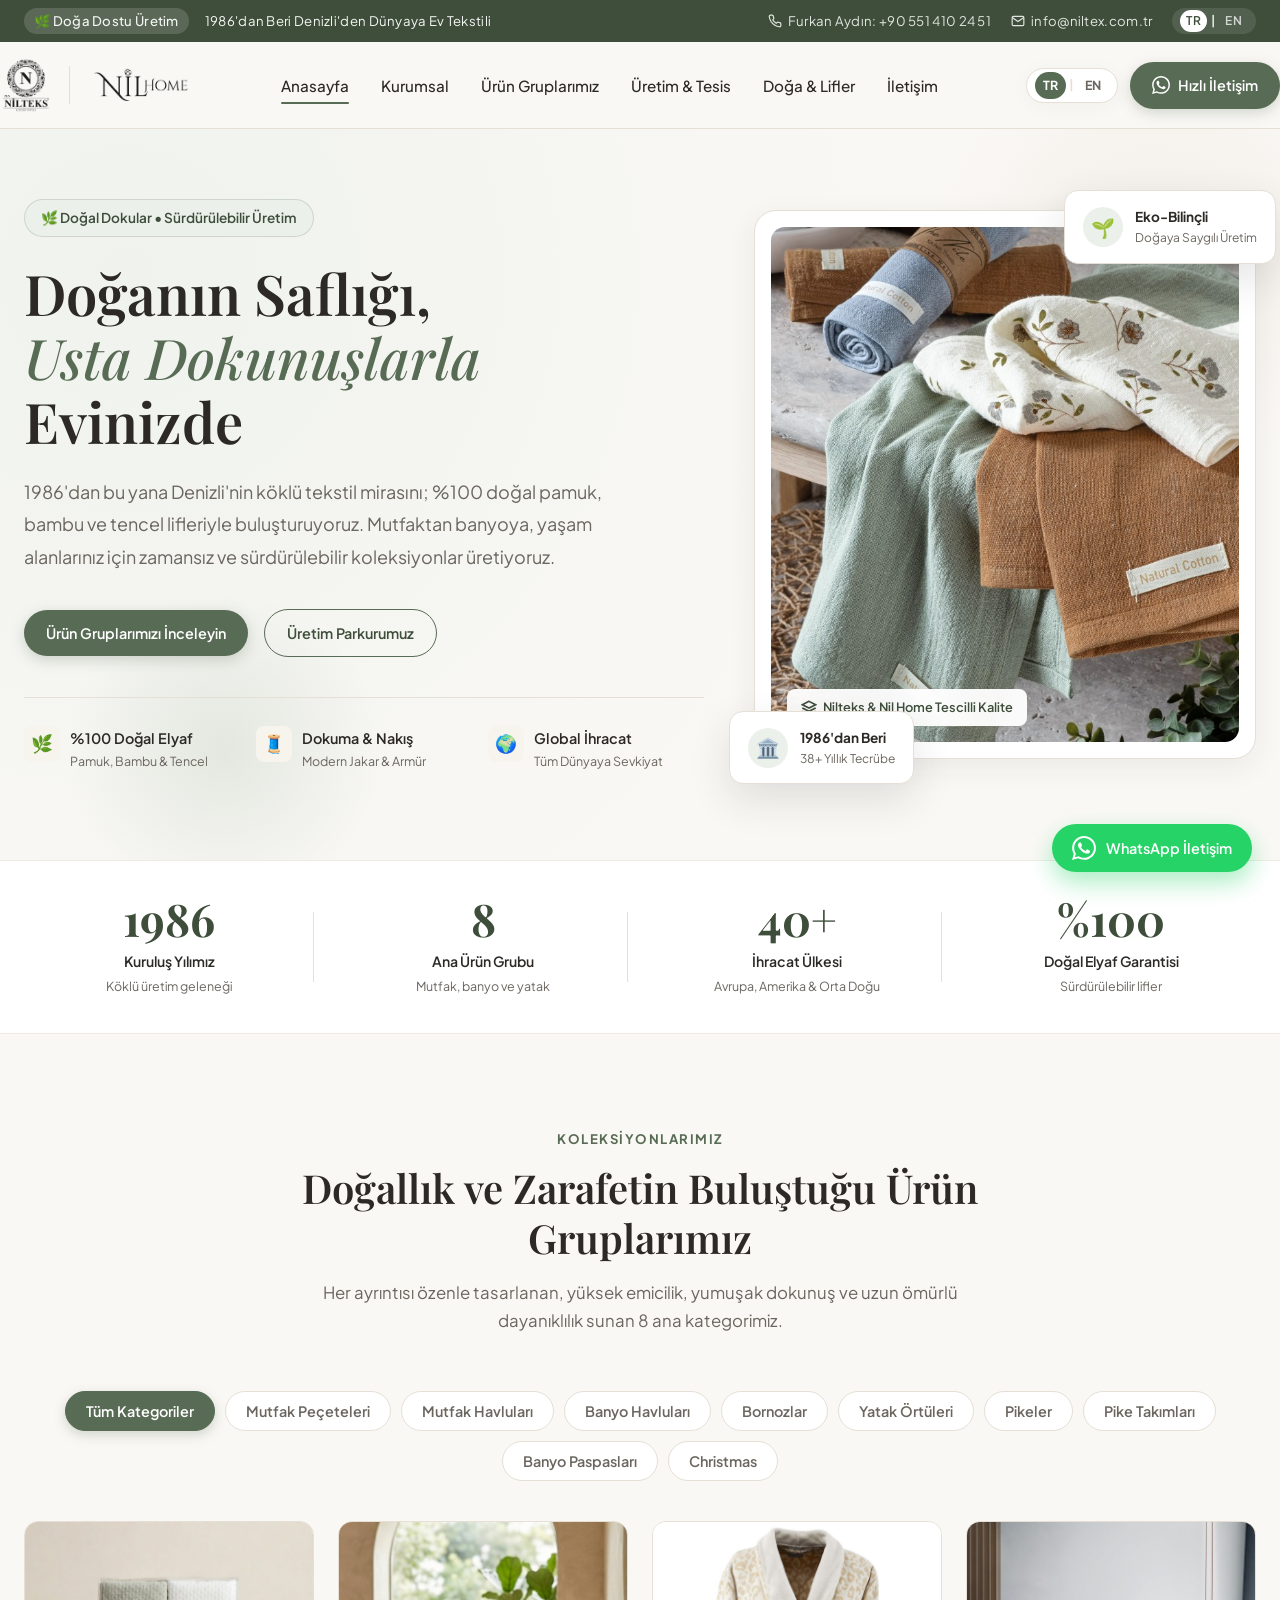
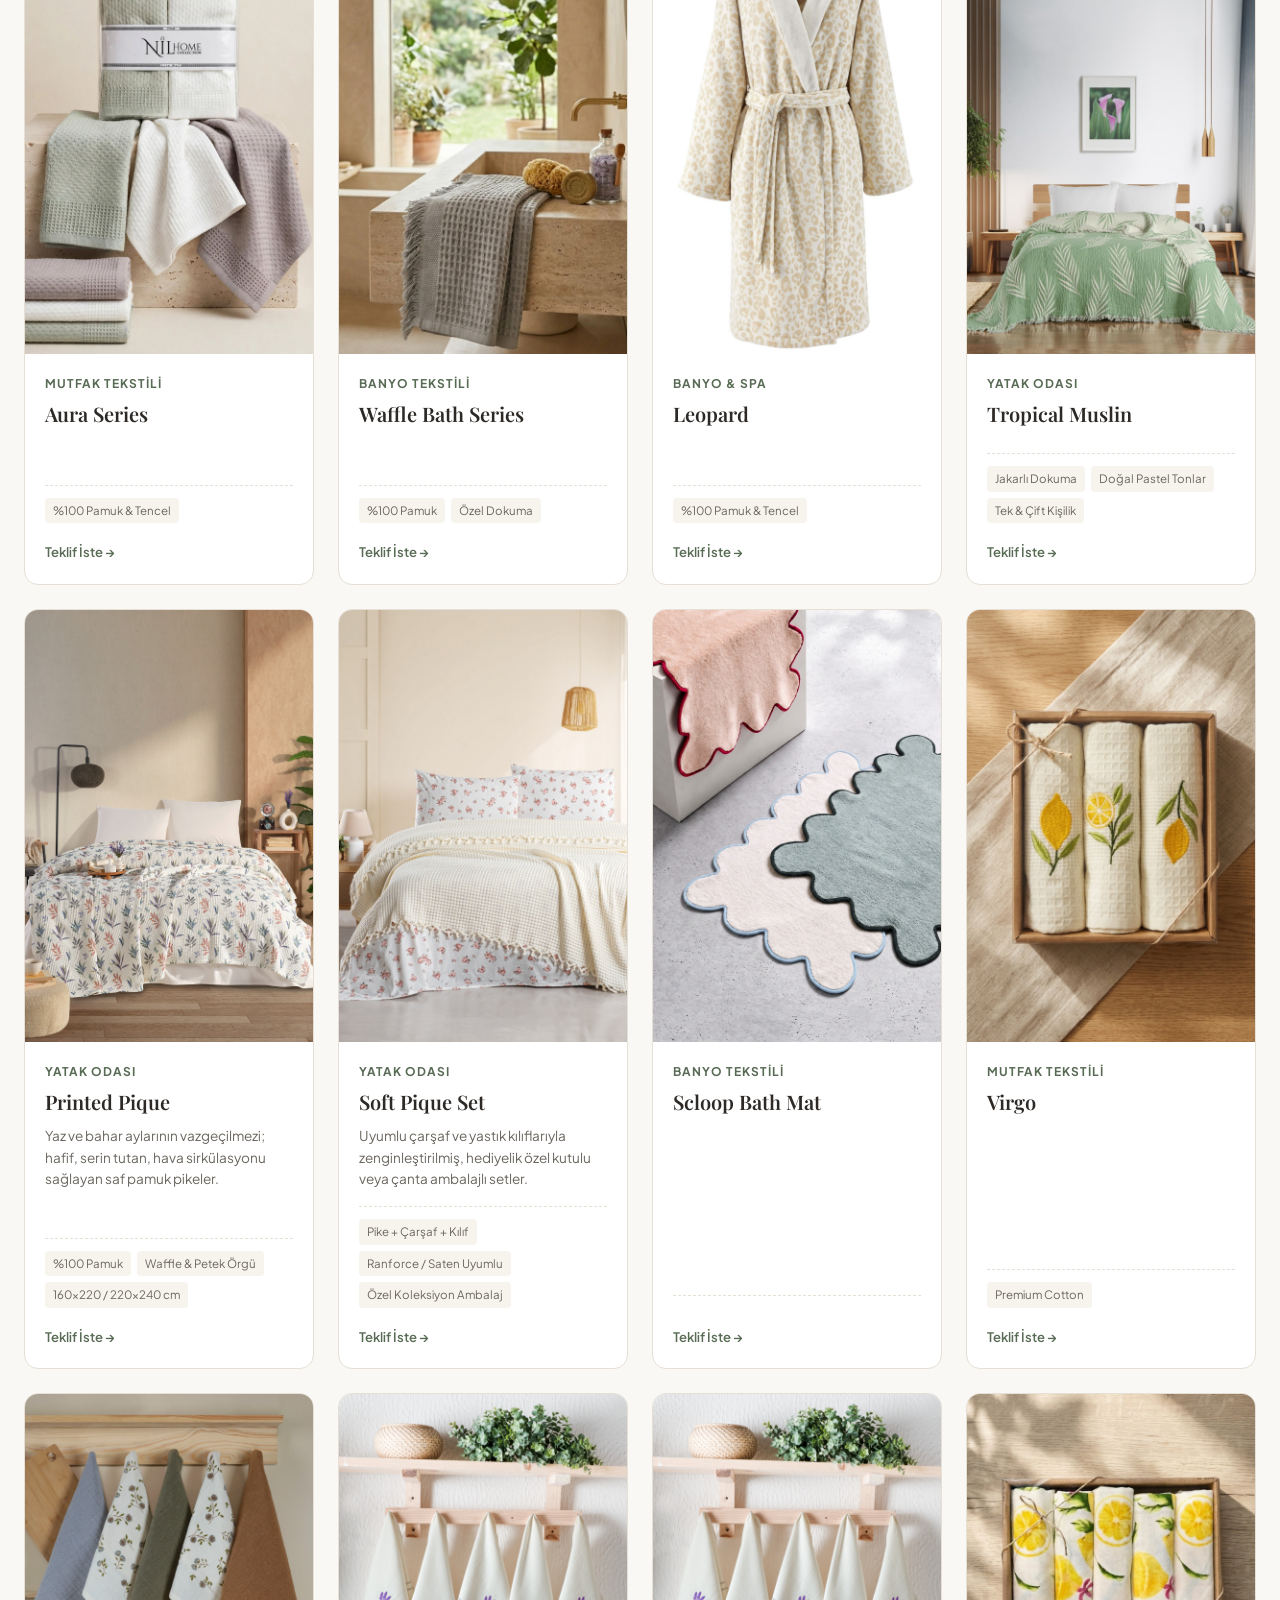
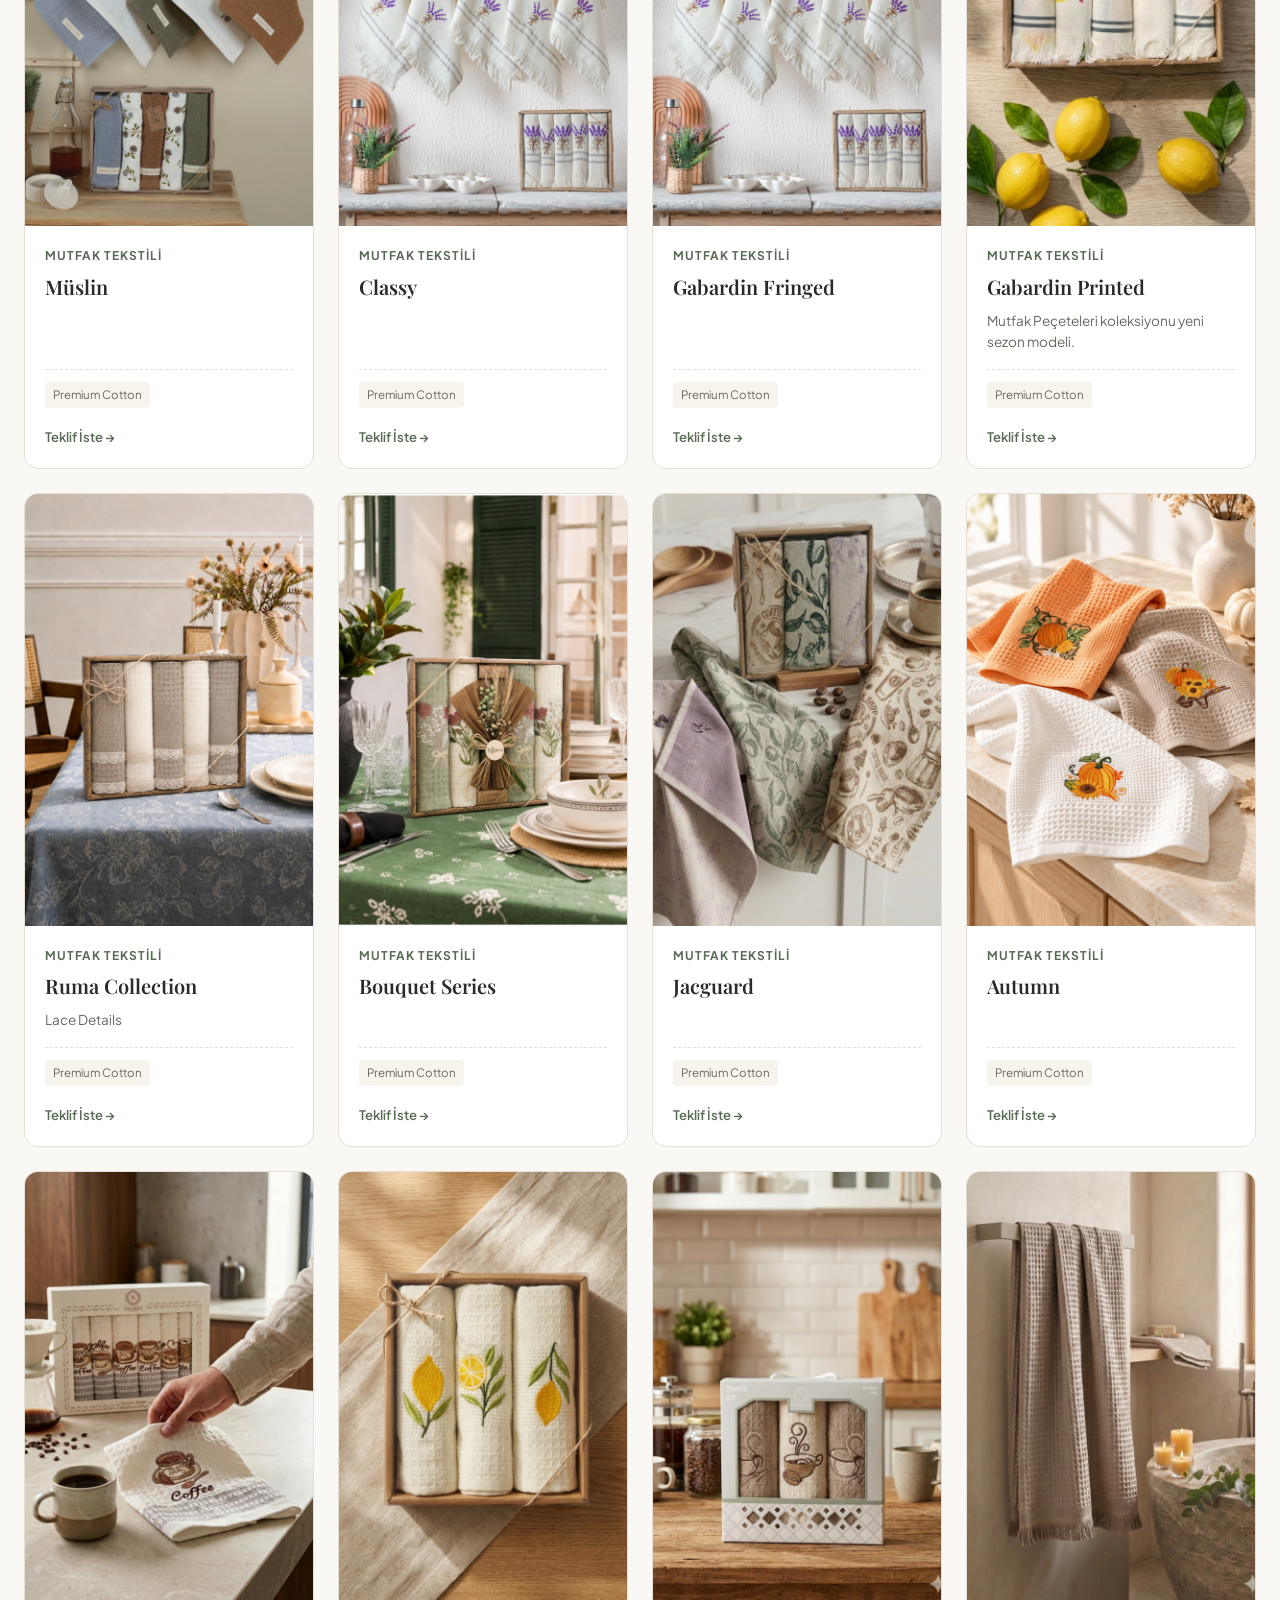
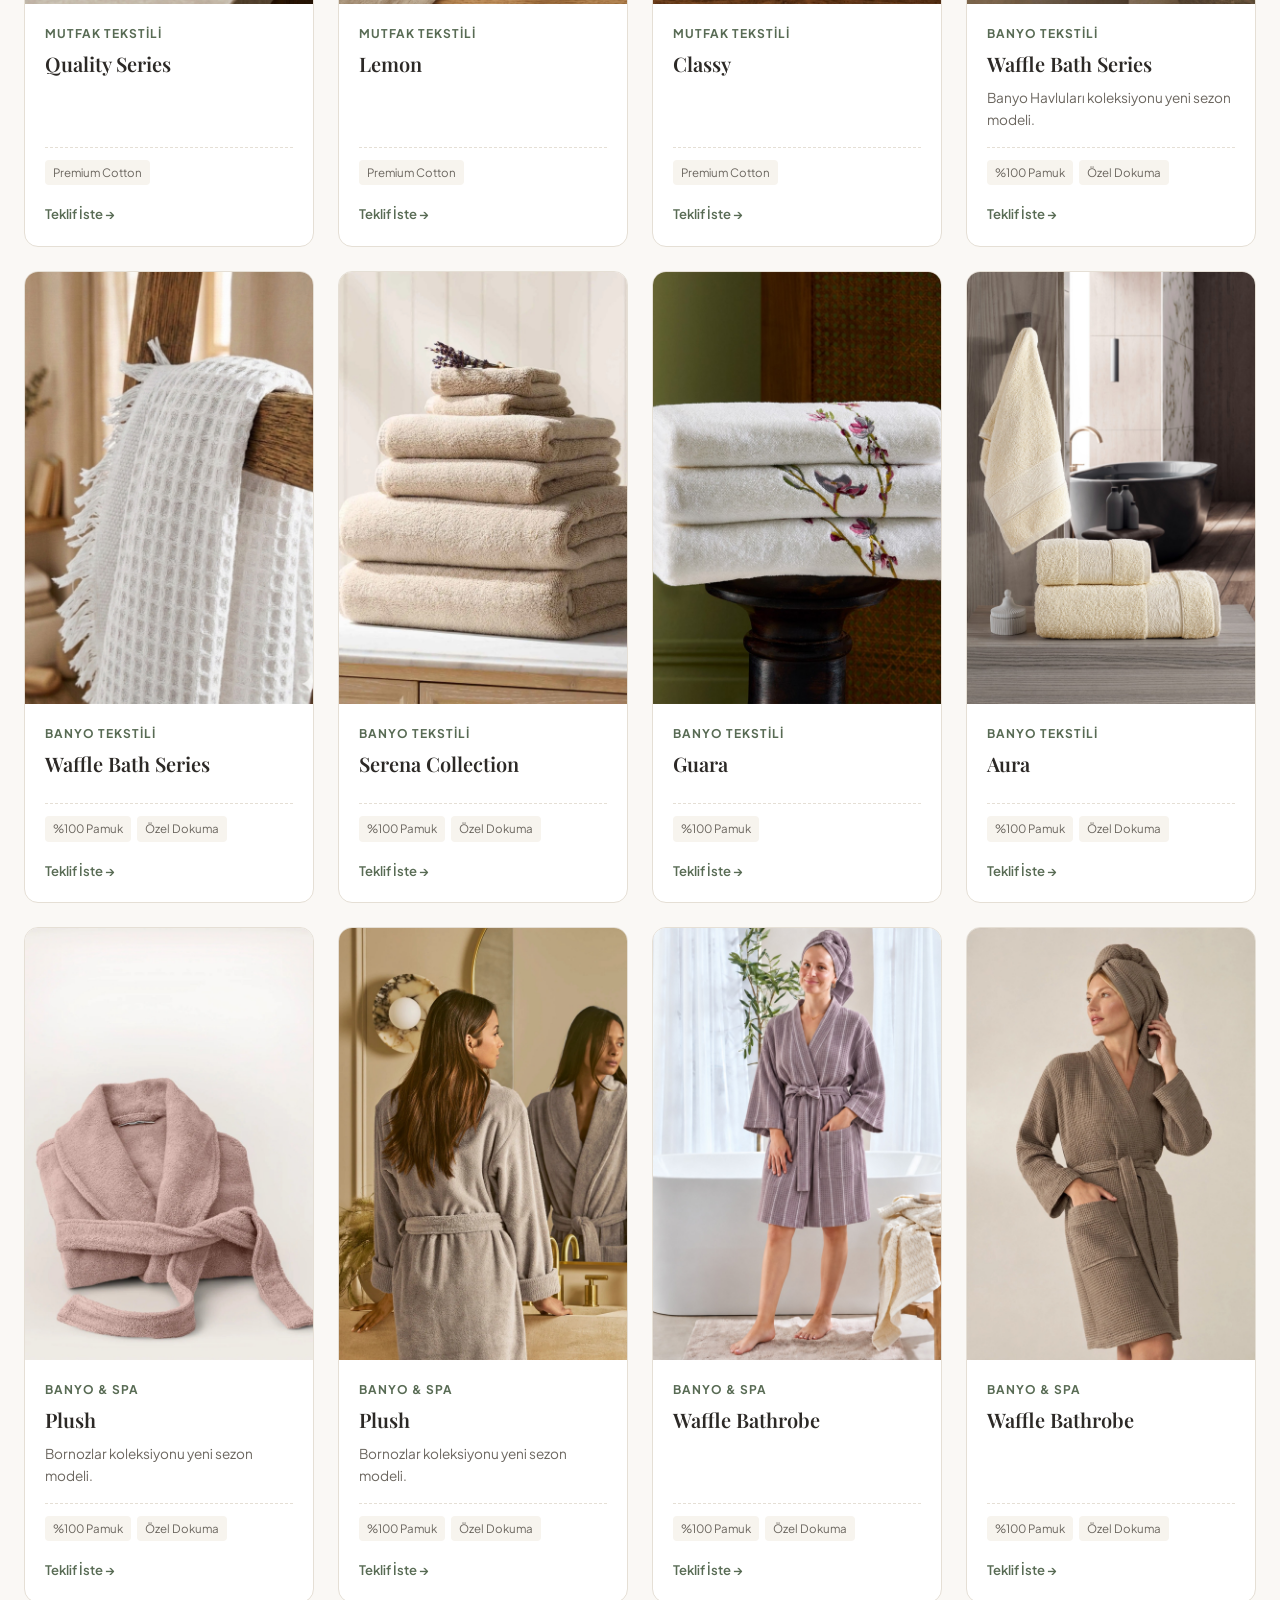
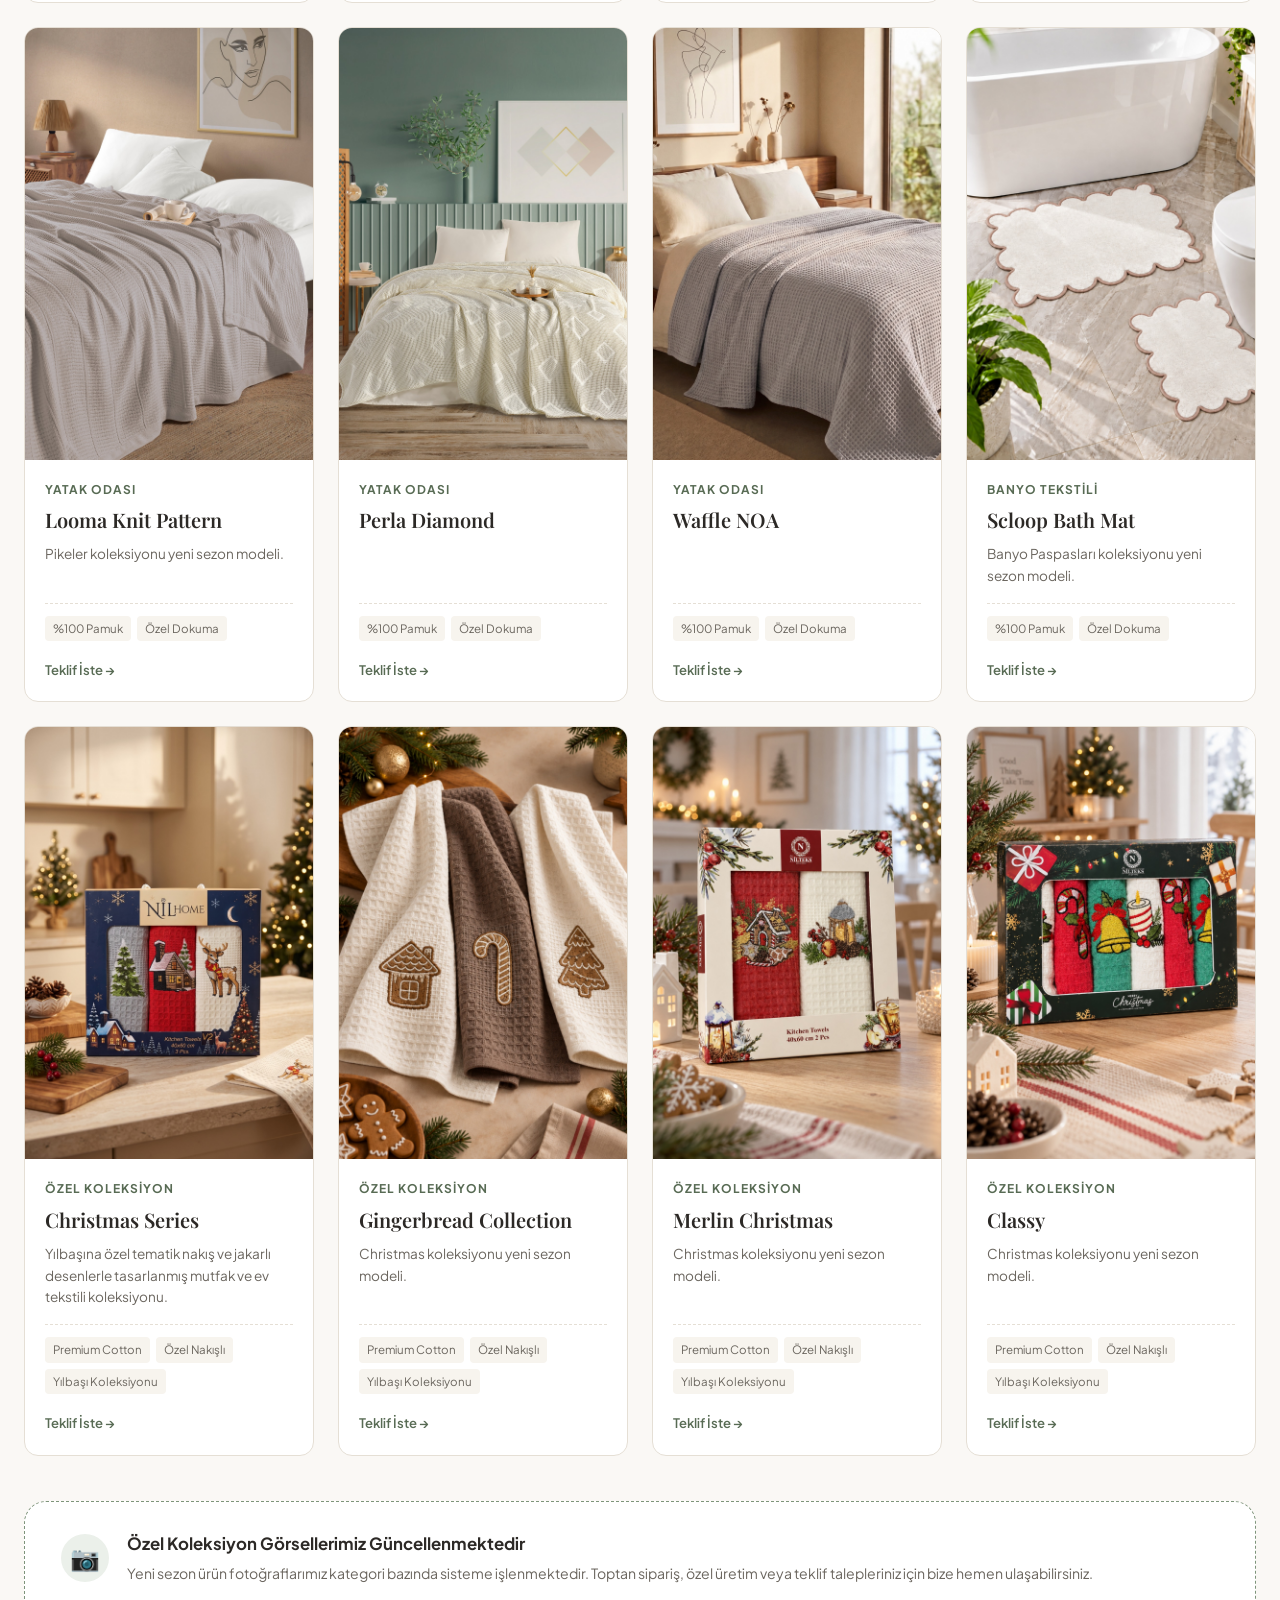
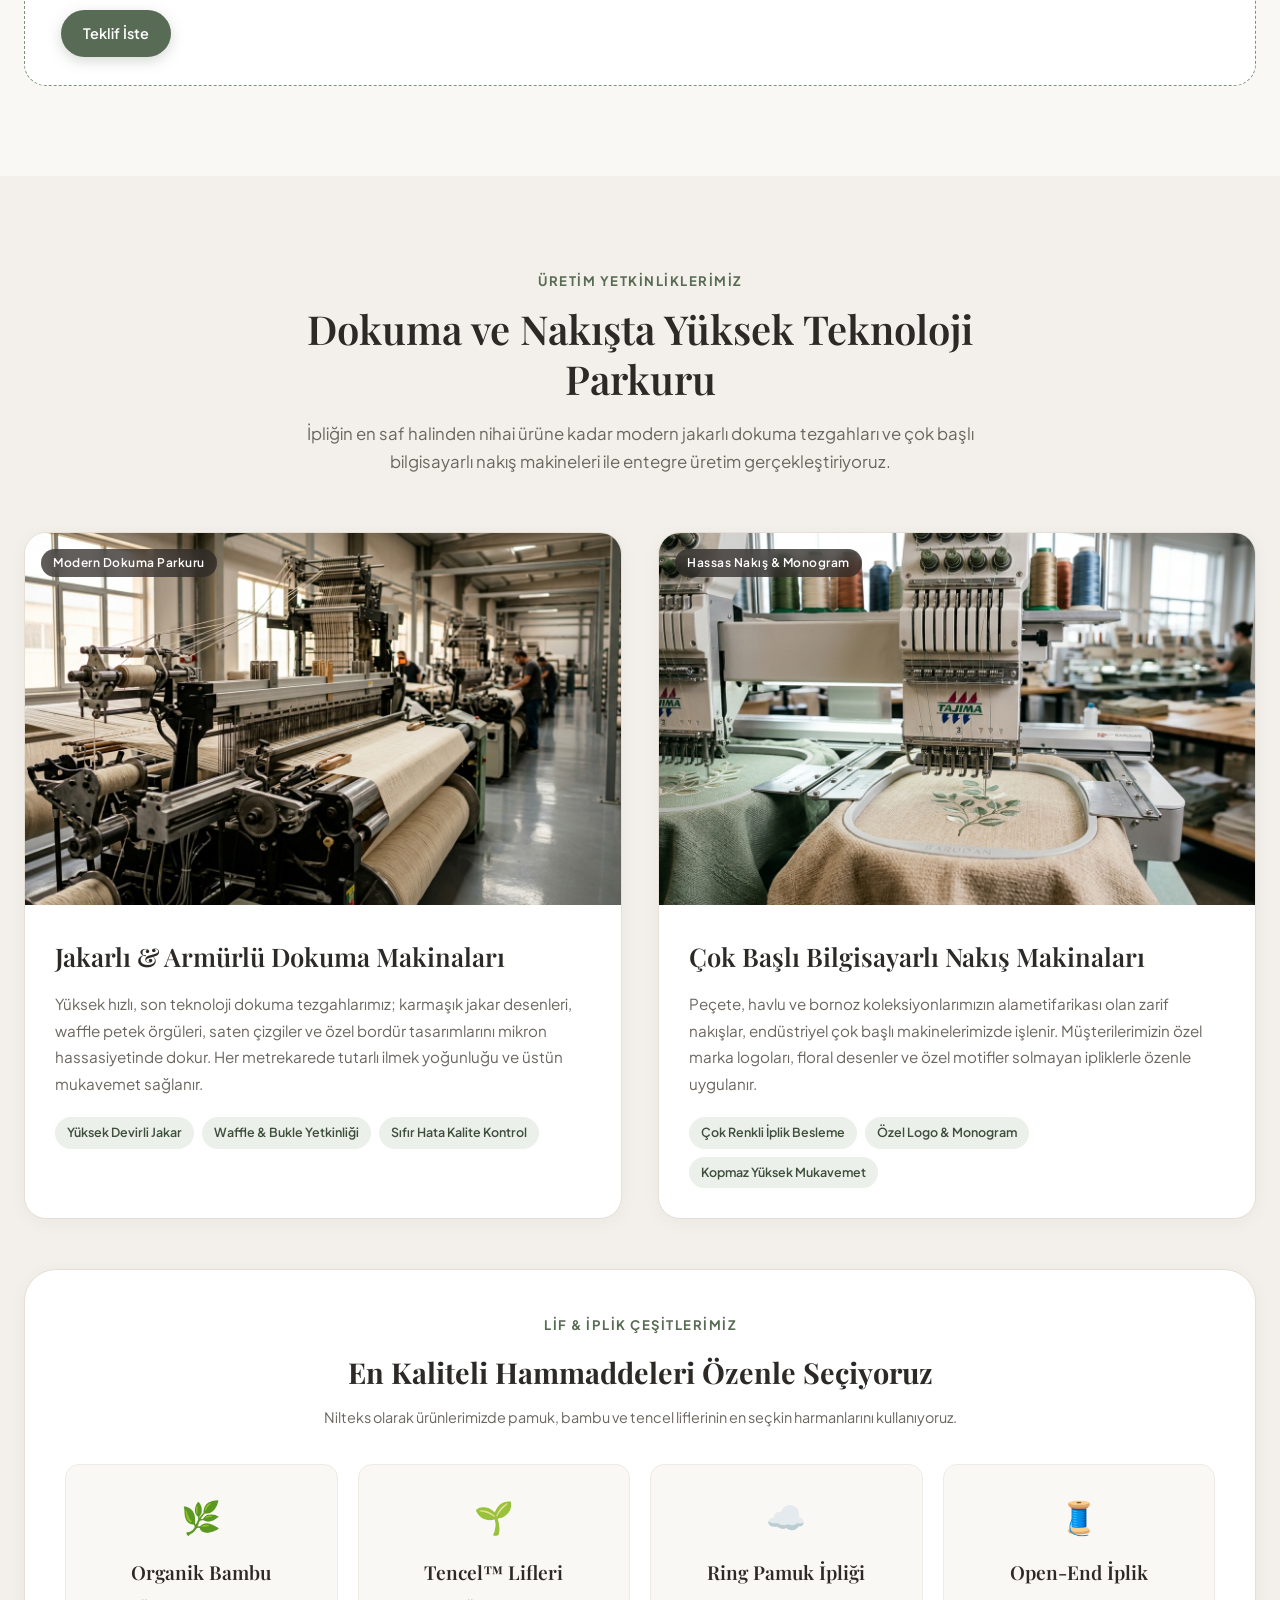
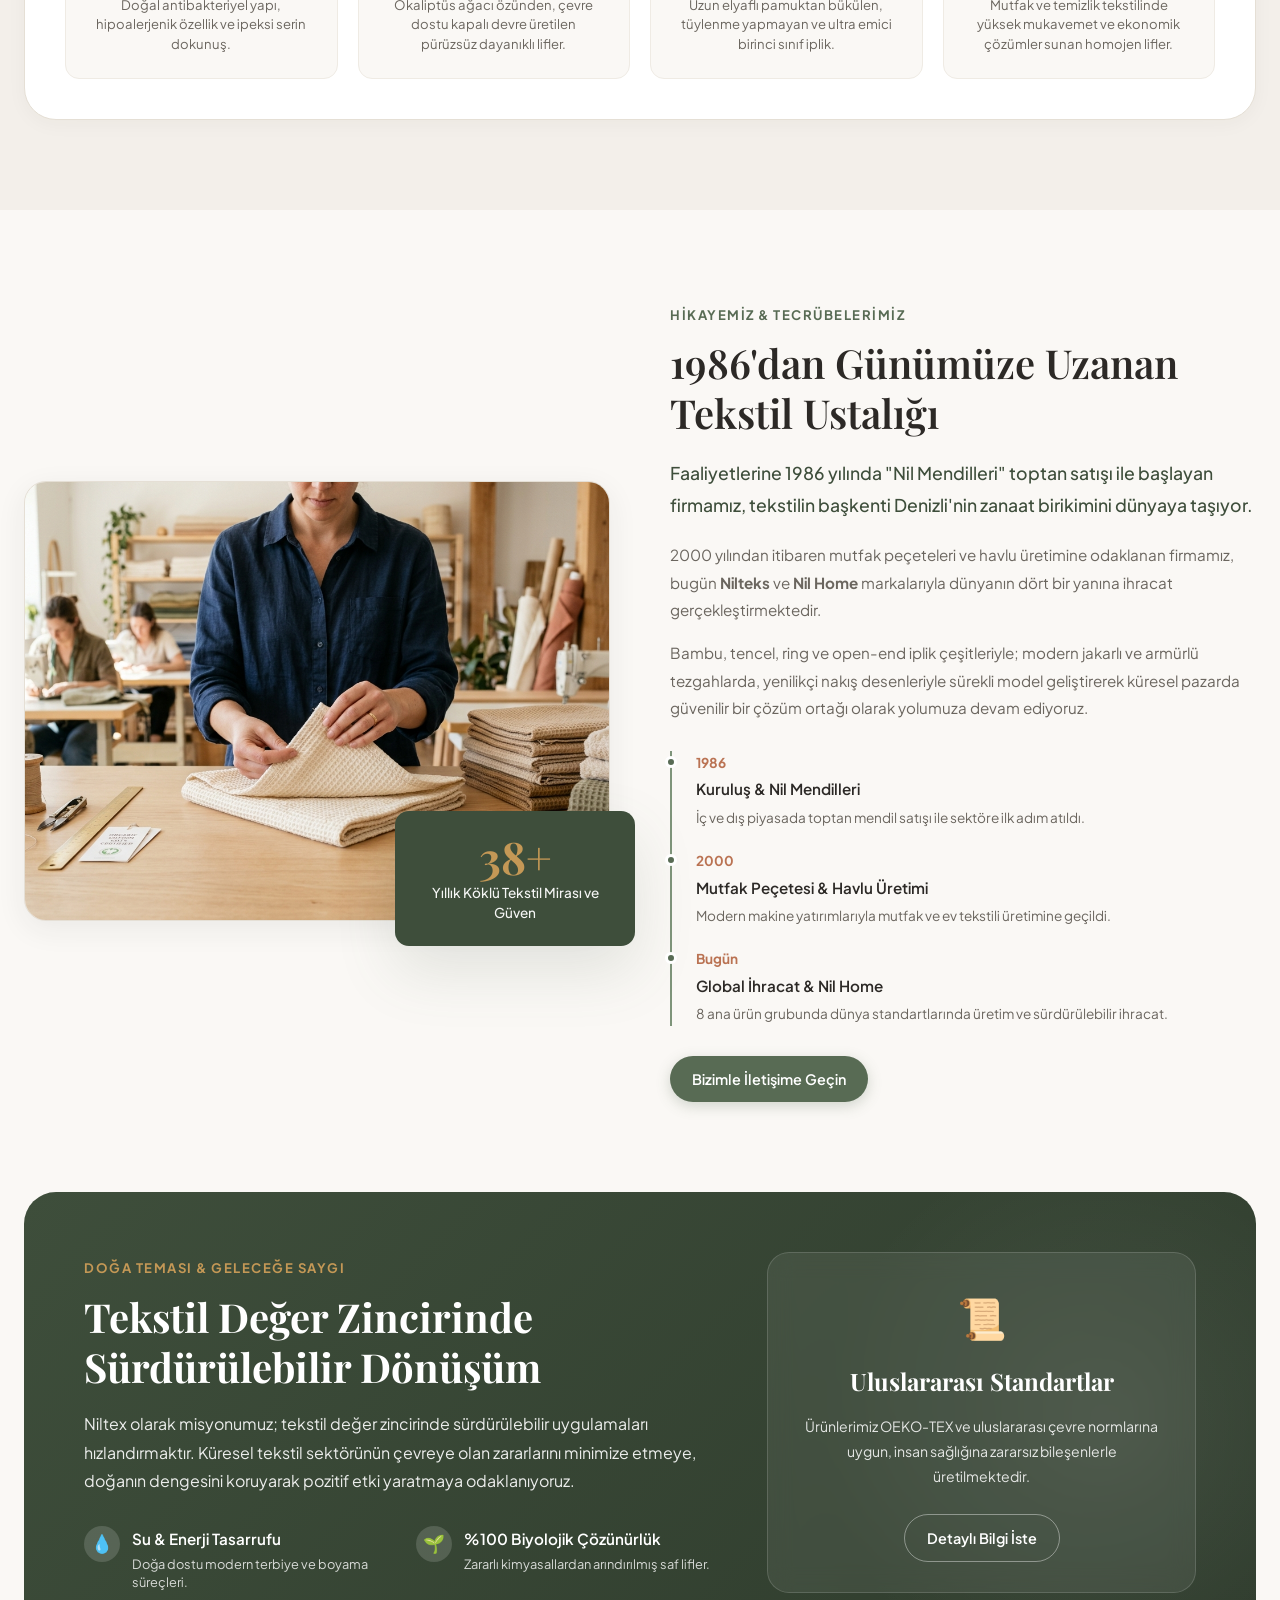
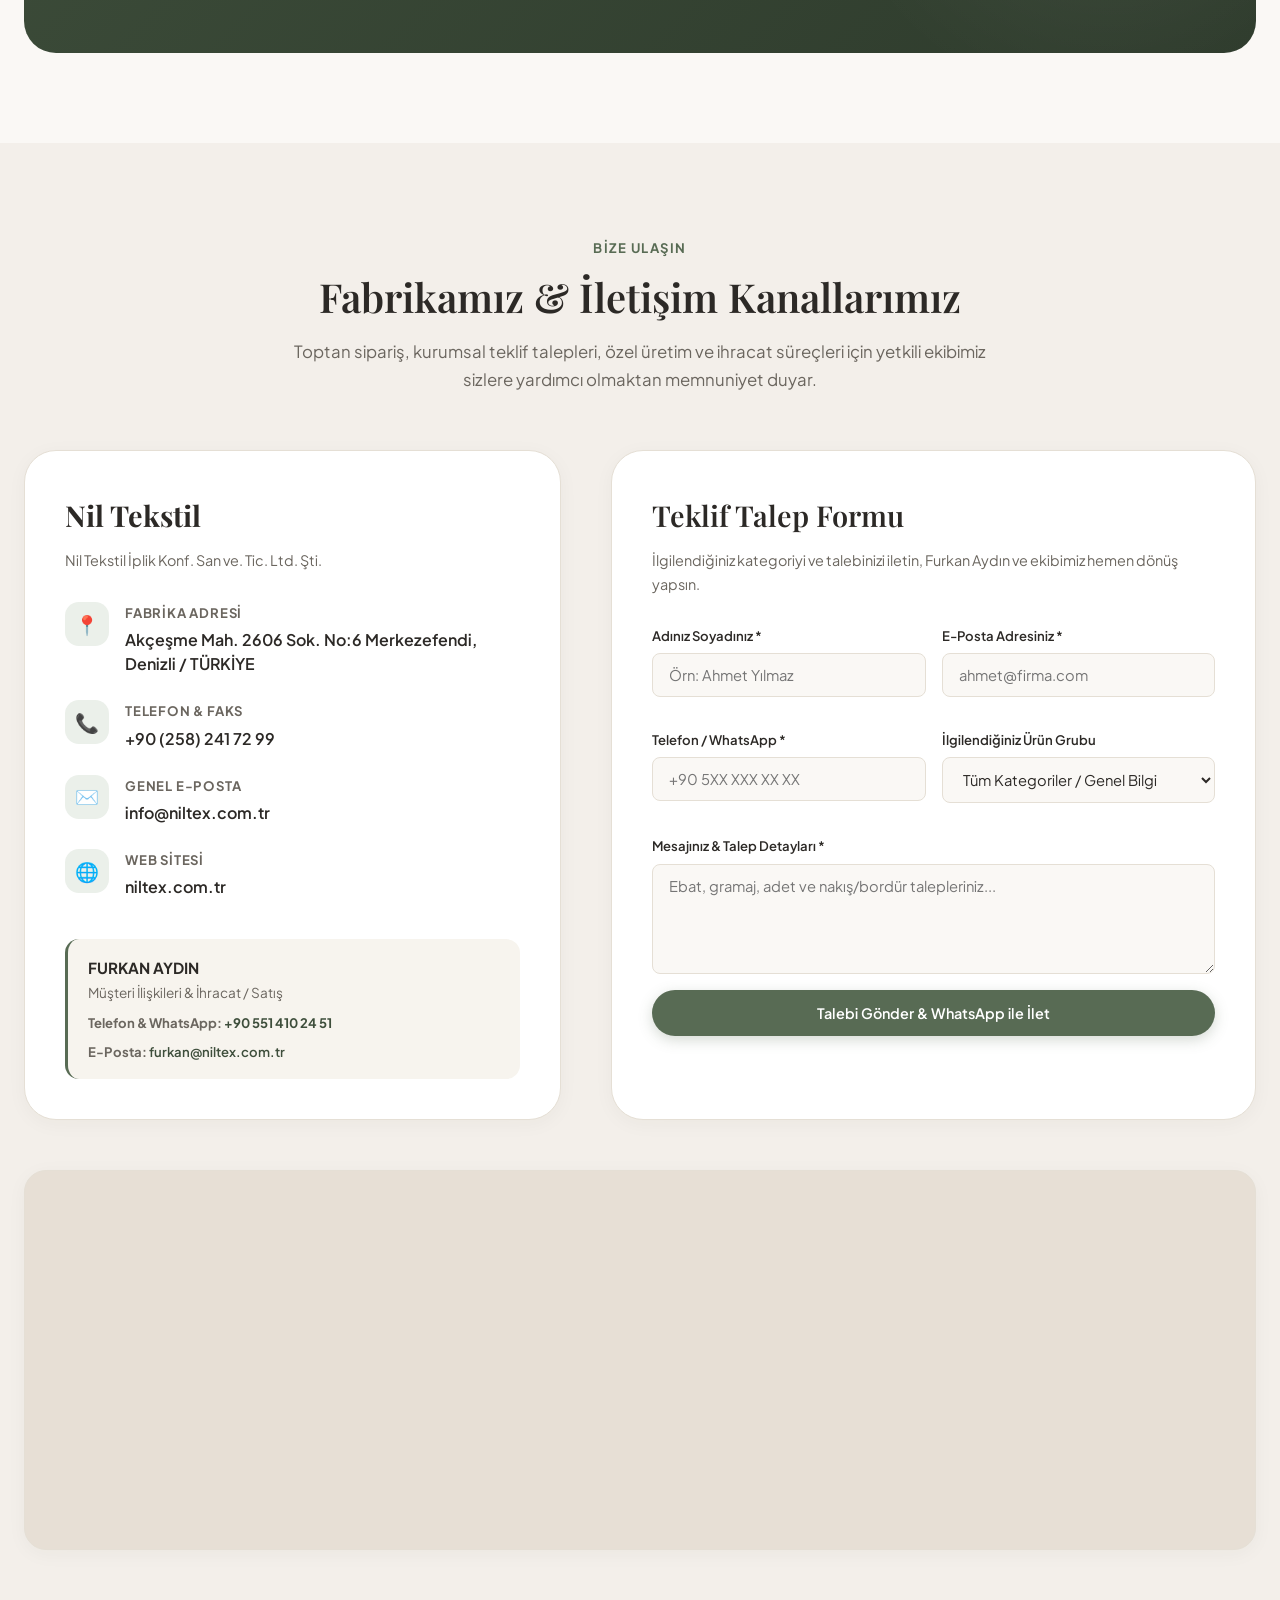
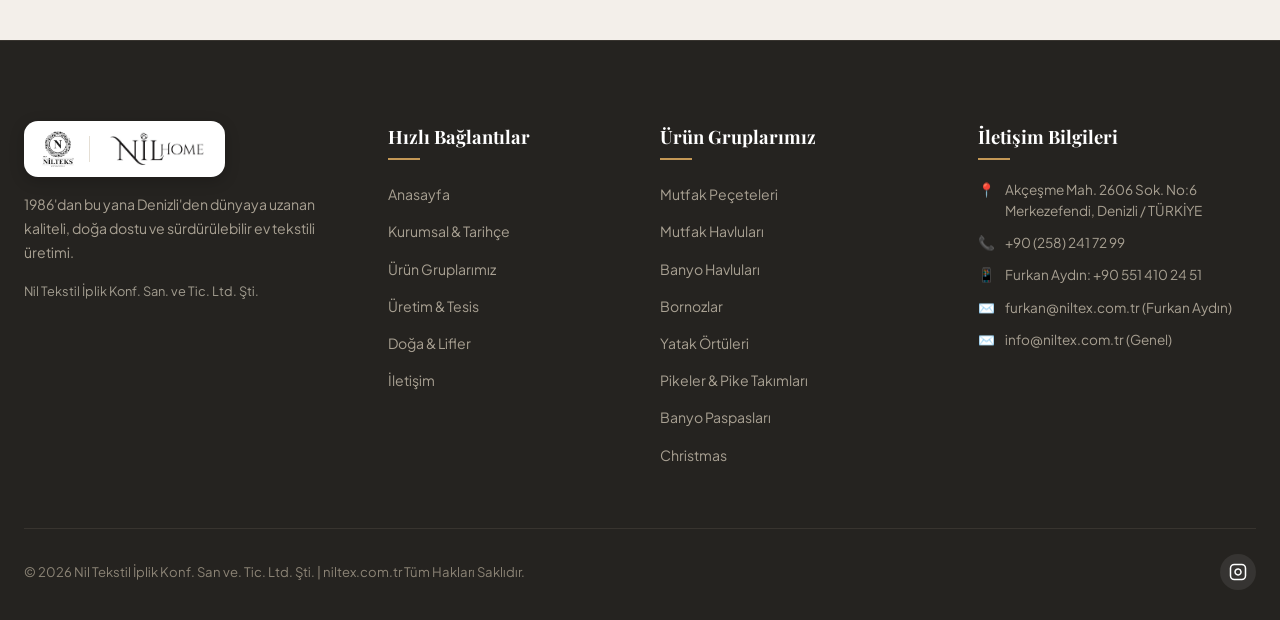
==== index.html @ 92e7c094 "Nilteks kurumsal web sitesi ve yonetim paneli ilk surum" ====
<!DOCTYPE html>
<html lang="tr">
<head>
  <meta charset="UTF-8">
  <meta name="viewport" content="width=device-width, initial-scale=1.0">
  <title>Nilteks & Nil Home | Sürdürülebilir Ev & Mutfak Tekstili Üretimi - Denizli</title>
  <meta name="description" content="1986'dan bu yana Denizli'de mutfak peçeteleri, mutfak ve banyo havluları, bornozlar, yatak örtüleri, pikeler ve banyo paspasları üretimi. Nilteks & Nil Home kalitesi ve doğa dostu üretim.">
  <meta name="keywords" content="nilteks, nil home, niltex, mutfak peçetesi, mutfak havlusu, banyo havlusu, bornoz, yatak örtüsü, pike, pike takımı, banyo paspası, denizli tekstil ihracat, toptan ev tekstili">
  
  <!-- Favicon -->
  <link rel="icon" type="image/jpeg" href="images/logo-nilteks.jpg">

  <!-- Google Fonts: Cormorant Garamond & Plus Jakarta Sans -->
  <link rel="preconnect" href="https://fonts.googleapis.com">
  <link rel="preconnect" href="https://fonts.gstatic.com" crossorigin>
  <link href="https://fonts.googleapis.com/css2?family=Playfair+Display:ital,wght@0,400;0,600;0,700;1,400;1,600&family=Plus+Jakarta+Sans:wght@300;400;500;600;700&display=swap" rel="stylesheet">

  <!-- CSS -->
  <link rel="stylesheet" href="css/style.css">
</head>
<body>

  <!-- ==========================================================================
       ÜST BİLGİ ŞERİDİ (TOP BAR)
       ========================================================================== -->
  <div class="top-bar">
    <div class="container top-bar-content">
      <div class="top-bar-left">
        <span class="top-bar-tag">🌿 Doğa Dostu Üretim</span>
        <span>1986'dan Beri Denizli'den Dünyaya Ev Tekstili</span>
      </div>
      <div class="top-bar-right">
        <a href="tel:+905514102451" class="top-bar-link">
          <svg width="14" height="14" viewBox="0 0 24 24" fill="none" stroke="currentColor" stroke-width="2"><path d="M22 16.92v3a2 2 0 0 1-2.18 2 19.79 19.79 0 0 1-8.63-3.07 19.5 19.5 0 0 1-6-6 19.79 19.79 0 0 1-3.07-8.67A2 2 0 0 1 4.11 2h3a2 2 0 0 1 2 1.72 12.84 12.84 0 0 0 .7 2.81 2 2 0 0 1-.45 2.11L8.09 9.91a16 16 0 0 0 6 6l1.27-1.27a2 2 0 0 1 2.11-.45 12.84 12.84 0 0 0 2.81.7A2 2 0 0 1 22 16.92z"></path></svg>
          Furkan Aydın: +90 551 410 24 51
        </a>
        <a href="mailto:info@niltex.com.tr" class="top-bar-link">
          <svg width="14" height="14" viewBox="0 0 24 24" fill="none" stroke="currentColor" stroke-width="2"><path d="M4 4h16c1.1 0 2 .9 2 2v12c0 1.1-.9 2-2 2H4c-1.1 0-2-.9-2-2V6c0-1.1.9-2 2-2z"></path><polyline points="22,6 12,13 2,6"></polyline></svg>
          info@niltex.com.tr
        </a>
        <div class="lang-switch">
          <span class="active">TR</span>
          <span>|</span>
          <a href="en.html">EN</a>
        </div>
      </div>
    </div>
  </div>

  <!-- ==========================================================================
       ANA NAVİGASYON & LOGOLAR
       ========================================================================== -->
  <header class="site-header" id="siteHeader">
    <div class="container header-inner">
      <!-- Marka Logoları (Nilteks & Nil Home) -->
      <a href="#anasayfa" class="brand-logos" title="Nilteks & Nil Home Anasayfa">
        <div class="brand-logo-item">
          <img src="images/logo-nilteks.jpg" alt="Nilteks Kitchen Towels Logo" class="logo-nilteks">
        </div>
        <div class="logo-divider"></div>
        <div class="brand-logo-item">
          <img src="images/logo-nilhome.jpg" alt="Nil Home Logo" class="logo-nilhome">
        </div>
      </a>

      <!-- Masaüstü Navigasyon -->
      <nav class="main-nav" id="mainNav">
        <a href="#anasayfa" class="nav-link active">Anasayfa</a>
        <a href="#hakkimizda" class="nav-link">Kurumsal</a>
        <a href="#kategoriler" class="nav-link">Ürün Gruplarımız</a>
        <a href="#uretim" class="nav-link">Üretim & Tesis</a>
        <a href="#surdurulebilirlik" class="nav-link">Doğa & Lifler</a>
        <a href="#iletisim" class="nav-link">İletişim</a>
        <a href="en.html" class="nav-link nav-lang-link" style="display: none;">🇬🇧 English Version</a>
      </nav>

      <!-- Hızlı Eylem Butonları -->
      <div class="header-actions">
        <div class="lang-switch-header">
          <span class="lang-btn active">TR</span>
          <span class="lang-sep">|</span>
          <a href="en.html" class="lang-btn">EN</a>
        </div>
        <a href="#iletisim" class="btn btn-secondary" style="display: none;">Katalog İste</a>
        <a href="https://wa.me/905514102451?text=Merhaba%20Nilteks,%20ürünleriniz%20ve%20üretim%20kapasiteniz%20hakkında%20bilgi%20almak%20istiyorum." target="_blank" class="btn btn-primary">
          <svg width="18" height="18" viewBox="0 0 24 24" fill="currentColor"><path d="M.057 24l1.687-6.163c-1.041-1.804-1.588-3.849-1.587-5.946.003-6.556 5.338-11.891 11.893-11.891 3.181.001 6.167 1.24 8.413 3.488 2.245 2.248 3.481 5.236 3.48 8.414-.003 6.557-5.338 11.892-11.893 11.892-1.99-.001-3.951-.5-5.688-1.448l-6.305 1.654zm6.597-3.807c1.676.995 3.276 1.591 5.392 1.592 5.448 0 9.886-4.434 9.889-9.885.002-5.462-4.415-9.89-9.881-9.892-5.452 0-9.887 4.434-9.889 9.884-.001 2.225.651 3.891 1.746 5.634l-.999 3.648 3.742-.981zm11.387-5.464c-.074-.124-.272-.198-.57-.347-.297-.149-1.758-.868-2.031-.967-.272-.099-.47-.149-.669.149-.198.297-.768.967-.941 1.165-.173.198-.347.223-.644.074-.297-.149-1.255-.462-2.39-1.475-.883-.788-1.48-1.761-1.653-2.059-.173-.297-.018-.458.13-.606.134-.133.297-.347.446-.521.151-.172.2-.296.3-.495.099-.198.05-.372-.025-.521-.075-.148-.669-1.611-.916-2.206-.242-.579-.487-.501-.669-.51l-.57-.01c-.198 0-.52.074-.792.372s-1.04 1.016-1.04 2.479 1.065 2.876 1.213 3.074c.149.198 2.095 3.2 5.076 4.487.709.306 1.263.489 1.694.626.712.226 1.36.194 1.872.118.571-.085 1.758-.719 2.006-1.413.248-.695.248-1.29.173-1.414z"/></svg>
          Hızlı İletişim
        </a>
        <button class="mobile-toggle" id="mobileToggle" aria-label="Menüyü Aç">
          <span></span>
          <span></span>
          <span></span>
        </button>
      </div>
    </div>
  </header>

  <!-- ==========================================================================
       HERO BÖLÜMÜ - DOĞA & ZARAFET
       ========================================================================== -->
  <section class="hero" id="anasayfa">
    <div class="hero-shape-1"></div>
    <div class="hero-shape-2"></div>
    <div class="container hero-grid">
      <div class="hero-text">
        <div class="hero-badge">
          🌿 Doğal Dokular • Sürdürülebilir Üretim
        </div>
        <h1 class="hero-title">
          Doğanın Saflığı, <br>
          <span class="highlight">Usta Dokunuşlarla</span> Evinizde
        </h1>
        <p class="hero-desc">
          1986'dan bu yana Denizli'nin köklü tekstil mirasını; %100 doğal pamuk, bambu ve tencel lifleriyle buluşturuyoruz. Mutfaktan banyoya, yaşam alanlarınız için zamansız ve sürdürülebilir koleksiyonlar üretiyoruz.
        </p>
        <div class="hero-cta-group">
          <a href="#kategoriler" class="btn btn-primary">Ürün Gruplarımızı İnceleyin</a>
          <a href="#uretim" class="btn btn-secondary">Üretim Parkurumuz</a>
        </div>
        
        <div class="hero-features">
          <div class="hero-feature-item">
            <div class="hero-feature-icon">🌿</div>
            <div class="hero-feature-text">
              <h4>%100 Doğal Elyaf</h4>
              <p>Pamuk, Bambu & Tencel</p>
            </div>
          </div>
          <div class="hero-feature-item">
            <div class="hero-feature-icon">🧵</div>
            <div class="hero-feature-text">
              <h4>Dokuma & Nakış</h4>
              <p>Modern Jakar & Armür</p>
            </div>
          </div>
          <div class="hero-feature-item">
            <div class="hero-feature-icon">🌍</div>
            <div class="hero-feature-text">
              <h4>Global İhracat</h4>
              <p>Tüm Dünyaya Sevkiyat</p>
            </div>
          </div>
        </div>
      </div>

      <!-- Hero Görsel Kompozisyonu -->
      <div class="hero-visual">
        <div class="hero-float-card hero-float-1">
          <div class="float-icon">🌱</div>
          <div class="float-content">
            <h5>Eko-Bilinçli</h5>
            <p>Doğaya Saygılı Üretim</p>
          </div>
        </div>

        <div class="hero-card-main">
          <div class="hero-image-wrapper">
            <img src="images/hero-nilteks.jpg" alt="Nilteks Doğal Pamuk Mutfak Havluları Koleksiyonu" id="heroImage" onerror="this.src='images/logo-nilhome.jpg'">
            <div class="hero-badge-overlay">
              <svg width="16" height="16" viewBox="0 0 24 24" fill="none" stroke="currentColor" stroke-width="2.5"><path d="M12 2L2 7l10 5 10-5-10-5zM2 17l10 5 10-5M2 12l10 5 10-5"></path></svg>
              <span>Nilteks & Nil Home Tescilli Kalite</span>
            </div>
          </div>
        </div>

        <div class="hero-float-card hero-float-2">
          <div class="float-icon">🏛️</div>
          <div class="float-content">
            <h5>1986'dan Beri</h5>
            <p>38+ Yıllık Tecrübe</p>
          </div>
        </div>
      </div>
    </div>
  </section>

  <!-- ==========================================================================
       İSTATİSTİK & GÜVEN BANDI
       ========================================================================== -->
  <section class="stats-band">
    <div class="container stats-grid">
      <div class="stat-item">
        <div class="stat-number">1986</div>
        <div class="stat-label">Kuruluş Yılımız</div>
        <div class="stat-sub">Köklü üretim geleneği</div>
      </div>
      <div class="stat-item">
        <div class="stat-number">8</div>
        <div class="stat-label">Ana Ürün Grubu</div>
        <div class="stat-sub">Mutfak, banyo ve yatak</div>
      </div>
      <div class="stat-item">
        <div class="stat-number">40+</div>
        <div class="stat-label">İhracat Ülkesi</div>
        <div class="stat-sub">Avrupa, Amerika & Orta Doğu</div>
      </div>
      <div class="stat-item">
        <div class="stat-number">%100</div>
        <div class="stat-label">Doğal Elyaf Garantisi</div>
        <div class="stat-sub">Sürdürülebilir lifler</div>
      </div>
    </div>
  </section>

  <!-- ==========================================================================
       ÜRÜN GRUPLARIMIZ (8 KATEGORİ)
       ========================================================================== -->
  <section class="section" id="kategoriler">
    <div class="container">
      <div class="section-header">
        <span class="section-tag">Koleksiyonlarımız</span>
        <h2 class="section-title">Doğallık ve Zarafetin Buluştuğu Ürün Gruplarımız</h2>
        <p class="section-subtitle">
          Her ayrıntısı özenle tasarlanan, yüksek emicilik, yumuşak dokunuş ve uzun ömürlü dayanıklılık sunan 8 ana kategorimiz.
        </p>
      </div>

      <!-- Kategori Filtre Butonları -->
      <div class="category-filter-nav">
        <button class="filter-btn active" data-filter="all">Tüm Kategoriler</button>
        <button class="filter-btn" data-filter="mutfak-peceteleri">Mutfak Peçeteleri</button>
        <button class="filter-btn" data-filter="mutfak-havlulari">Mutfak Havluları</button>
        <button class="filter-btn" data-filter="banyo-havlulari">Banyo Havluları</button>
        <button class="filter-btn" data-filter="bornozlar">Bornozlar</button>
        <button class="filter-btn" data-filter="yatak-ortuleri">Yatak Örtüleri</button>
        <button class="filter-btn" data-filter="pikeler">Pikeler</button>
        <button class="filter-btn" data-filter="pike-takimlari">Pike Takımları</button>
        <button class="filter-btn" data-filter="banyo-paspaslari">Banyo Paspasları</button>
        <button class="filter-btn" data-filter="christmas">Christmas</button>
      </div>

      <!-- 8 Ürün Kategorisi Grid Kartları -->
      <div class="categories-grid" id="productGrid">

        <!-- 1. Mutfak Peçeteleri -->
        <div class="product-card" data-category="mutfak-peceteleri">
          <div class="product-card-image">
            <div class="placeholder-visual">
              <div class="placeholder-pattern"></div>
              <div class="placeholder-icon">🍽️</div>
              <span class="placeholder-badge">Yeni Koleksiyon</span>
              <p class="placeholder-hint">Görseller hazırlanıyor</p>
            </div>
          </div>
          <div class="product-card-body">
            <span class="product-card-category">Mutfak Tekstili</span>
            <h3 class="product-card-title">Mutfak Peçeteleri</h3>
            <p class="product-card-desc">
              Yemek masalarına şıklık katan, armürlü ve nakışlı, leke tutmayan ve yüksek emici pamuklu peçeteler.
            </p>
            <div class="product-specs">
              <span class="spec-pill">%100 Pamuk / Keten</span>
              <span class="spec-pill">Armürlü & Nakışlı</span>
              <span class="spec-pill">40x40 / 45x45 cm</span>
            </div>
            <div class="product-card-action">
              <a href="#" class="card-btn-inquire" data-category-name="Mutfak Peçeteleri">
                Teklif İste &rarr;
              </a>
            </div>
          </div>
        </div>

        <!-- 2. Mutfak Havluları -->
        <div class="product-card" data-category="mutfak-havlulari">
          <div class="product-card-image">
            <div class="placeholder-visual">
              <div class="placeholder-pattern"></div>
              <div class="placeholder-icon">☕</div>
              <span class="placeholder-badge">Yeni Koleksiyon</span>
              <p class="placeholder-hint">Görseller hazırlanıyor</p>
            </div>
          </div>
          <div class="product-card-body">
            <span class="product-card-category">Mutfak Tekstili</span>
            <h3 class="product-card-title">Mutfak Havluları</h3>
            <p class="product-card-desc">
              Nilteks'in 2000'den bu yana uzmanlaştığı, waffle petek ve bukle dokumalı, tüylenmeyen kurulama havluları.
            </p>
            <div class="product-specs">
              <span class="spec-pill">Ring & Open-end</span>
              <span class="spec-pill">Waffle & Jakarlı Bordür</span>
              <span class="spec-pill">30x50 / 40x60 / 50x70 cm</span>
            </div>
            <div class="product-card-action">
              <a href="#" class="card-btn-inquire" data-category-name="Mutfak Havluları">
                Teklif İste &rarr;
              </a>
            </div>
          </div>
        </div>

        <!-- 3. Banyo Havluları -->
        <div class="product-card" data-category="banyo-havlulari">
          <div class="product-card-image">
            <div class="placeholder-visual">
              <div class="placeholder-pattern"></div>
              <div class="placeholder-icon">🛁</div>
              <span class="placeholder-badge">Yeni Koleksiyon</span>
              <p class="placeholder-hint">Görseller hazırlanıyor</p>
            </div>
          </div>
          <div class="product-card-body">
            <span class="product-card-category">Banyo Tekstili</span>
            <h3 class="product-card-title">Banyo Havluları</h3>
            <p class="product-card-desc">
              Denizli'nin meşhur havlu dokuma kalitesi; ekstra dolgun ilmek yapısı, ultra emicilik ve ipeksi yumuşaklık.
            </p>
            <div class="product-specs">
              <span class="spec-pill">Bambu / Organik Pamuk</span>
              <span class="spec-pill">450 - 650 gr/m²</span>
              <span class="spec-pill">70x140 / 100x150 cm</span>
            </div>
            <div class="product-card-action">
              <a href="#" class="card-btn-inquire" data-category-name="Banyo Havluları">
                Teklif İste &rarr;
              </a>
            </div>
          </div>
        </div>

        <!-- 4. Bornozlar -->
        <div class="product-card" data-category="bornozlar">
          <div class="product-card-image">
            <div class="placeholder-visual">
              <div class="placeholder-pattern"></div>
              <div class="placeholder-icon">👘</div>
              <span class="placeholder-badge">Yeni Koleksiyon</span>
              <p class="placeholder-hint">Görseller hazırlanıyor</p>
            </div>
          </div>
          <div class="product-card-body">
            <span class="product-card-category">Banyo & Spa</span>
            <h3 class="product-card-title">Bornozlar</h3>
            <p class="product-card-desc">
              Şal yaka, kapüşonlu ve kimono kesim modeller. Nefes alan hafif iç yüzey ve lüks dış kadife/waffle dokular.
            </p>
            <div class="product-specs">
              <span class="spec-pill">%100 Pamuk & Tencel</span>
              <span class="spec-pill">S, M, L, XL, XXL</span>
              <span class="spec-pill">Özel Nakış Seçeneği</span>
            </div>
            <div class="product-card-action">
              <a href="#" class="card-btn-inquire" data-category-name="Bornozlar">
                Teklif İste &rarr;
              </a>
            </div>
          </div>
        </div>

        <!-- 5. Yatak Örtüleri -->
        <div class="product-card" data-category="yatak-ortuleri">
          <div class="product-card-image">
            <div class="placeholder-visual">
              <div class="placeholder-pattern"></div>
              <div class="placeholder-icon">🛏️</div>
              <span class="placeholder-badge">Yeni Koleksiyon</span>
              <p class="placeholder-hint">Görseller hazırlanıyor</p>
            </div>
          </div>
          <div class="product-card-body">
            <span class="product-card-category">Yatak Odası</span>
            <h3 class="product-card-title">Yatak Örtüleri</h3>
            <p class="product-card-desc">
              Nil Home zarafetiyle tasarlanmış jakarlı, kapitone ve doğal kabartma desenli dökümlü örtüler.
            </p>
            <div class="product-specs">
              <span class="spec-pill">Jakarlı Dokuma</span>
              <span class="spec-pill">Doğal Pastel Tonlar</span>
              <span class="spec-pill">Tek & Çift Kişilik</span>
            </div>
            <div class="product-card-action">
              <a href="#" class="card-btn-inquire" data-category-name="Yatak Örtüleri">
                Teklif İste &rarr;
              </a>
            </div>
          </div>
        </div>

        <!-- 6. Pikeler -->
        <div class="product-card" data-category="pikeler">
          <div class="product-card-image">
            <div class="placeholder-visual">
              <div class="placeholder-pattern"></div>
              <div class="placeholder-icon">🌿</div>
              <span class="placeholder-badge">Yeni Koleksiyon</span>
              <p class="placeholder-hint">Görseller hazırlanıyor</p>
            </div>
          </div>
          <div class="product-card-body">
            <span class="product-card-category">Yatak Odası</span>
            <h3 class="product-card-title">Pikeler</h3>
            <p class="product-card-desc">
              Yaz ve bahar aylarının vazgeçilmezi; hafif, serin tutan, hava sirkülasyonu sağlayan saf pamuk pikeler.
            </p>
            <div class="product-specs">
              <span class="spec-pill">%100 Pamuk</span>
              <span class="spec-pill">Waffle & Petek Örgü</span>
              <span class="spec-pill">160x220 / 220x240 cm</span>
            </div>
            <div class="product-card-action">
              <a href="#" class="card-btn-inquire" data-category-name="Pikeler">
                Teklif İste &rarr;
              </a>
            </div>
          </div>
        </div>

        <!-- 7. Pike Takımları -->
        <div class="product-card" data-category="pike-takimlari">
          <div class="product-card-image">
            <div class="placeholder-visual">
              <div class="placeholder-pattern"></div>
              <div class="placeholder-icon">✨</div>
              <span class="placeholder-badge">Yeni Koleksiyon</span>
              <p class="placeholder-hint">Görseller hazırlanıyor</p>
            </div>
          </div>
          <div class="product-card-body">
            <span class="product-card-category">Yatak Odası</span>
            <h3 class="product-card-title">Pike Takımları</h3>
            <p class="product-card-desc">
              Uyumlu çarşaf ve yastık kılıflarıyla zenginleştirilmiş, hediyelik özel kutulu veya çanta ambalajlı setler.
            </p>
            <div class="product-specs">
              <span class="spec-pill">Pike + Çarşaf + Kılıf</span>
              <span class="spec-pill">Ranforce / Saten Uyumlu</span>
              <span class="spec-pill">Özel Koleksiyon Ambalaj</span>
            </div>
            <div class="product-card-action">
              <a href="#" class="card-btn-inquire" data-category-name="Pike Takımları">
                Teklif İste &rarr;
              </a>
            </div>
          </div>
        </div>

        <!-- 8. Banyo Paspasları -->
        <div class="product-card" data-category="banyo-paspaslari">
          <div class="product-card-image">
            <div class="placeholder-visual">
              <div class="placeholder-pattern"></div>
              <div class="placeholder-icon">👣</div>
              <span class="placeholder-badge">Yeni Koleksiyon</span>
              <p class="placeholder-hint">Görseller hazırlanıyor</p>
            </div>
          </div>
          <div class="product-card-body">
            <span class="product-card-category">Banyo Tekstili</span>
            <h3 class="product-card-title">Banyo Paspasları</h3>
            <p class="product-card-desc">
              Ayağınızın altına konfor seren yüksek gramajlı ayak havluları ve kaymaz tabanlı jakarlı paspaslar.
            </p>
            <div class="product-specs">
              <span class="spec-pill">600 - 900 gr/m²</span>
              <span class="spec-pill">Bordürlü / Çerçeveli</span>
              <span class="spec-pill">50x70 / 60x90 cm</span>
            </div>
            <div class="product-card-action">
              <a href="#" class="card-btn-inquire" data-category-name="Banyo Paspasları">
                Teklif İste &rarr;
              </a>
            </div>
          </div>
        </div>

        <!-- 9. Christmas -->
        <div class="product-card" data-category="christmas">
          <div class="product-card-image">
            <div class="placeholder-visual">
              <div class="placeholder-pattern"></div>
              <div class="placeholder-icon">🎄</div>
              <span class="placeholder-badge">Yeni Koleksiyon</span>
              <p class="placeholder-hint">Görseller hazırlanıyor</p>
            </div>
          </div>
          <div class="product-card-body">
            <span class="product-card-category">Özel Koleksiyon</span>
            <h3 class="product-card-title">Christmas</h3>
            <p class="product-card-desc">
              Yılbaşına özel tematik nakış ve jakarlı desenlerle tasarlanmış mutfak ve ev tekstili koleksiyonu.
            </p>
            <div class="product-specs">
              <span class="spec-pill">%100 Pamuk</span>
              <span class="spec-pill">Özel Nakışlı</span>
              <span class="spec-pill">Yılbaşı Temalı</span>
            </div>
            <div class="product-card-action">
              <a href="#" class="card-btn-inquire" data-category-name="Christmas">
                Teklif İste &rarr;
              </a>
            </div>
          </div>
        </div>

      </div>

      <!-- Bilgilendirme Banner'ı -->
      <div class="collection-notice-box">
        <div class="notice-box-content">
          <div class="notice-icon">📷</div>
          <div class="notice-text">
            <h4>Özel Koleksiyon Görsellerimiz Güncellenmektedir</h4>
            <p>Yeni sezon ürün fotoğraflarımız kategori bazında sisteme işlenmektedir. Toptan sipariş, özel üretim veya teklif talepleriniz için bize hemen ulaşabilirsiniz.</p>
          </div>
        </div>
        <a href="#iletisim" class="btn btn-primary btn-inquire-direct" data-category-name="Genel Katalog">Teklif İste</a>
      </div>
    </div>
  </section>

  <!-- ==========================================================================
       ÜRETİM GÜCÜMÜZ & TESİSİMİZ (Dokuma Makinası, Nakış Makinası, İplik)
       ========================================================================== -->
  <section class="section section-soft" id="uretim">
    <div class="container">
      <div class="section-header">
        <span class="section-tag">Üretim Yetkinliklerimiz</span>
        <h2 class="section-title">Dokuma ve Nakışta Yüksek Teknoloji Parkuru</h2>
        <p class="section-subtitle">
          İpliğin en saf halinden nihai ürüne kadar modern jakarlı dokuma tezgahları ve çok başlı bilgisayarlı nakış makineleri ile entegre üretim gerçekleştiriyoruz.
        </p>
      </div>

      <div class="production-grid">
        <!-- Dokuma Makinası Kartı -->
        <div class="production-card">
          <div class="production-image">
            <img src="images/production/dokuma-makinasi.jpg" alt="Nilteks Jakarlı ve Armürlü Dokuma Makinası" onerror="this.src='images/logo-nilteks.jpg'">
            <span class="production-tag-overlay">Modern Dokuma Parkuru</span>
          </div>
          <div class="production-content">
            <h3 class="production-title">Jakarlı & Armürlü Dokuma Makinaları</h3>
            <p class="production-desc">
              Yüksek hızlı, son teknoloji dokuma tezgahlarımız; karmaşık jakar desenleri, waffle petek örgüleri, saten çizgiler ve özel bordür tasarımlarını mikron hassasiyetinde dokur. Her metrekarede tutarlı ilmek yoğunluğu ve üstün mukavemet sağlanır.
            </p>
            <div class="production-badges">
              <span class="prod-badge">Yüksek Devirli Jakar</span>
              <span class="prod-badge">Waffle & Bukle Yetkinliği</span>
              <span class="prod-badge">Sıfır Hata Kalite Kontrol</span>
            </div>
          </div>
        </div>

        <!-- Nakış Makinası Kartı -->
        <div class="production-card">
          <div class="production-image">
            <img src="images/production/nakis-makinasi.jpg" alt="Nilteks Çok Başlı Bilgisayarlı Nakış Makinası" onerror="this.src='images/logo-nilhome.jpg'">
            <span class="production-tag-overlay">Hassas Nakış & Monogram</span>
          </div>
          <div class="production-content">
            <h3 class="production-title">Çok Başlı Bilgisayarlı Nakış Makinaları</h3>
            <p class="production-desc">
              Peçete, havlu ve bornoz koleksiyonlarımızın alametifarikası olan zarif nakışlar, endüstriyel çok başlı makinelerimizde işlenir. Müşterilerimizin özel marka logoları, floral desenler ve özel motifler solmayan ipliklerle özenle uygulanır.
            </p>
            <div class="production-badges">
              <span class="prod-badge">Çok Renkli İplik Besleme</span>
              <span class="prod-badge">Özel Logo & Monogram</span>
              <span class="prod-badge">Kopmaz Yüksek Mukavemet</span>
            </div>
          </div>
        </div>
      </div>

      <!-- İplik Çeşitliliği & Hammadde Vitrini -->
      <div class="yarn-showcase">
        <div class="yarn-header">
          <span class="section-tag">Lif & İplik Çeşitlerimiz</span>
          <h3 style="font-family: var(--font-serif); font-size: 1.8rem; margin-bottom: 8px;">En Kaliteli Hammaddeleri Özenle Seçiyoruz</h3>
          <p style="font-size: 0.9rem; color: var(--color-text-muted);">
            Nilteks olarak ürünlerimizde pamuk, bambu ve tencel liflerinin en seçkin harmanlarını kullanıyoruz.
          </p>
        </div>

        <div class="yarn-grid">
          <div class="yarn-item">
            <div class="yarn-icon">🌿</div>
            <h4 class="yarn-name">Organik Bambu</h4>
            <p class="yarn-desc">Doğal antibakteriyel yapı, hipoalerjenik özellik ve ipeksi serin dokunuş.</p>
          </div>
          <div class="yarn-item">
            <div class="yarn-icon">🌱</div>
            <h4 class="yarn-name">Tencel™ Lifleri</h4>
            <p class="yarn-desc">Okaliptüs ağacı özünden, çevre dostu kapalı devre üretilen pürüzsüz dayanıklı lifler.</p>
          </div>
          <div class="yarn-item">
            <div class="yarn-icon">☁️</div>
            <h4 class="yarn-name">Ring Pamuk İpliği</h4>
            <p class="yarn-desc">Uzun elyaflı pamuktan bükülen, tüylenme yapmayan ve ultra emici birinci sınıf iplik.</p>
          </div>
          <div class="yarn-item">
            <div class="yarn-icon">🧵</div>
            <h4 class="yarn-name">Open-End İplik</h4>
            <p class="yarn-desc">Mutfak ve temizlik tekstilinde yüksek mukavemet ve ekonomik çözümler sunan homojen lifler.</p>
          </div>
        </div>
      </div>

    </div>
  </section>

  <!-- ==========================================================================
       HİKAYEMİZ & KURUMSAL BÖLÜM (1986'DAN BUGÜNE)
       ========================================================================== -->
  <section class="section" id="hakkimizda">
    <div class="container about-grid">
      <div class="about-gallery">
        <div class="about-image-primary">
          <img src="images/production/konfeksiyon.jpg" alt="Nilteks Konfeksiyon ve Usta Ellerde Üretim" onerror="this.src='images/logo-nilteks.jpg'">
        </div>
        <div class="about-experience-card">
          <div class="exp-years">38+</div>
          <div class="exp-text">Yıllık Köklü Tekstil Mirası ve Güven</div>
        </div>
      </div>

      <div class="about-content">
        <span class="section-tag">Hikayemiz & Tecrübelerimiz</span>
        <h2>1986'dan Günümüze Uzanan Tekstil Ustalığı</h2>
        <p class="about-lead">
          Faaliyetlerine 1986 yılında "Nil Mendilleri" toptan satışı ile başlayan firmamız, tekstilin başkenti Denizli'nin zanaat birikimini dünyaya taşıyor.
        </p>
        <p class="about-p">
          2000 yılından itibaren mutfak peçeteleri ve havlu üretimine odaklanan firmamız, bugün <strong>Nilteks</strong> ve <strong>Nil Home</strong> markalarıyla dünyanın dört bir yanına ihracat gerçekleştirmektedir.
        </p>
        <p class="about-p">
          Bambu, tencel, ring ve open-end iplik çeşitleriyle; modern jakarlı ve armürlü tezgahlarda, yenilikçi nakış desenleriyle sürekli model geliştirerek küresel pazarda güvenilir bir çözüm ortağı olarak yolumuza devam ediyoruz.
        </p>

        <!-- Zaman Çizelgesi -->
        <div class="timeline-list">
          <div class="timeline-item">
            <div class="timeline-year">1986</div>
            <div class="timeline-title">Kuruluş & Nil Mendilleri</div>
            <div class="timeline-desc">İç ve dış piyasada toptan mendil satışı ile sektöre ilk adım atıldı.</div>
          </div>
          <div class="timeline-item">
            <div class="timeline-year">2000</div>
            <div class="timeline-title">Mutfak Peçetesi & Havlu Üretimi</div>
            <div class="timeline-desc">Modern makine yatırımlarıyla mutfak ve ev tekstili üretimine geçildi.</div>
          </div>
          <div class="timeline-item">
            <div class="timeline-year">Bugün</div>
            <div class="timeline-title">Global İhracat & Nil Home</div>
            <div class="timeline-desc">8 ana ürün grubunda dünya standartlarında üretim ve sürdürülebilir ihracat.</div>
          </div>
        </div>

        <a href="#iletisim" class="btn btn-primary">Bizimle İletişime Geçin</a>
      </div>
    </div>
  </section>

  <!-- ==========================================================================
       DOĞA & SÜRDÜRÜLEBİLİRLİK (ECO-PHILOSOPHY)
       ========================================================================== -->
  <section class="section" id="surdurulebilirlik" style="padding-top: 0;">
    <div class="container">
      <div class="nature-banner">
        <div class="nature-grid">
          <div>
            <span class="section-tag">Doğa Teması & Geleceğe Saygı</span>
            <h2>Tekstil Değer Zincirinde Sürdürülebilir Dönüşüm</h2>
            <p>
              Niltex olarak misyonumuz; tekstil değer zincirinde sürdürülebilir uygulamaları hızlandırmaktır. Küresel tekstil sektörünün çevreye olan zararlarını minimize etmeye, doğanın dengesini koruyarak pozitif etki yaratmaya odaklanıyoruz.
            </p>
            <div class="nature-pillars">
              <div class="pillar-item">
                <div class="pillar-icon">💧</div>
                <div class="pillar-text">
                  <h4>Su & Enerji Tasarrufu</h4>
                  <p>Doğa dostu modern terbiye ve boyama süreçleri.</p>
                </div>
              </div>
              <div class="pillar-item">
                <div class="pillar-icon">🌱</div>
                <div class="pillar-text">
                  <h4>%100 Biyolojik Çözünürlük</h4>
                  <p>Zararlı kimyasallardan arındırılmış saf lifler.</p>
                </div>
              </div>
            </div>
          </div>

          <div class="nature-cert-card">
            <div style="font-size: 2.5rem; margin-bottom: 10px;">📜</div>
            <h3>Uluslararası Standartlar</h3>
            <p>Ürünlerimiz OEKO-TEX ve uluslararası çevre normlarına uygun, insan sağlığına zararsız bileşenlerle üretilmektedir.</p>
            <a href="#iletisim" class="btn btn-secondary" style="border-color: rgba(255,255,255,0.4); color: #FFF;">Detaylı Bilgi İste</a>
          </div>
        </div>
      </div>
    </div>
  </section>

  <!-- ==========================================================================
       İLETİŞİM & FABRİKA BİLGİLERİ
       ========================================================================== -->
  <section class="section section-soft" id="iletisim">
    <div class="container">
      <div class="section-header">
        <span class="section-tag">Bize Ulaşın</span>
        <h2 class="section-title">Fabrikamız & İletişim Kanallarımız</h2>
        <p class="section-subtitle">
          Toptan sipariş, kurumsal teklif talepleri, özel üretim ve ihracat süreçleri için yetkili ekibimiz sizlere yardımcı olmaktan memnuniyet duyar.
        </p>
      </div>

      <div class="contact-grid">
        <!-- Sol: Firma ve İletişim Bilgileri -->
        <div class="contact-info-panel">
          <div>
            <h3 style="font-family: var(--font-serif); font-size: 1.8rem; margin-bottom: 8px;">Nil Tekstil</h3>
            <p style="font-size: 0.9rem; color: var(--color-text-muted);">Nil Tekstil İplik Konf. San ve. Tic. Ltd. Şti.</p>
            
            <div class="contact-info-list">
              <div class="contact-item">
                <div class="contact-icon">📍</div>
                <div class="contact-detail">
                  <h5>Fabrika Adresi</h5>
                  <p>Akçeşme Mah. 2606 Sok. No:6 Merkezefendi, Denizli / TÜRKİYE</p>
                </div>
              </div>

              <div class="contact-item">
                <div class="contact-icon">📞</div>
                <div class="contact-detail">
                  <h5>Telefon & Faks</h5>
                  <p><a href="tel:+902582417299">+90 (258) 241 72 99</a></p>
                </div>
              </div>

              <div class="contact-item">
                <div class="contact-icon">✉️</div>
                <div class="contact-detail">
                  <h5>Genel E-Posta</h5>
                  <p><a href="mailto:info@niltex.com.tr">info@niltex.com.tr</a></p>
                </div>
              </div>

              <div class="contact-item">
                <div class="contact-icon">🌐</div>
                <div class="contact-detail">
                  <h5>Web Sitesi</h5>
                  <p><a href="http://niltex.com.tr" target="_blank">niltex.com.tr</a></p>
                </div>
              </div>
            </div>
          </div>

          <!-- Yetkili İletişim: Furkan Aydın -->
          <div class="contact-representative">
            <h4>FURKAN AYDIN</h4>
            <p style="font-size: 0.85rem; color: var(--color-text-muted); margin-bottom: 8px;">Müşteri İlişkileri & İhracat / Satış</p>
            <p style="margin-bottom: 6px;">
              <strong>Telefon & WhatsApp:</strong> 
              <a href="https://wa.me/905514102451" target="_blank" style="color: var(--color-sage-dark); font-weight: 700;">+90 551 410 24 51</a>
            </p>
            <p>
              <strong>E-Posta:</strong> 
              <a href="mailto:furkan@niltex.com.tr" style="color: var(--color-sage-dark); font-weight: 600;">furkan@niltex.com.tr</a>
            </p>
          </div>
        </div>

        <!-- Sağ: Teklif & Mesaj Formu -->
        <div class="contact-form-panel">
          <div class="form-header">
            <h3>Teklif Talep Formu</h3>
            <p>İlgilendiğiniz kategoriyi ve talebinizi iletin, Furkan Aydın ve ekibimiz hemen dönüş yapsın.</p>
          </div>

          <form id="mainContactForm">
            <div class="form-grid">
              <div class="form-group">
                <label for="contactName">Adınız Soyadınız *</label>
                <input type="text" id="contactName" class="form-control" placeholder="Örn: Ahmet Yılmaz" required>
              </div>
              <div class="form-group">
                <label for="contactEmail">E-Posta Adresiniz *</label>
                <input type="email" id="contactEmail" class="form-control" placeholder="ahmet@firma.com" required>
              </div>
            </div>

            <div class="form-grid">
              <div class="form-group">
                <label for="contactPhone">Telefon / WhatsApp *</label>
                <input type="tel" id="contactPhone" class="form-control" placeholder="+90 5XX XXX XX XX" required>
              </div>
              <div class="form-group">
                <label for="contactCategory">İlgilendiğiniz Ürün Grubu</label>
                <select id="contactCategory" class="form-control">
                  <option value="Tüm Kategoriler / Genel Bilgi">Tüm Kategoriler / Genel Bilgi</option>
                  <option value="Mutfak Peçeteleri">Mutfak Peçeteleri</option>
                  <option value="Mutfak Havluları">Mutfak Havluları</option>
                  <option value="Banyo Havluları">Banyo Havluları</option>
                  <option value="Bornozlar">Bornozlar</option>
                  <option value="Yatak Örtüleri">Yatak Örtüleri</option>
                  <option value="Pikeler">Pikeler</option>
                  <option value="Pike Takımları">Pike Takımları</option>
                  <option value="Banyo Paspasları">Banyo Paspasları</option>
            <option value="Christmas">Christmas</option>
                  <option value="Christmas">Christmas</option>
                  <option value="Özel Fason / OEM Üretim">Özel Fason / OEM Üretim</option>
                </select>
              </div>
            </div>

            <div class="form-group">
              <label for="contactMessage">Mesajınız & Talep Detayları *</label>
              <textarea id="contactMessage" class="form-control" placeholder="Ebat, gramaj, adet ve nakış/bordür talepleriniz..." required></textarea>
            </div>

            <button type="submit" class="btn btn-primary" style="width: 100%; padding: 14px;">
              Talebi Gönder & WhatsApp ile İlet
            </button>
          </form>
        </div>
      </div>

      <!-- Google Haritalar Konum Haritası -->
      <div class="map-container">
        <iframe 
          title="Nilteks Fabrika Konumu"
          src="https://www.google.com/maps/embed?pb=!1m18!1m12!1m3!1d3152.297658856443!2d29.06028600006139!3d37.806496361826184!2m3!1f0!2f0!3f0!3m2!1i1024!2i768!4f13.1!3m3!1m2!1s0x0%3A0x0!2zMzfCsDQ4JzIwLjMiTiAyOcKwMDMnNDYuNSJF!5e0!3m2!1str!2str!4v1569841666189!5m2!1str!2str" 
          loading="lazy">
        </iframe>
      </div>
    </div>
  </section>

  <!-- ==========================================================================
       FOOTER
       ========================================================================== -->
  <footer class="site-footer">
    <div class="container">
      <div class="footer-top">
        <div class="footer-brand">
          <div class="footer-logos">
            <img src="images/logo-nilteks.jpg" alt="Nilteks Logo" class="footer-logo-img">
            <div style="width: 1px; height: 26px; background: #E5DFD5;"></div>
            <img src="images/logo-nilhome.jpg" alt="Nil Home Logo" class="footer-logo-img">
          </div>
          <p>
            1986'dan bu yana Denizli'den dünyaya uzanan kaliteli, doğa dostu ve sürdürülebilir ev tekstili üretimi.
          </p>
          <div style="font-size: 0.8rem; opacity: 0.7;">
            Nil Tekstil İplik Konf. San. ve Tic. Ltd. Şti.
          </div>
        </div>

        <div>
          <h4 class="footer-heading">Hızlı Bağlantılar</h4>
          <ul class="footer-links">
            <li><a href="#anasayfa" class="footer-link">Anasayfa</a></li>
            <li><a href="#hakkimizda" class="footer-link">Kurumsal & Tarihçe</a></li>
            <li><a href="#kategoriler" class="footer-link">Ürün Gruplarımız</a></li>
            <li><a href="#uretim" class="footer-link">Üretim & Tesis</a></li>
            <li><a href="#surdurulebilirlik" class="footer-link">Doğa & Lifler</a></li>
            <li><a href="#iletisim" class="footer-link">İletişim</a></li>
          </ul>
        </div>

        <div>
          <h4 class="footer-heading">Ürün Gruplarımız</h4>
          <ul class="footer-links">
            <li><a href="#kategoriler" class="footer-link">Mutfak Peçeteleri</a></li>
            <li><a href="#kategoriler" class="footer-link">Mutfak Havluları</a></li>
            <li><a href="#kategoriler" class="footer-link">Banyo Havluları</a></li>
            <li><a href="#kategoriler" class="footer-link">Bornozlar</a></li>
            <li><a href="#kategoriler" class="footer-link">Yatak Örtüleri</a></li>
            <li><a href="#kategoriler" class="footer-link">Pikeler & Pike Takımları</a></li>
            <li><a href="#kategoriler" class="footer-link">Banyo Paspasları</a></li>
            <li><a href="#kategoriler" class="footer-link">Christmas</a></li>
          </ul>
        </div>

        <div>
          <h4 class="footer-heading">İletişim Bilgileri</h4>
          <div class="footer-contact-item">
            <span>📍</span>
            <span>Akçeşme Mah. 2606 Sok. No:6 Merkezefendi, Denizli / TÜRKİYE</span>
          </div>
          <div class="footer-contact-item">
            <span>📞</span>
            <span>+90 (258) 241 72 99</span>
          </div>
          <div class="footer-contact-item">
            <span>📱</span>
            <span>Furkan Aydın: +90 551 410 24 51</span>
          </div>
          <div class="footer-contact-item">
            <span>✉️</span>
            <span>furkan@niltex.com.tr (Furkan Aydın)</span>
          </div>
          <div class="footer-contact-item">
            <span>✉️</span>
            <span>info@niltex.com.tr (Genel)</span>
          </div>
        </div>
      </div>

      <div class="footer-bottom">
        <div>
          © 2026 Nil Tekstil İplik Konf. San ve. Tic. Ltd. Şti. | niltex.com.tr Tüm Hakları Saklıdır.
        </div>
        <div class="social-links">
          <a href="https://www.instagram.com/nil.textile/" target="_blank" class="social-btn" title="Instagram">
            <svg width="18" height="18" viewBox="0 0 24 24" fill="none" stroke="currentColor" stroke-width="2"><rect x="2" y="2" width="20" height="20" rx="5" ry="5"></rect><path d="M16 11.37A4 4 0 1 1 12.63 8 4 4 0 0 1 16 11.37z"></path><line x1="17.5" y1="6.5" x2="17.51" y2="6.5"></line></svg>
          </a>
        </div>
      </div>
    </div>
  </footer>

  <!-- ==========================================================================
       YÜZEN WHATSAPP BUTONU
       ========================================================================== -->
  <a href="https://wa.me/905514102451?text=Merhaba%20Nilteks,%20ürünleriniz%20ve%20üretim%20hakkında%20bilgi%20almak%20istiyorum." target="_blank" class="floating-whatsapp" title="WhatsApp'tan Doğrudan İletişime Geçin">
    <svg viewBox="0 0 24 24"><path d="M.057 24l1.687-6.163c-1.041-1.804-1.588-3.849-1.587-5.946.003-6.556 5.338-11.891 11.893-11.891 3.181.001 6.167 1.24 8.413 3.488 2.245 2.248 3.481 5.236 3.48 8.414-.003 6.557-5.338 11.892-11.893 11.892-1.99-.001-3.951-.5-5.688-1.448l-6.305 1.654zm6.597-3.807c1.676.995 3.276 1.591 5.392 1.592 5.448 0 9.886-4.434 9.889-9.885.002-5.462-4.415-9.89-9.881-9.892-5.452 0-9.887 4.434-9.889 9.884-.001 2.225.651 3.891 1.746 5.634l-.999 3.648 3.742-.981zm11.387-5.464c-.074-.124-.272-.198-.57-.347-.297-.149-1.758-.868-2.031-.967-.272-.099-.47-.149-.669.149-.198.297-.768.967-.941 1.165-.173.198-.347.223-.644.074-.297-.149-1.255-.462-2.39-1.475-.883-.788-1.48-1.761-1.653-2.059-.173-.297-.018-.458.13-.606.134-.133.297-.347.446-.521.151-.172.2-.296.3-.495.099-.198.05-.372-.025-.521-.075-.148-.669-1.611-.916-2.206-.242-.579-.487-.501-.669-.51l-.57-.01c-.198 0-.52.074-.792.372s-1.04 1.016-1.04 2.479 1.065 2.876 1.213 3.074c.149.198 2.095 3.2 5.076 4.487.709.306 1.263.489 1.694.626.712.226 1.36.194 1.872.118.571-.085 1.758-.719 2.006-1.413.248-.695.248-1.29.173-1.414z"/></svg>
    <span>WhatsApp İletişim</span>
  </a>

  <!-- ==========================================================================
       HIZLI TEKLİF TALEP MODALI
       ========================================================================== -->
  <div class="modal-overlay" id="quoteModal">
    <div class="modal-box">
      <div class="modal-close" id="modalClose">&times;</div>
      <div class="form-header" style="margin-bottom: 20px;">
        <span class="section-tag">Hızlı Bilgi & Fiyat</span>
        <h3 style="font-family: var(--font-serif); font-size: 1.6rem;">Teklif Talebi</h3>
        <p style="font-size: 0.88rem; color: var(--color-text-muted);">
          İlgilendiğiniz kategori için adet, gramaj ve özel üretim taleplerinizi ileterek hızlıca teklif alabilirsiniz.
        </p>
      </div>

      <form id="modalQuoteForm">
        <div class="form-group">
          <label for="modalCategorySelect">Seçilen Kategori</label>
          <select id="modalCategorySelect" class="form-control">
            <option value="Mutfak Peçeteleri">Mutfak Peçeteleri</option>
            <option value="Mutfak Havluları">Mutfak Havluları</option>
            <option value="Banyo Havluları">Banyo Havluları</option>
            <option value="Bornozlar">Bornozlar</option>
            <option value="Yatak Örtüleri">Yatak Örtüleri</option>
            <option value="Pikeler">Pikeler</option>
            <option value="Pike Takımları">Pike Takımları</option>
            <option value="Banyo Paspasları">Banyo Paspasları</option>
            <option value="Christmas">Christmas</option>
                  <option value="Christmas">Christmas</option>
          </select>
        </div>

        <div class="form-grid">
          <div class="form-group">
            <label for="modalName">Adınız Soyadınız *</label>
            <input type="text" id="modalName" class="form-control" required placeholder="Adınız">
          </div>
          <div class="form-group">
            <label for="modalPhone">Telefon Numaranız *</label>
            <input type="tel" id="modalPhone" class="form-control" required placeholder="+90 5XX XXX XX XX">
          </div>
        </div>

        <div class="form-group">
          <label for="modalCompany">Firma Adınız (Varsa)</label>
          <input type="text" id="modalCompany" class="form-control" placeholder="Firma Ünvanı">
        </div>

        <div class="form-group">
          <label for="modalNote">İstenen Ebat, Gramaj ve Adet Bilgisi</label>
          <textarea id="modalNote" class="form-control" style="min-height: 80px;" placeholder="Örn: 50x70 mutfak havlusu, 450 gr/m2, 2.000 adet özel nakışlı..."></textarea>
        </div>

        <button type="submit" class="btn btn-primary" style="width: 100%; padding: 13px;">
          WhatsApp ile Teklif İste
        </button>
      </form>
    </div>
  </div>

  <!-- JavaScript -->
  <script src="js/main.js"></script>
</body>
</html>
---- css/style.css ----
/* ==========================================================================
   NİLTEKS & NİL HOME - DOĞA & TEKSTİL TEMASI (CSS STİL DOSYASI)
   Tasarım Konsepti: Doğal Pastel Tonlar, Sürdürülebilirlik, Zarafet ve Premium Kalite
   ========================================================================== */

:root {
  /* Renk Paleti - Doğal & Pastel Tonlar */
  --color-canvas: #FAF8F5;          /* Sıcak kırık beyaz / keten zemin */
  --color-surface: #FFFFFF;         /* Kart ve panel beyazı */
  --color-surface-soft: #F3EFEA;    /* Yumuşak bej arka plan */
  --color-sand: #E7DFD5;            /* Sıcak kum rengi */
  --color-sand-light: #F7F4EE;      /* Açık kum */
  
  /* Doğa Yeşili Tonları */
  --color-sage: #586B54;            /* Adaçayı / zeytin yeşili ana renk */
  --color-sage-dark: #3E4E3B;       /* Koyu adaçayı */
  --color-sage-light: #7E947A;      /* Açık pastel yeşil */
  --color-sage-soft: #EBF0EA;       /* Çok açık yeşil dolgu */
  
  /* Toprak & Sıcak Vurgu Tonları */
  --color-terracotta: #BA7353;      /* Doğal kiremit / pişmiş toprak */
  --color-terracotta-soft: #F9EFEA; /* Pastel kiremit tonu */
  --color-ochre: #C49856;           /* Doğal hardal / ham pamuk altın tonu */
  
  /* Tipografi & Kontrast */
  --color-text-main: #2C2926;       /* Yumuşak kömür siyahı (göz yormayan organik metin) */
  --color-text-muted: #6B665F;      /* İkincil gri-toprak metin */
  --color-text-light: #9B948A;      /* Açık gri metin */
  --color-border: #E5DFD5;          /* İnce organik sınır çizgisi */
  --color-border-light: #EFEBE4;
  
  /* Tipografi */
  --font-serif: 'Playfair Display', Georgia, 'Times New Roman', serif;
  --font-sans: 'Plus Jakarta Sans', -apple-system, BlinkMacSystemFont, 'Segoe UI', Roboto, sans-serif;
  
  /* Gölgeler & Yuvarlaklık */
  --radius-sm: 8px;
  --radius-md: 14px;
  --radius-lg: 22px;
  --radius-xl: 32px;
  --radius-full: 9999px;
  
  --shadow-subtle: 0 4px 20px rgba(44, 41, 38, 0.04);
  --shadow-card: 0 8px 30px rgba(44, 41, 38, 0.07);
  --shadow-hover: 0 16px 40px rgba(44, 41, 38, 0.12);
  --shadow-elevated: 0 25px 60px rgba(88, 107, 84, 0.15);
  
  --transition: all 0.35s cubic-bezier(0.16, 1, 0.3, 1);
}

/* Temel Sıfırlama */
*, *::before, *::after {
  box-sizing: border-box;
  margin: 0;
  padding: 0;
}

html {
  scroll-behavior: smooth;
  font-size: 16px;
}

body {
  font-family: var(--font-sans);
  background-color: var(--color-canvas);
  color: var(--color-text-main);
  line-height: 1.7;
  -webkit-font-smoothing: antialiased;
  -moz-osx-font-smoothing: grayscale;
  overflow-x: hidden;
}

img {
  max-width: 100%;
  height: auto;
  display: block;
}

a {
  color: inherit;
  text-decoration: none;
  transition: var(--transition);
}

button, input, textarea, select {
  font-family: inherit;
  font-size: inherit;
  color: inherit;
  border: none;
  outline: none;
}

/* Konteyner */
.container {
  width: 100%;
  max-width: 1280px;
  margin: 0 auto;
  padding: 0 24px;
}

.container-narrow {
  max-width: 960px;
}

/* Üst Bildirim Şeridi (Top Bar) */
.top-bar {
  background: var(--color-sage-dark);
  color: #F4F6F3;
  font-size: 0.825rem;
  padding: 8px 0;
  letter-spacing: 0.3px;
}

.top-bar-content {
  display: flex;
  justify-content: space-between;
  align-items: center;
  flex-wrap: wrap;
  gap: 12px;
}

.top-bar-left {
  display: flex;
  align-items: center;
  gap: 16px;
}

.top-bar-tag {
  display: inline-flex;
  align-items: center;
  gap: 6px;
  background: rgba(255, 255, 255, 0.15);
  padding: 2px 10px;
  border-radius: var(--radius-full);
  font-weight: 500;
}

.top-bar-right {
  display: flex;
  align-items: center;
  gap: 20px;
}

.top-bar-link {
  display: inline-flex;
  align-items: center;
  gap: 6px;
  opacity: 0.9;
}
.top-bar-link:hover {
  opacity: 1;
  color: var(--color-sand-light);
}

.lang-switch {
  display: inline-flex;
  align-items: center;
  gap: 4px;
  font-weight: 600;
  font-size: 0.75rem;
  background: rgba(255, 255, 255, 0.1);
  padding: 2px 8px;
  border-radius: var(--radius-full);
}
.lang-switch span.active {
  background: #FFF;
  color: var(--color-sage-dark);
  padding: 1px 6px;
  border-radius: var(--radius-full);
}
.lang-switch a {
  color: inherit;
  opacity: 0.8;
  padding: 1px 6px;
  border-radius: var(--radius-full);
  transition: var(--transition);
}
.lang-switch a:hover {
  opacity: 1;
  background: rgba(255, 255, 255, 0.2);
}

.lang-switch-header {
  display: inline-flex;
  align-items: center;
  gap: 3px;
  font-weight: 700;
  font-size: 0.8rem;
  background: #FFFFFF;
  border: 1px solid var(--color-border);
  padding: 3px 8px;
  border-radius: var(--radius-full);
  box-shadow: var(--shadow-subtle);
}
.lang-switch-header .lang-btn {
  padding: 3px 8px;
  border-radius: var(--radius-full);
  color: var(--color-text-muted);
  font-size: 0.78rem;
  transition: var(--transition);
}
.lang-switch-header .lang-btn.active {
  background: var(--color-sage);
  color: #FFFFFF;
}
.lang-switch-header a.lang-btn:hover {
  color: var(--color-sage-dark);
  background: var(--color-sand-light);
}
.lang-switch-header .lang-sep {
  color: var(--color-border);
  font-size: 0.75rem;
}

/* Ana Header / Navigasyon */
.site-header {
  position: sticky;
  top: 0;
  z-index: 1000;
  background: rgba(250, 248, 245, 0.94);
  backdrop-filter: blur(12px);
  border-bottom: 1px solid var(--color-border);
  transition: var(--transition);
}

.site-header.scrolled {
  box-shadow: var(--shadow-subtle);
  background: rgba(255, 255, 255, 0.97);
}

.header-inner {
  display: flex;
  align-items: center;
  justify-content: space-between;
  padding: 14px 0;
}

/* Çift Logo Alanı */
.brand-logos {
  display: flex;
  align-items: center;
  gap: 18px;
}

.brand-logo-item {
  display: flex;
  align-items: center;
}

.logo-nilteks {
  height: 58px;
  width: auto;
  object-fit: contain;
  mix-blend-mode: multiply;
  transition: var(--transition);
}

.logo-divider {
  width: 1px;
  height: 38px;
  background: var(--color-border);
}

.logo-nilhome {
  height: 40px;
  width: auto;
  object-fit: contain;
  mix-blend-mode: multiply;
  transition: var(--transition);
}

.brand-logo-item:hover img {
  transform: scale(1.03);
}

/* Navigasyon Linkleri */
.main-nav {
  display: flex;
  align-items: center;
  gap: 32px;
}

.nav-link {
  font-size: 0.95rem;
  font-weight: 500;
  color: var(--color-text-main);
  position: relative;
  padding: 6px 0;
}

.nav-link::after {
  content: '';
  position: absolute;
  bottom: 0;
  left: 0;
  width: 0%;
  height: 2px;
  background: var(--color-sage);
  transition: var(--transition);
  border-radius: 2px;
}

.nav-link:hover {
  color: var(--color-sage);
}

.nav-link:hover::after,
.nav-link.active::after {
  width: 100%;
}

/* Header Butonları */
.header-actions {
  display: flex;
  align-items: center;
  gap: 12px;
}

.btn {
  display: inline-flex;
  align-items: center;
  justify-content: center;
  gap: 8px;
  padding: 11px 22px;
  border-radius: var(--radius-full);
  font-weight: 600;
  font-size: 0.9rem;
  cursor: pointer;
  transition: var(--transition);
  text-align: center;
}

.btn-primary {
  background: var(--color-sage);
  color: #FFFFFF;
  box-shadow: 0 4px 14px rgba(88, 107, 84, 0.25);
}
.btn-primary:hover {
  background: var(--color-sage-dark);
  transform: translateY(-2px);
  box-shadow: 0 8px 22px rgba(88, 107, 84, 0.35);
}

.btn-secondary {
  background: transparent;
  color: var(--color-sage-dark);
  border: 1.5px solid var(--color-sage);
}
.btn-secondary:hover {
  background: var(--color-sage);
  color: #FFFFFF;
}

.btn-terracotta {
  background: var(--color-terracotta);
  color: #FFFFFF;
}
.btn-terracotta:hover {
  background: #A05E41;
  transform: translateY(-2px);
}

.btn-whatsapp {
  background: #25D366;
  color: #FFFFFF;
}
.btn-whatsapp:hover {
  background: #1EBE5D;
  transform: translateY(-2px);
}

/* Mobil Menü Butonu */
.mobile-toggle {
  display: none;
  flex-direction: column;
  justify-content: space-between;
  width: 28px;
  height: 20px;
  background: transparent;
  cursor: pointer;
  padding: 0;
}

.mobile-toggle span {
  display: block;
  height: 2px;
  width: 100%;
  background: var(--color-text-main);
  border-radius: 2px;
  transition: var(--transition);
}

/* ==========================================================================
   HERO BÖLÜMÜ - Doğadan İlham Alan Dokunuşlar
   ========================================================================== */
.hero {
  position: relative;
  padding: 70px 0 90px;
  background: radial-gradient(circle at 10% 20%, rgba(235, 240, 234, 0.7) 0%, rgba(250, 248, 245, 1) 60%);
  overflow: hidden;
}

.hero-shape-1 {
  position: absolute;
  top: -100px;
  right: -100px;
  width: 450px;
  height: 450px;
  background: radial-gradient(circle, rgba(231, 223, 213, 0.4) 0%, transparent 70%);
  border-radius: 50%;
  pointer-events: none;
}

.hero-shape-2 {
  position: absolute;
  bottom: -50px;
  left: 5%;
  width: 320px;
  height: 320px;
  background: radial-gradient(circle, rgba(126, 148, 122, 0.15) 0%, transparent 70%);
  border-radius: 50%;
  pointer-events: none;
}

.hero-grid {
  display: grid;
  grid-template-columns: 1.15fr 0.85fr;
  align-items: center;
  gap: 50px;
  position: relative;
  z-index: 2;
}

.hero-badge {
  display: inline-flex;
  align-items: center;
  gap: 8px;
  background: var(--color-sage-soft);
  color: var(--color-sage-dark);
  padding: 6px 16px;
  border-radius: var(--radius-full);
  font-size: 0.85rem;
  font-weight: 600;
  margin-bottom: 24px;
  border: 1px solid rgba(88, 107, 84, 0.2);
}

.hero-title {
  font-family: var(--font-serif);
  font-size: 3.5rem;
  font-weight: 600;
  line-height: 1.15;
  color: var(--color-text-main);
  margin-bottom: 22px;
}

.hero-title span.highlight {
  color: var(--color-sage);
  font-style: italic;
  font-weight: 500;
}

.hero-desc {
  font-size: 1.125rem;
  color: var(--color-text-muted);
  line-height: 1.8;
  margin-bottom: 36px;
  max-width: 580px;
}

.hero-cta-group {
  display: flex;
  align-items: center;
  gap: 16px;
  flex-wrap: wrap;
  margin-bottom: 40px;
}

.hero-features {
  display: grid;
  grid-template-columns: repeat(3, 1fr);
  gap: 16px;
  border-top: 1px solid var(--color-border);
  padding-top: 28px;
}

.hero-feature-item {
  display: flex;
  align-items: flex-start;
  gap: 10px;
}

.hero-feature-icon {
  width: 36px;
  height: 36px;
  border-radius: var(--radius-sm);
  background: var(--color-sand-light);
  display: flex;
  align-items: center;
  justify-content: center;
  color: var(--color-sage);
  font-size: 1.1rem;
  flex-shrink: 0;
}

.hero-feature-text h4 {
  font-size: 0.9rem;
  font-weight: 600;
  margin-bottom: 2px;
}
.hero-feature-text p {
  font-size: 0.78rem;
  color: var(--color-text-muted);
  line-height: 1.4;
}

/* Hero Sağ Görsel Kompozisyonu */
.hero-visual {
  position: relative;
}

.hero-card-main {
  background: #FFFFFF;
  border-radius: var(--radius-lg);
  padding: 16px;
  box-shadow: var(--shadow-card);
  border: 1px solid var(--color-border);
  position: relative;
  z-index: 1;
}

.hero-image-wrapper {
  position: relative;
  border-radius: var(--radius-md);
  overflow: hidden;
  aspect-ratio: 4/4.4;
  background: var(--color-surface-soft);
}

.hero-image-wrapper img {
  width: 100%;
  height: 100%;
  object-fit: cover;
  object-position: center;
  transition: transform 0.6s ease;
}

.hero-card-main:hover .hero-image-wrapper img {
  transform: scale(1.03);
}

.hero-badge-overlay {
  position: absolute;
  bottom: 16px;
  left: 16px;
  background: rgba(255, 255, 255, 0.95);
  backdrop-filter: blur(8px);
  padding: 8px 14px;
  border-radius: var(--radius-sm);
  font-size: 0.8rem;
  font-weight: 600;
  color: var(--color-sage-dark);
  display: flex;
  align-items: center;
  gap: 6px;
  box-shadow: var(--shadow-subtle);
}

.hero-float-card {
  position: absolute;
  background: #FFFFFF;
  padding: 14px 18px;
  border-radius: var(--radius-md);
  box-shadow: var(--shadow-hover);
  border: 1px solid var(--color-border);
  z-index: 2;
  display: flex;
  align-items: center;
  gap: 12px;
  animation: floatSlow 4s ease-in-out infinite alternate;
}

.hero-float-1 {
  top: -20px;
  right: -20px;
}

.hero-float-2 {
  bottom: -25px;
  left: -25px;
}

@keyframes floatSlow {
  0% { transform: translateY(0); }
  100% { transform: translateY(-8px); }
}

.float-icon {
  width: 40px;
  height: 40px;
  border-radius: 50%;
  background: var(--color-sage-soft);
  color: var(--color-sage-dark);
  display: flex;
  align-items: center;
  justify-content: center;
  font-size: 1.2rem;
}

.float-content h5 {
  font-size: 0.85rem;
  font-weight: 700;
}
.float-content p {
  font-size: 0.75rem;
  color: var(--color-text-muted);
}

/* ==========================================================================
   İSTATİSTİK / GÜVEN BANDI
   ========================================================================== */
.stats-band {
  background: var(--color-surface);
  border-top: 1px solid var(--color-border-light);
  border-bottom: 1px solid var(--color-border-light);
  padding: 36px 0;
}

.stats-grid {
  display: grid;
  grid-template-columns: repeat(4, 1fr);
  gap: 24px;
}

.stat-item {
  text-align: center;
  position: relative;
}

.stat-item:not(:last-child)::after {
  content: '';
  position: absolute;
  right: 0;
  top: 15%;
  height: 70%;
  width: 1px;
  background: var(--color-border);
}

.stat-number {
  font-family: var(--font-serif);
  font-size: 2.8rem;
  font-weight: 700;
  color: var(--color-sage-dark);
  line-height: 1;
  margin-bottom: 8px;
}

.stat-label {
  font-size: 0.88rem;
  font-weight: 600;
  color: var(--color-text-main);
  margin-bottom: 2px;
}

.stat-sub {
  font-size: 0.78rem;
  color: var(--color-text-muted);
}

/* ==========================================================================
   GENEL BÖLÜM BAŞLIKLARI
   ========================================================================== */
.section {
  padding: 90px 0;
  position: relative;
}

.section-soft {
  background: var(--color-surface-soft);
}

.section-header {
  text-align: center;
  max-width: 720px;
  margin: 0 auto 55px;
}

.section-tag {
  display: inline-block;
  font-size: 0.82rem;
  font-weight: 700;
  text-transform: uppercase;
  letter-spacing: 1.5px;
  color: var(--color-sage);
  margin-bottom: 12px;
}

.section-title {
  font-family: var(--font-serif);
  font-size: 2.5rem;
  font-weight: 600;
  line-height: 1.25;
  color: var(--color-text-main);
  margin-bottom: 16px;
}

.section-subtitle {
  font-size: 1.05rem;
  color: var(--color-text-muted);
  line-height: 1.7;
}

/* ==========================================================================
   ÜRÜN KATEGORİLERİ VİTRİNİ (8 KATEGORİ)
   ========================================================================== */
.category-filter-nav {
  display: flex;
  justify-content: center;
  gap: 10px;
  flex-wrap: wrap;
  margin-bottom: 40px;
}

.filter-btn {
  background: #FFFFFF;
  border: 1px solid var(--color-border);
  padding: 10px 20px;
  border-radius: var(--radius-full);
  font-size: 0.9rem;
  font-weight: 600;
  color: var(--color-text-muted);
  cursor: pointer;
  transition: var(--transition);
}

.filter-btn:hover {
  border-color: var(--color-sage);
  color: var(--color-sage-dark);
}

.filter-btn.active {
  background: var(--color-sage);
  color: #FFFFFF;
  border-color: var(--color-sage);
  box-shadow: 0 4px 12px rgba(88, 107, 84, 0.25);
}

.categories-grid {
  display: grid;
  grid-template-columns: repeat(4, 1fr);
  gap: 24px;
}

.product-card {
  background: #FFFFFF;
  border-radius: var(--radius-md);
  border: 1px solid var(--color-border);
  overflow: hidden;
  transition: var(--transition);
  display: flex;
  flex-direction: column;
}

.product-card:hover {
  transform: translateY(-6px);
  box-shadow: var(--shadow-hover);
  border-color: rgba(88, 107, 84, 0.4);
}

.product-card-image {
  position: relative;
  aspect-ratio: 2 / 3; /* 1200x1800 px dikey katalog formatı */
  background: linear-gradient(135deg, #F9F6F0 0%, #EFEBE4 100%);
  display: flex;
  align-items: center;
  justify-content: center;
  overflow: hidden;
}

.product-card-image img {
  width: 100%;
  height: 100%;
  object-fit: cover;
  transition: transform 0.5s ease;
}

.product-card:hover .product-card-image img {
  transform: scale(1.05);
}

/* Görsel Yükleme Bekleyen Placeholder Tasarımı */
.placeholder-visual {
  width: 100%;
  height: 100%;
  display: flex;
  flex-direction: column;
  align-items: center;
  justify-content: center;
  padding: 24px;
  text-align: center;
  background: radial-gradient(circle, #FAF7F2 0%, #EFE9DF 100%);
  position: relative;
}

.placeholder-pattern {
  position: absolute;
  inset: 0;
  opacity: 0.08;
  background-image: radial-gradient(#586B54 1px, transparent 1px);
  background-size: 14px 14px;
}

.placeholder-icon {
  width: 64px;
  height: 64px;
  border-radius: 50%;
  background: rgba(88, 107, 84, 0.1);
  color: var(--color-sage);
  display: flex;
  align-items: center;
  justify-content: center;
  font-size: 1.8rem;
  margin-bottom: 12px;
  position: relative;
  z-index: 1;
}

.placeholder-badge {
  font-size: 0.72rem;
  font-weight: 700;
  text-transform: uppercase;
  letter-spacing: 0.8px;
  background: #FFFFFF;
  color: var(--color-sage-dark);
  padding: 4px 12px;
  border-radius: var(--radius-full);
  box-shadow: var(--shadow-subtle);
  margin-bottom: 6px;
  position: relative;
  z-index: 1;
}

.placeholder-hint {
  font-size: 0.75rem;
  color: var(--color-text-muted);
  position: relative;
  z-index: 1;
}

.product-card-body {
  padding: 20px;
  display: flex;
  flex-direction: column;
  flex-grow: 1;
}

.product-card-category {
  font-size: 0.75rem;
  font-weight: 700;
  text-transform: uppercase;
  letter-spacing: 1px;
  color: var(--color-sage);
  margin-bottom: 6px;
}

.product-card-title {
  font-family: var(--font-serif);
  font-size: 1.25rem;
  font-weight: 600;
  color: var(--color-text-main);
  margin-bottom: 10px;
  line-height: 1.35;
}

.product-card-desc {
  font-size: 0.85rem;
  color: var(--color-text-muted);
  line-height: 1.6;
  margin-bottom: 16px;
  flex-grow: 1;
}

.product-specs {
  display: flex;
  flex-wrap: wrap;
  gap: 6px;
  margin-bottom: 18px;
  border-top: 1px dashed var(--color-border);
  padding-top: 12px;
}

.spec-pill {
  font-size: 0.72rem;
  background: var(--color-sand-light);
  color: var(--color-text-muted);
  padding: 3px 8px;
  border-radius: 4px;
}

.product-card-action {
  display: flex;
  align-items: center;
  justify-content: space-between;
  gap: 10px;
}

.card-btn-inquire {
  font-size: 0.82rem;
  font-weight: 600;
  color: var(--color-sage);
  display: inline-flex;
  align-items: center;
  gap: 4px;
}
.card-btn-inquire:hover {
  color: var(--color-sage-dark);
  text-decoration: underline;
}

/* Özel Koleksiyon Bilgilendirme Banner'ı */
.collection-notice-box {
  background: #FFFFFF;
  border: 1.5px dashed var(--color-sage-light);
  border-radius: var(--radius-lg);
  padding: 28px 36px;
  margin-top: 45px;
  display: flex;
  align-items: center;
  justify-content: space-between;
  gap: 24px;
  flex-wrap: wrap;
}

.notice-box-content {
  display: flex;
  align-items: center;
  gap: 18px;
}

.notice-icon {
  width: 48px;
  height: 48px;
  border-radius: 50%;
  background: var(--color-sage-soft);
  color: var(--color-sage);
  display: flex;
  align-items: center;
  justify-content: center;
  font-size: 1.5rem;
  flex-shrink: 0;
}

.notice-text h4 {
  font-size: 1.05rem;
  font-weight: 700;
  margin-bottom: 4px;
}

.notice-text p {
  font-size: 0.88rem;
  color: var(--color-text-muted);
}

/* ==========================================================================
   ÜRETİM GÜCÜMÜZ & TESİSİMİZ (Dokuma, Nakış, İplik)
   ========================================================================== */
.production-grid {
  display: grid;
  grid-template-columns: repeat(2, 1fr);
  gap: 36px;
  margin-bottom: 50px;
}

.production-card {
  background: #FFFFFF;
  border-radius: var(--radius-lg);
  overflow: hidden;
  border: 1px solid var(--color-border);
  box-shadow: var(--shadow-subtle);
  transition: var(--transition);
  display: flex;
  flex-direction: column;
}

.production-card:hover {
  transform: translateY(-5px);
  box-shadow: var(--shadow-hover);
}

.production-image {
  position: relative;
  aspect-ratio: 16/10;
  overflow: hidden;
  background: var(--color-surface-soft);
}

.production-image img {
  width: 100%;
  height: 100%;
  object-fit: cover;
  transition: transform 0.6s ease;
}

.production-card:hover .production-image img {
  transform: scale(1.04);
}

.production-tag-overlay {
  position: absolute;
  top: 16px;
  left: 16px;
  background: rgba(44, 41, 38, 0.75);
  backdrop-filter: blur(6px);
  color: #FFFFFF;
  font-size: 0.75rem;
  font-weight: 600;
  padding: 4px 12px;
  border-radius: var(--radius-full);
  letter-spacing: 0.5px;
}

.production-content {
  padding: 30px;
}

.production-title {
  font-family: var(--font-serif);
  font-size: 1.6rem;
  font-weight: 600;
  margin-bottom: 12px;
  color: var(--color-text-main);
}

.production-desc {
  font-size: 0.95rem;
  color: var(--color-text-muted);
  line-height: 1.75;
  margin-bottom: 20px;
}

.production-badges {
  display: flex;
  flex-wrap: wrap;
  gap: 8px;
}

.prod-badge {
  font-size: 0.78rem;
  font-weight: 600;
  background: var(--color-sage-soft);
  color: var(--color-sage-dark);
  padding: 5px 12px;
  border-radius: var(--radius-full);
}

/* İplik ve Hammadde Kartları */
.yarn-showcase {
  background: #FFFFFF;
  border-radius: var(--radius-xl);
  padding: 40px;
  border: 1px solid var(--color-border);
  box-shadow: var(--shadow-subtle);
}

.yarn-header {
  text-align: center;
  max-width: 650px;
  margin: 0 auto 35px;
}

.yarn-grid {
  display: grid;
  grid-template-columns: repeat(4, 1fr);
  gap: 20px;
}

.yarn-item {
  background: var(--color-canvas);
  border-radius: var(--radius-md);
  padding: 24px;
  text-align: center;
  border: 1px solid var(--color-border-light);
  transition: var(--transition);
}

.yarn-item:hover {
  background: #FFFFFF;
  border-color: var(--color-sage);
  box-shadow: var(--shadow-card);
}

.yarn-icon {
  font-size: 2rem;
  margin-bottom: 12px;
  display: inline-block;
}

.yarn-name {
  font-family: var(--font-serif);
  font-size: 1.2rem;
  font-weight: 600;
  margin-bottom: 6px;
  color: var(--color-text-main);
}

.yarn-desc {
  font-size: 0.82rem;
  color: var(--color-text-muted);
  line-height: 1.5;
}

/* ==========================================================================
   HİKAYEMİZ & KURUMSAL BÖLÜM (1986'DAN BUGÜNE)
   ========================================================================== */
.about-grid {
  display: grid;
  grid-template-columns: 1fr 1fr;
  gap: 60px;
  align-items: center;
}

.about-gallery {
  position: relative;
}

.about-image-primary {
  border-radius: var(--radius-lg);
  overflow: hidden;
  box-shadow: var(--shadow-card);
  border: 1px solid var(--color-border);
  aspect-ratio: 4/3;
  background: var(--color-sand-light);
}

.about-image-primary img {
  width: 100%;
  height: 100%;
  object-fit: cover;
}

.about-experience-card {
  position: absolute;
  bottom: -25px;
  right: -25px;
  background: var(--color-sage-dark);
  color: #FFFFFF;
  padding: 24px 28px;
  border-radius: var(--radius-md);
  box-shadow: var(--shadow-elevated);
  max-width: 240px;
  text-align: center;
}

.exp-years {
  font-family: var(--font-serif);
  font-size: 2.8rem;
  font-weight: 700;
  line-height: 1;
  color: var(--color-ochre);
  margin-bottom: 4px;
}

.exp-text {
  font-size: 0.85rem;
  font-weight: 500;
  opacity: 0.95;
  line-height: 1.4;
}

.about-content h2 {
  font-family: var(--font-serif);
  font-size: 2.5rem;
  font-weight: 600;
  line-height: 1.25;
  margin-bottom: 20px;
}

.about-lead {
  font-size: 1.1rem;
  color: var(--color-sage-dark);
  font-weight: 500;
  line-height: 1.8;
  margin-bottom: 20px;
}

.about-p {
  font-size: 0.95rem;
  color: var(--color-text-muted);
  line-height: 1.8;
  margin-bottom: 16px;
}

.timeline-list {
  margin: 30px 0;
  border-left: 2px solid var(--color-sage-light);
  padding-left: 24px;
  display: flex;
  flex-direction: column;
  gap: 20px;
}

.timeline-item {
  position: relative;
}

.timeline-item::before {
  content: '';
  position: absolute;
  left: -31px;
  top: 5px;
  width: 12px;
  height: 12px;
  border-radius: 50%;
  background: var(--color-sage);
  border: 3px solid #FFFFFF;
}

.timeline-year {
  font-size: 0.85rem;
  font-weight: 700;
  color: var(--color-terracotta);
  margin-bottom: 2px;
}

.timeline-title {
  font-weight: 600;
  font-size: 0.95rem;
  margin-bottom: 4px;
}

.timeline-desc {
  font-size: 0.85rem;
  color: var(--color-text-muted);
}

/* ==========================================================================
   DOĞA & SÜRDÜRÜLEBİLİRLİK (ECO-PHILOSOPHY)
   ========================================================================== */
.nature-banner {
  background: linear-gradient(135deg, var(--color-sage-dark) 0%, #2E3B2C 100%);
  color: #FFFFFF;
  border-radius: var(--radius-xl);
  padding: 60px;
  position: relative;
  overflow: hidden;
}

.nature-banner::after {
  content: '';
  position: absolute;
  top: 0;
  right: 0;
  bottom: 0;
  width: 40%;
  background: radial-gradient(circle at 70% 50%, rgba(255, 255, 255, 0.08) 0%, transparent 70%);
  pointer-events: none;
}

.nature-grid {
  display: grid;
  grid-template-columns: 1.2fr 0.8fr;
  align-items: center;
  gap: 40px;
  position: relative;
  z-index: 2;
}

.nature-banner .section-tag {
  color: var(--color-ochre);
}

.nature-banner h2 {
  font-family: var(--font-serif);
  font-size: 2.5rem;
  line-height: 1.25;
  margin-bottom: 18px;
}

.nature-banner p {
  font-size: 1rem;
  opacity: 0.9;
  line-height: 1.8;
  margin-bottom: 30px;
}

.nature-pillars {
  display: grid;
  grid-template-columns: 1fr 1fr;
  gap: 20px;
}

.pillar-item {
  display: flex;
  align-items: flex-start;
  gap: 12px;
}

.pillar-icon {
  width: 36px;
  height: 36px;
  border-radius: 50%;
  background: rgba(255, 255, 255, 0.15);
  display: flex;
  align-items: center;
  justify-content: center;
  font-size: 1.1rem;
  flex-shrink: 0;
  color: var(--color-ochre);
}

.pillar-text h4 {
  font-size: 0.95rem;
  font-weight: 600;
  margin-bottom: 4px;
}
.pillar-text p {
  font-size: 0.8rem;
  opacity: 0.8;
  line-height: 1.4;
  margin-bottom: 0;
}

.nature-cert-card {
  background: rgba(255, 255, 255, 0.07);
  backdrop-filter: blur(12px);
  border: 1px solid rgba(255, 255, 255, 0.15);
  border-radius: var(--radius-lg);
  padding: 30px;
  text-align: center;
}

.nature-cert-card h3 {
  font-family: var(--font-serif);
  font-size: 1.5rem;
  margin-bottom: 12px;
}

.nature-cert-card p {
  font-size: 0.88rem;
  opacity: 0.85;
  margin-bottom: 24px;
}

/* ==========================================================================
   İLETİŞİM, TEKLİF & HARİTA
   ========================================================================== */
.contact-grid {
  display: grid;
  grid-template-columns: 1fr 1.2fr;
  gap: 50px;
}

.contact-info-panel {
  background: #FFFFFF;
  border-radius: var(--radius-xl);
  padding: 40px;
  border: 1px solid var(--color-border);
  box-shadow: var(--shadow-subtle);
  display: flex;
  flex-direction: column;
  justify-content: space-between;
}

.contact-info-list {
  display: flex;
  flex-direction: column;
  gap: 24px;
  margin: 30px 0;
}

.contact-item {
  display: flex;
  align-items: flex-start;
  gap: 16px;
}

.contact-icon {
  width: 44px;
  height: 44px;
  border-radius: var(--radius-md);
  background: var(--color-sage-soft);
  color: var(--color-sage-dark);
  display: flex;
  align-items: center;
  justify-content: center;
  font-size: 1.2rem;
  flex-shrink: 0;
}

.contact-detail h5 {
  font-size: 0.82rem;
  font-weight: 700;
  text-transform: uppercase;
  letter-spacing: 0.8px;
  color: var(--color-text-muted);
  margin-bottom: 4px;
}

.contact-detail p,
.contact-detail a {
  font-size: 1rem;
  font-weight: 600;
  color: var(--color-text-main);
  line-height: 1.5;
}

.contact-detail a:hover {
  color: var(--color-sage);
}

.contact-representative {
  background: var(--color-sand-light);
  border-radius: var(--radius-md);
  padding: 16px 20px;
  border-left: 3px solid var(--color-sage);
  margin-top: 10px;
}
.contact-representative h4 {
  font-size: 0.95rem;
  font-weight: 700;
}
.contact-representative p {
  font-size: 0.82rem;
  color: var(--color-text-muted);
}

/* İletişim & Teklif Formu */
.contact-form-panel {
  background: #FFFFFF;
  border-radius: var(--radius-xl);
  padding: 40px;
  border: 1px solid var(--color-border);
  box-shadow: var(--shadow-subtle);
}

.form-header {
  margin-bottom: 28px;
}

.form-header h3 {
  font-family: var(--font-serif);
  font-size: 1.8rem;
  font-weight: 600;
  margin-bottom: 8px;
}

.form-header p {
  font-size: 0.9rem;
  color: var(--color-text-muted);
}

.form-grid {
  display: grid;
  grid-template-columns: 1fr 1fr;
  gap: 16px;
  margin-bottom: 16px;
}

.form-group {
  display: flex;
  flex-direction: column;
  gap: 6px;
  margin-bottom: 16px;
}

.form-group label {
  font-size: 0.82rem;
  font-weight: 600;
  color: var(--color-text-main);
}

.form-control {
  width: 100%;
  padding: 12px 16px;
  background: var(--color-canvas);
  border: 1px solid var(--color-border);
  border-radius: var(--radius-sm);
  font-size: 0.92rem;
  transition: var(--transition);
}

.form-control:focus {
  background: #FFFFFF;
  border-color: var(--color-sage);
  box-shadow: 0 0 0 3px rgba(88, 107, 84, 0.15);
}

textarea.form-control {
  min-height: 110px;
  resize: vertical;
}

/* Harita Alanı */
.map-container {
  margin-top: 50px;
  border-radius: var(--radius-lg);
  overflow: hidden;
  border: 1px solid var(--color-border);
  box-shadow: var(--shadow-subtle);
  height: 380px;
  background: var(--color-sand);
}

.map-container iframe {
  width: 100%;
  height: 100%;
  border: 0;
}

/* ==========================================================================
   FOOTER
   ========================================================================== */
.site-footer {
  background: #252320;
  color: #D6CFBE;
  padding: 80px 0 30px;
  border-top: 1px solid #38342F;
}

.footer-top {
  display: grid;
  grid-template-columns: 1.4fr 1fr 1.2fr 1.2fr;
  gap: 40px;
  margin-bottom: 60px;
}

.footer-brand {
  display: flex;
  flex-direction: column;
  gap: 16px;
}

.footer-logos {
  display: flex;
  align-items: center;
  gap: 14px;
  background: #FFFFFF;
  padding: 8px 16px;
  border-radius: var(--radius-md);
  width: fit-content;
  box-shadow: 0 4px 15px rgba(0, 0, 0, 0.2);
}

.footer-logo-img {
  height: 40px;
  width: auto;
  object-fit: contain;
}

.footer-brand p {
  font-size: 0.88rem;
  line-height: 1.7;
  color: #A8A092;
}

.footer-heading {
  font-family: var(--font-serif);
  font-size: 1.15rem;
  color: #FFFFFF;
  margin-bottom: 20px;
  position: relative;
  padding-bottom: 8px;
}

.footer-heading::after {
  content: '';
  position: absolute;
  bottom: 0;
  left: 0;
  width: 32px;
  height: 2px;
  background: var(--color-ochre);
}

.footer-links {
  list-style: none;
  display: flex;
  flex-direction: column;
  gap: 10px;
}

.footer-link {
  font-size: 0.88rem;
  color: #A8A092;
  transition: var(--transition);
}

.footer-link:hover {
  color: #FFFFFF;
  padding-left: 5px;
}

.footer-contact-item {
  display: flex;
  align-items: flex-start;
  gap: 10px;
  font-size: 0.85rem;
  color: #A8A092;
  margin-bottom: 12px;
  line-height: 1.5;
}

.footer-bottom {
  border-top: 1px solid #38342F;
  padding-top: 25px;
  display: flex;
  align-items: center;
  justify-content: space-between;
  flex-wrap: wrap;
  gap: 16px;
  font-size: 0.82rem;
  color: #8C8476;
}

.social-links {
  display: flex;
  gap: 12px;
}

.social-btn {
  width: 36px;
  height: 36px;
  border-radius: 50%;
  background: rgba(255, 255, 255, 0.08);
  display: flex;
  align-items: center;
  justify-content: center;
  color: #FFFFFF;
  transition: var(--transition);
}

.social-btn:hover {
  background: var(--color-sage);
  transform: translateY(-2px);
}

/* ==========================================================================
   YÜZEN WHATSAPP DÜĞMESİ
   ========================================================================== */
.floating-whatsapp {
  position: fixed;
  bottom: 28px;
  right: 28px;
  z-index: 999;
  display: flex;
  align-items: center;
  gap: 10px;
  background: #25D366;
  color: #FFFFFF;
  padding: 12px 20px;
  border-radius: var(--radius-full);
  box-shadow: 0 10px 25px rgba(37, 211, 102, 0.4);
  font-weight: 600;
  font-size: 0.9rem;
  transition: var(--transition);
}

.floating-whatsapp:hover {
  transform: translateY(-4px) scale(1.03);
  box-shadow: 0 14px 30px rgba(37, 211, 102, 0.5);
  color: #FFFFFF;
}

.floating-whatsapp svg {
  width: 24px;
  height: 24px;
  fill: currentColor;
}

/* ==========================================================================
   MODAL / NUMUNE VE TEKLİF PENCERESİ
   ========================================================================== */
.modal-overlay {
  position: fixed;
  inset: 0;
  background: rgba(0, 0, 0, 0.6);
  backdrop-filter: blur(4px);
  z-index: 2000;
  display: none;
  align-items: center;
  justify-content: center;
  padding: 20px;
}

.modal-overlay.active {
  display: flex;
}

.modal-box {
  background: #FFFFFF;
  border-radius: var(--radius-lg);
  max-width: 600px;
  width: 100%;
  padding: 36px;
  position: relative;
  box-shadow: 0 25px 60px rgba(0, 0, 0, 0.25);
  animation: modalIn 0.3s cubic-bezier(0.16, 1, 0.3, 1);
}

@keyframes modalIn {
  from { opacity: 0; transform: scale(0.95) translateY(10px); }
  to { opacity: 1; transform: scale(1) translateY(0); }
}

.modal-close {
  position: absolute;
  top: 20px;
  right: 20px;
  width: 32px;
  height: 32px;
  border-radius: 50%;
  background: var(--color-canvas);
  cursor: pointer;
  display: flex;
  align-items: center;
  justify-content: center;
  font-size: 1.2rem;
  transition: var(--transition);
}

.modal-close:hover {
  background: var(--color-sand);
}

/* ==========================================================================
   RESPONSIVE UYUMLULUK (MOBİL & TABLET)
   ========================================================================== */
@media (max-width: 1024px) {
  .hero-title {
    font-size: 2.8rem;
  }
  .hero-grid {
    grid-template-columns: 1fr;
    gap: 40px;
  }
  .hero-visual {
    max-width: 600px;
    margin: 0 auto;
  }
  .categories-grid {
    grid-template-columns: repeat(2, 1fr);
  }
  .production-grid {
    grid-template-columns: 1fr;
  }
  .about-grid {
    grid-template-columns: 1fr;
    gap: 40px;
  }
  .yarn-grid {
    grid-template-columns: repeat(2, 1fr);
  }
  .footer-top {
    grid-template-columns: 1fr 1fr;
  }
  .stats-grid {
    grid-template-columns: repeat(2, 1fr);
    gap: 30px;
  }
  .stat-item:not(:last-child)::after {
    display: none;
  }
}

@media (max-width: 768px) {
  .top-bar-content {
    justify-content: center;
    text-align: center;
  }
  .top-bar-right {
    display: none;
  }
  .main-nav {
    display: none;
  }
  .main-nav.mobile-active {
    display: flex;
    flex-direction: column;
    position: absolute;
    top: 100%;
    left: 0;
    right: 0;
    background: #FFFFFF;
    padding: 24px;
    border-bottom: 1px solid var(--color-border);
    box-shadow: var(--shadow-card);
    gap: 16px;
    align-items: flex-start;
  }
  .mobile-toggle {
    display: flex;
  }
  .hero-title {
    font-size: 2.2rem;
  }
  .hero-features {
    grid-template-columns: 1fr;
    gap: 12px;
  }
  .categories-grid {
    grid-template-columns: 1fr;
  }
  .contact-grid {
    grid-template-columns: 1fr;
  }
  .form-grid {
    grid-template-columns: 1fr;
  }
  .nature-grid {
    grid-template-columns: 1fr;
  }
  .nature-pillars {
    grid-template-columns: 1fr;
  }
  .footer-top {
    grid-template-columns: 1fr;
  }
  .brand-logos {
    gap: 10px;
  }
  .logo-nilteks {
    height: 44px;
  }
  .logo-nilhome {
    height: 30px;
  }
  .floating-whatsapp span {
    display: none;
  }
  .floating-whatsapp {
    padding: 14px;
    bottom: 20px;
    right: 20px;
  }
}
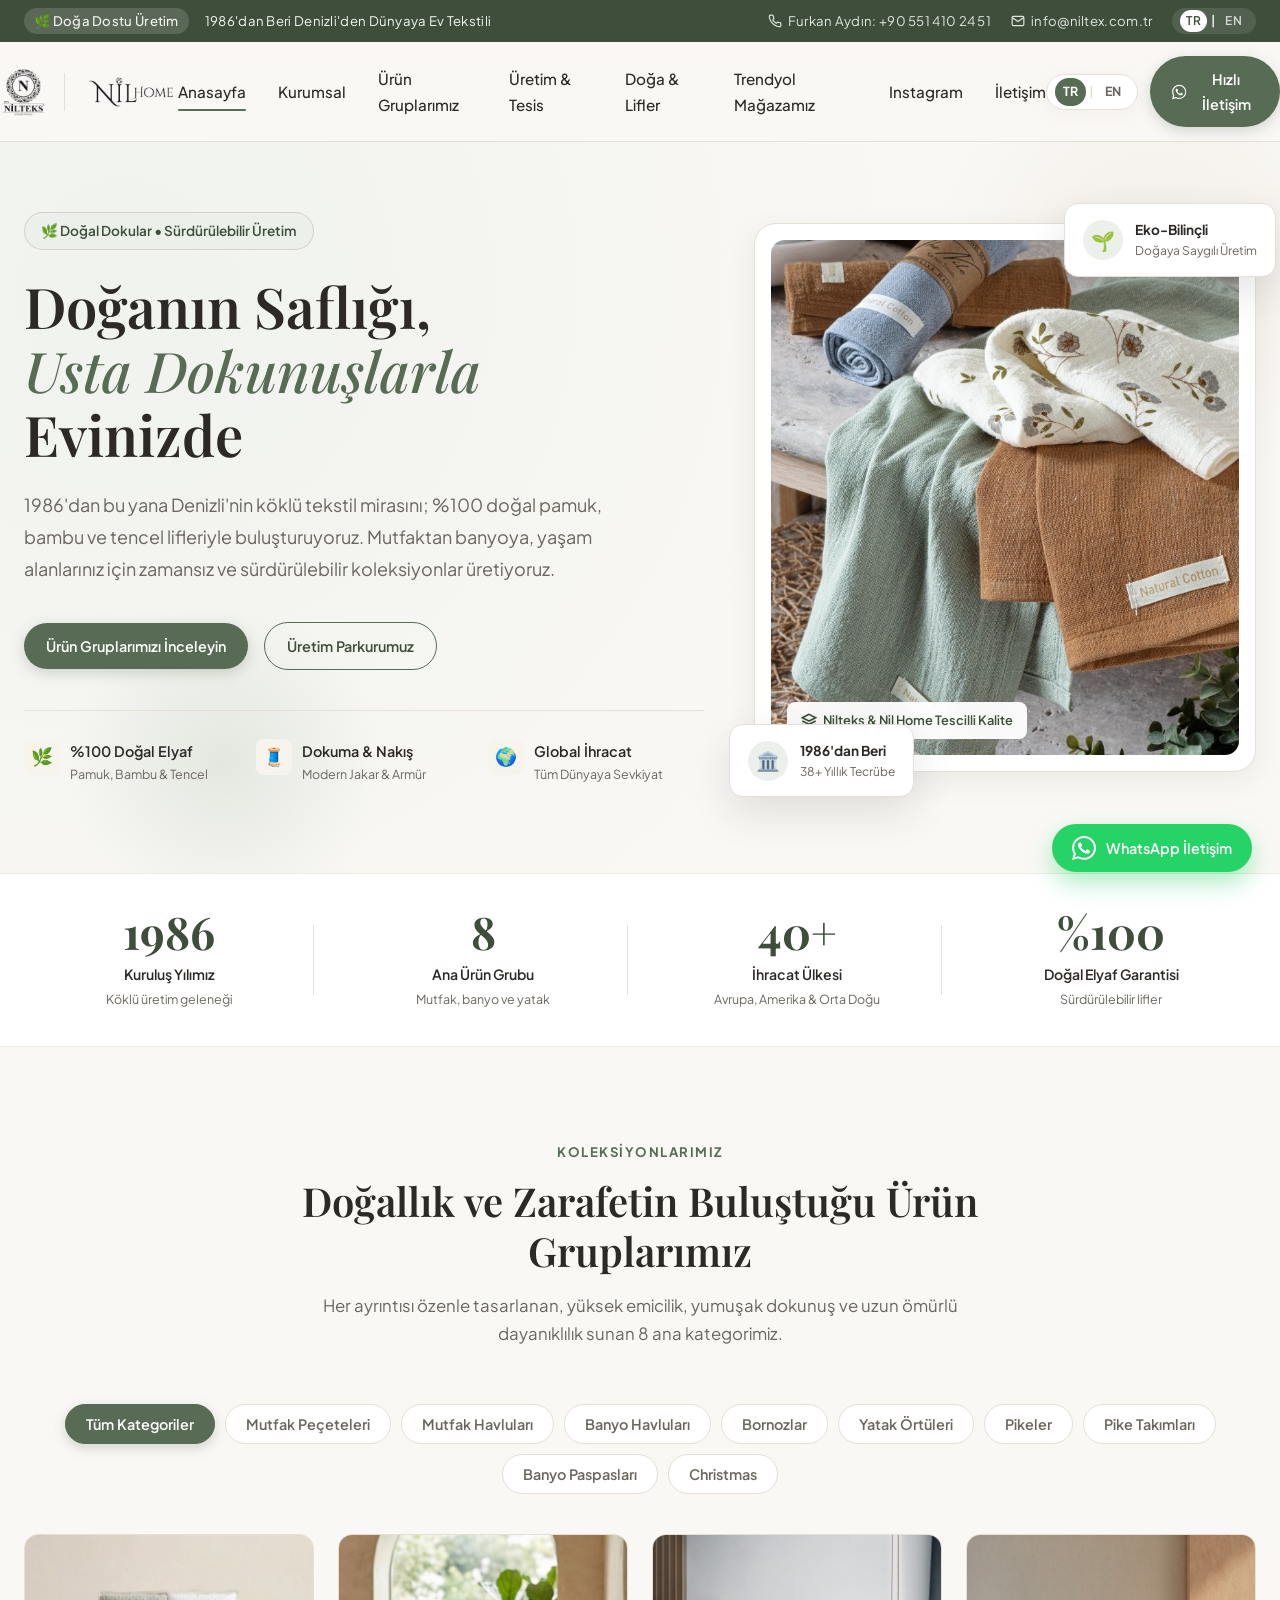
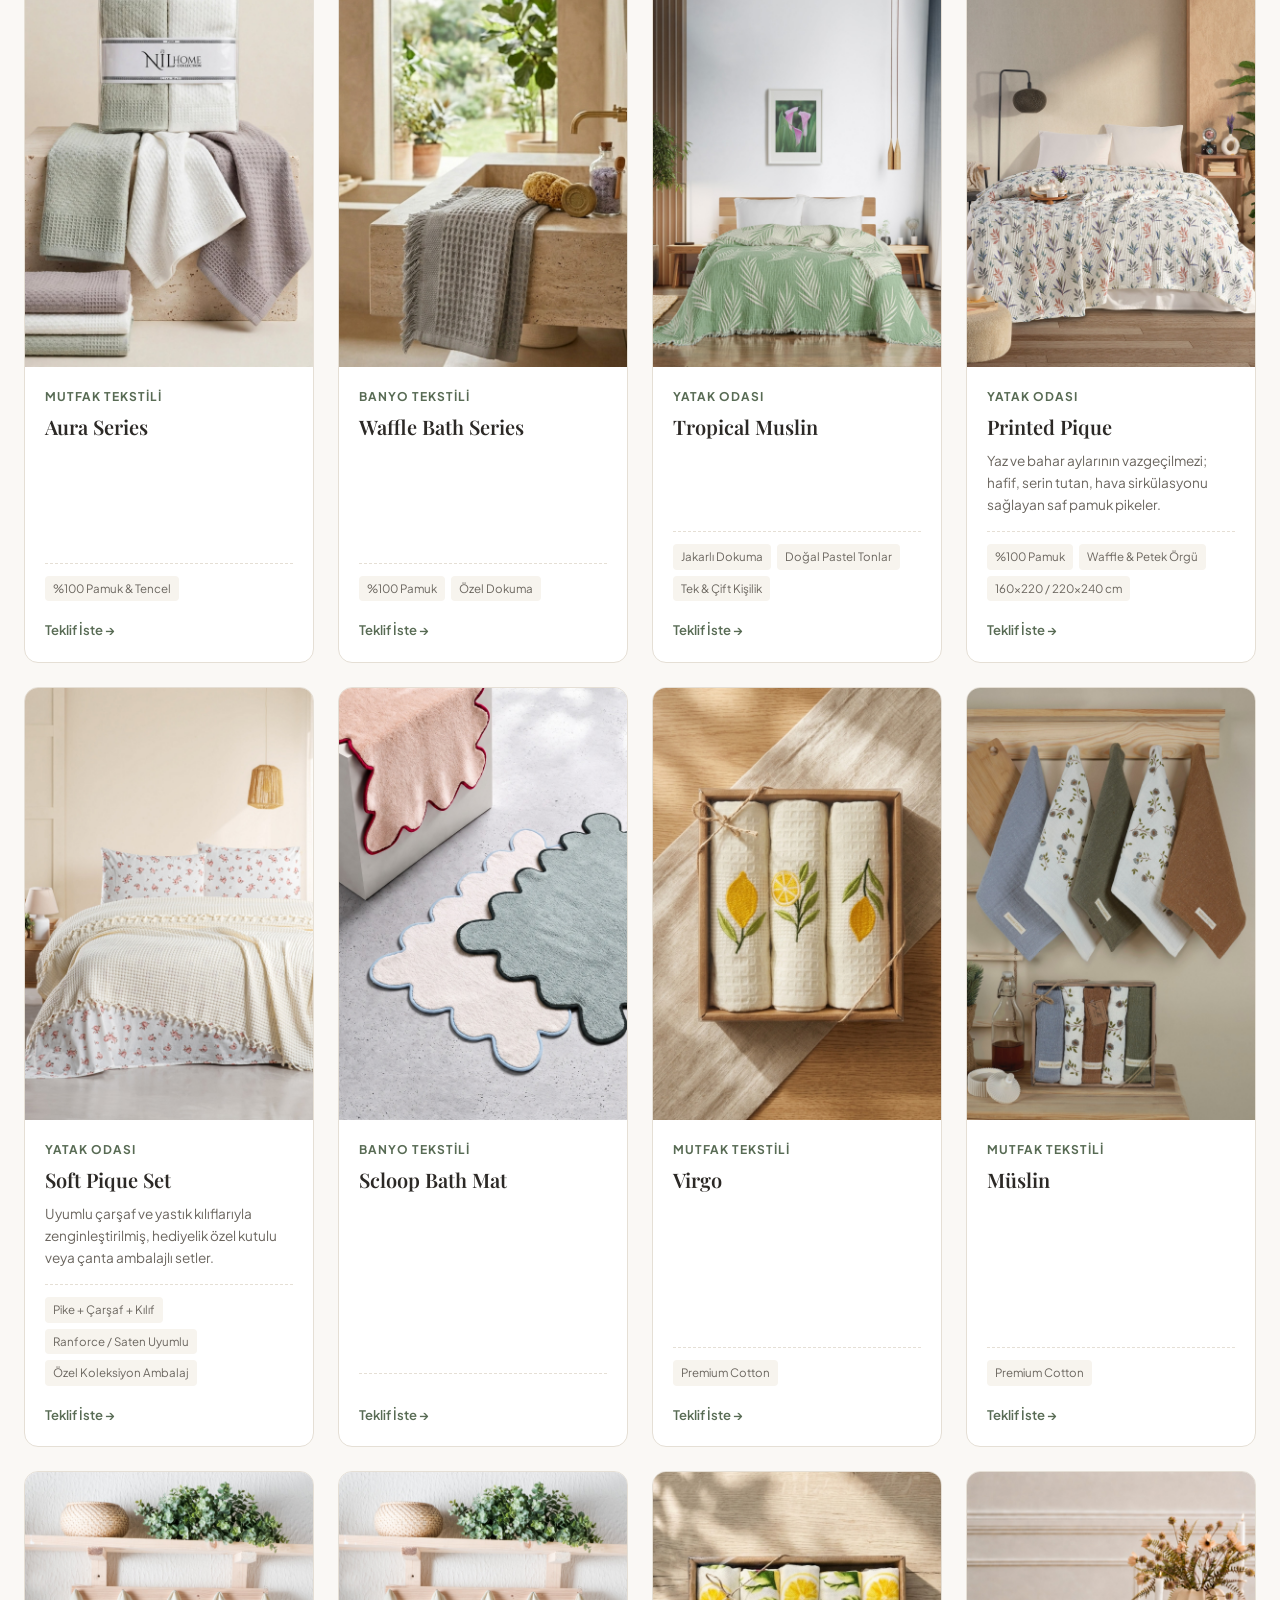
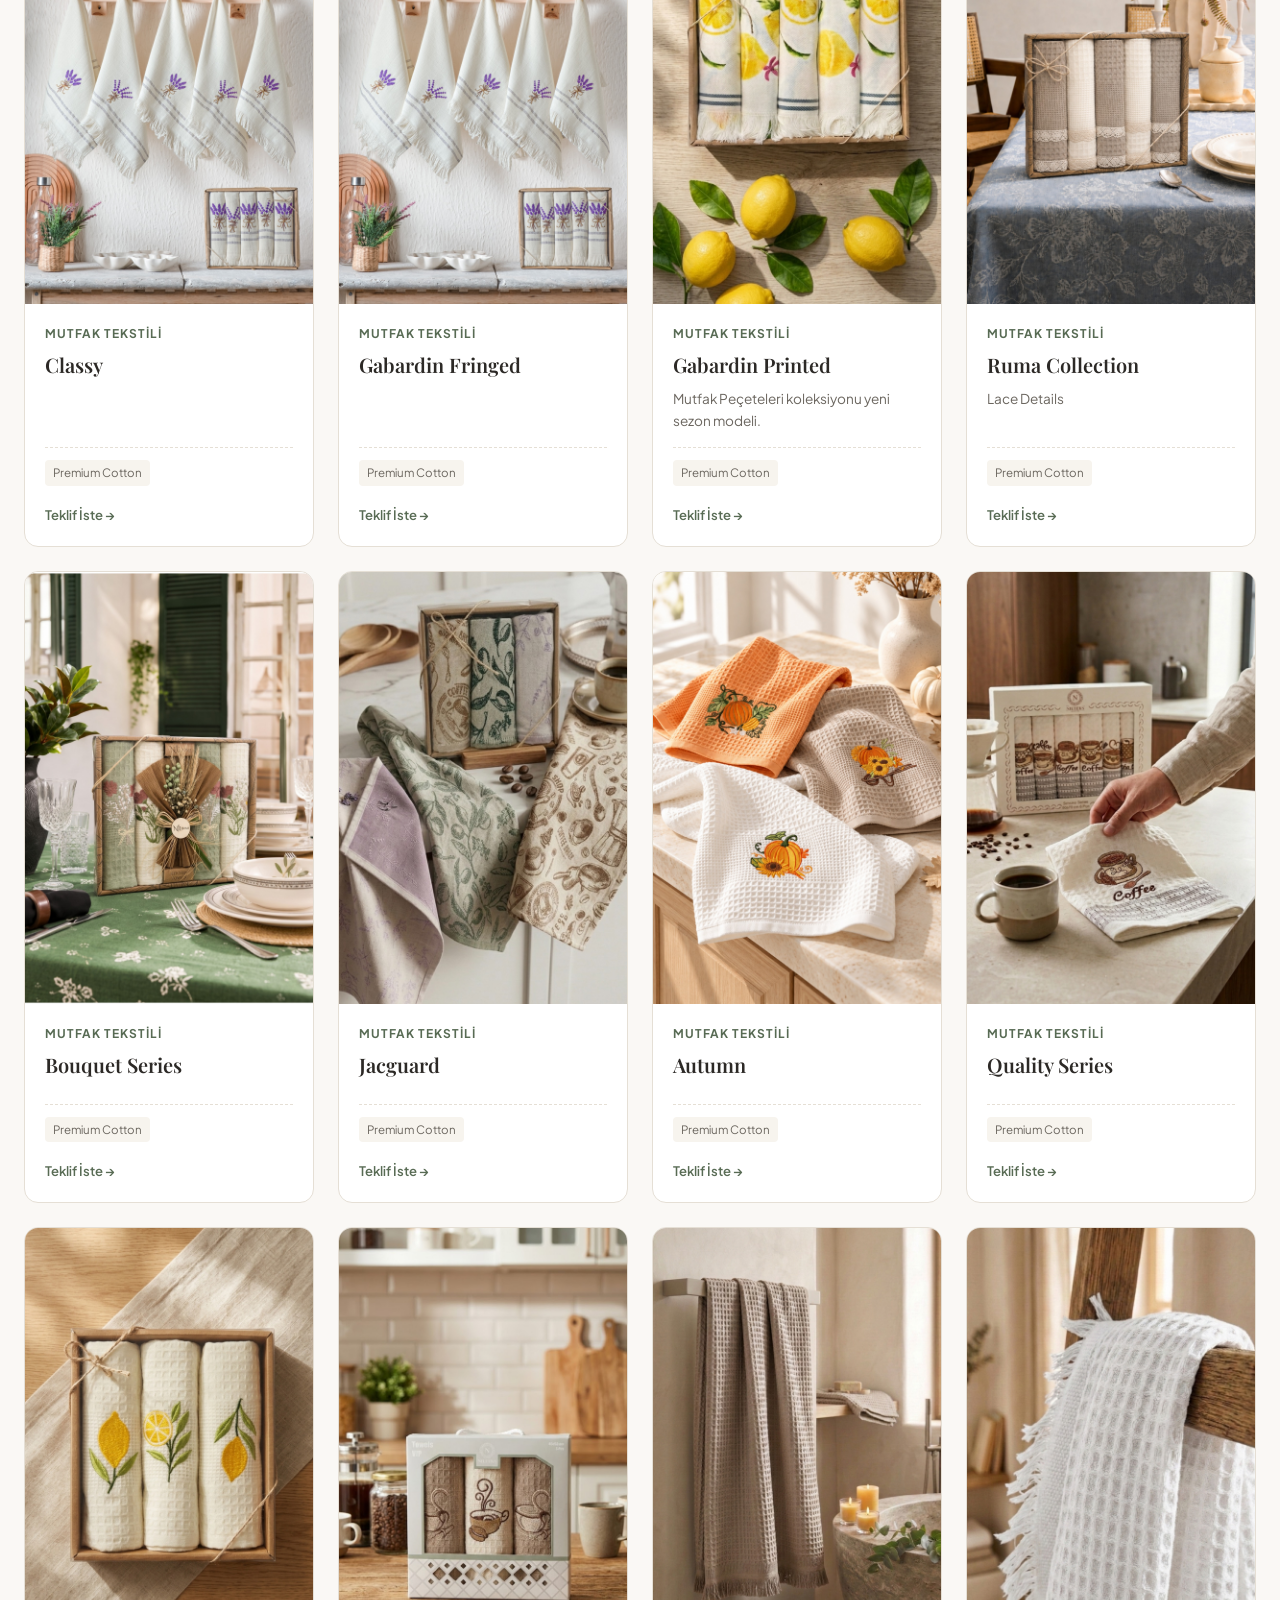
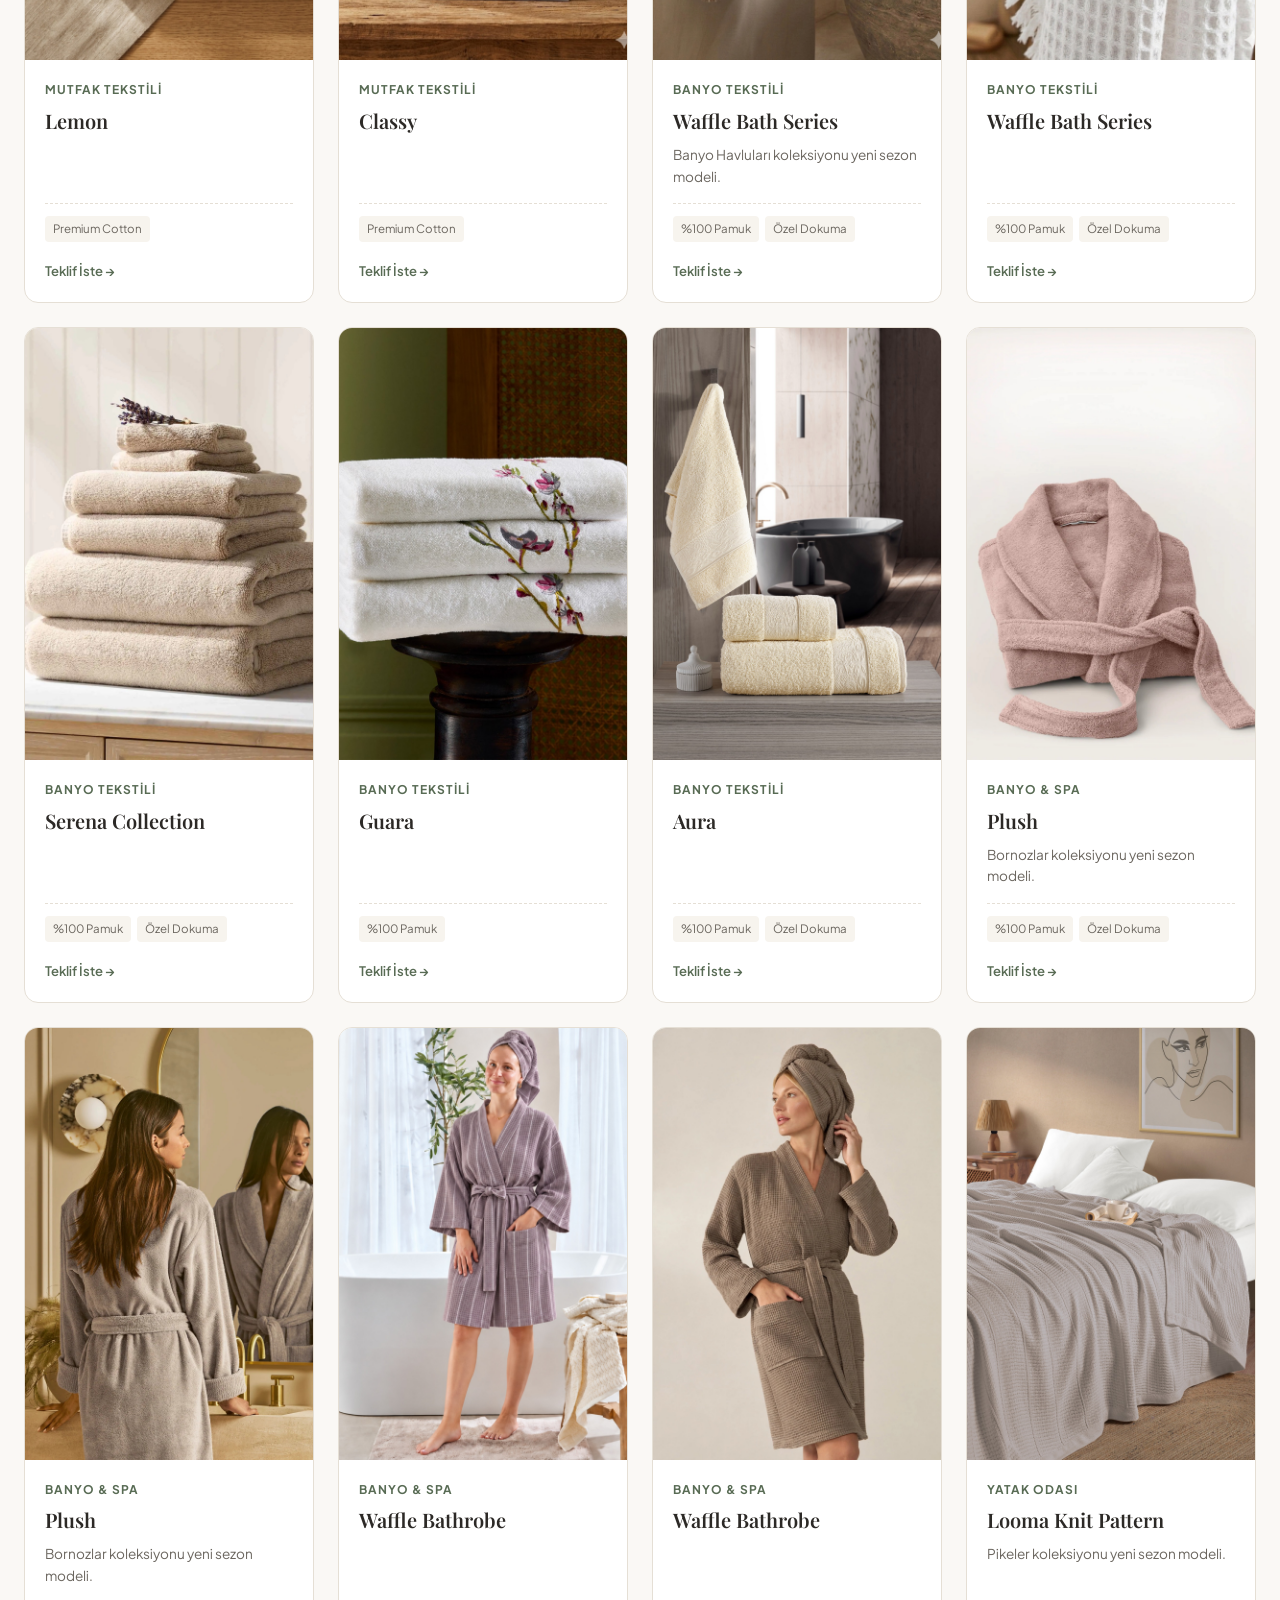
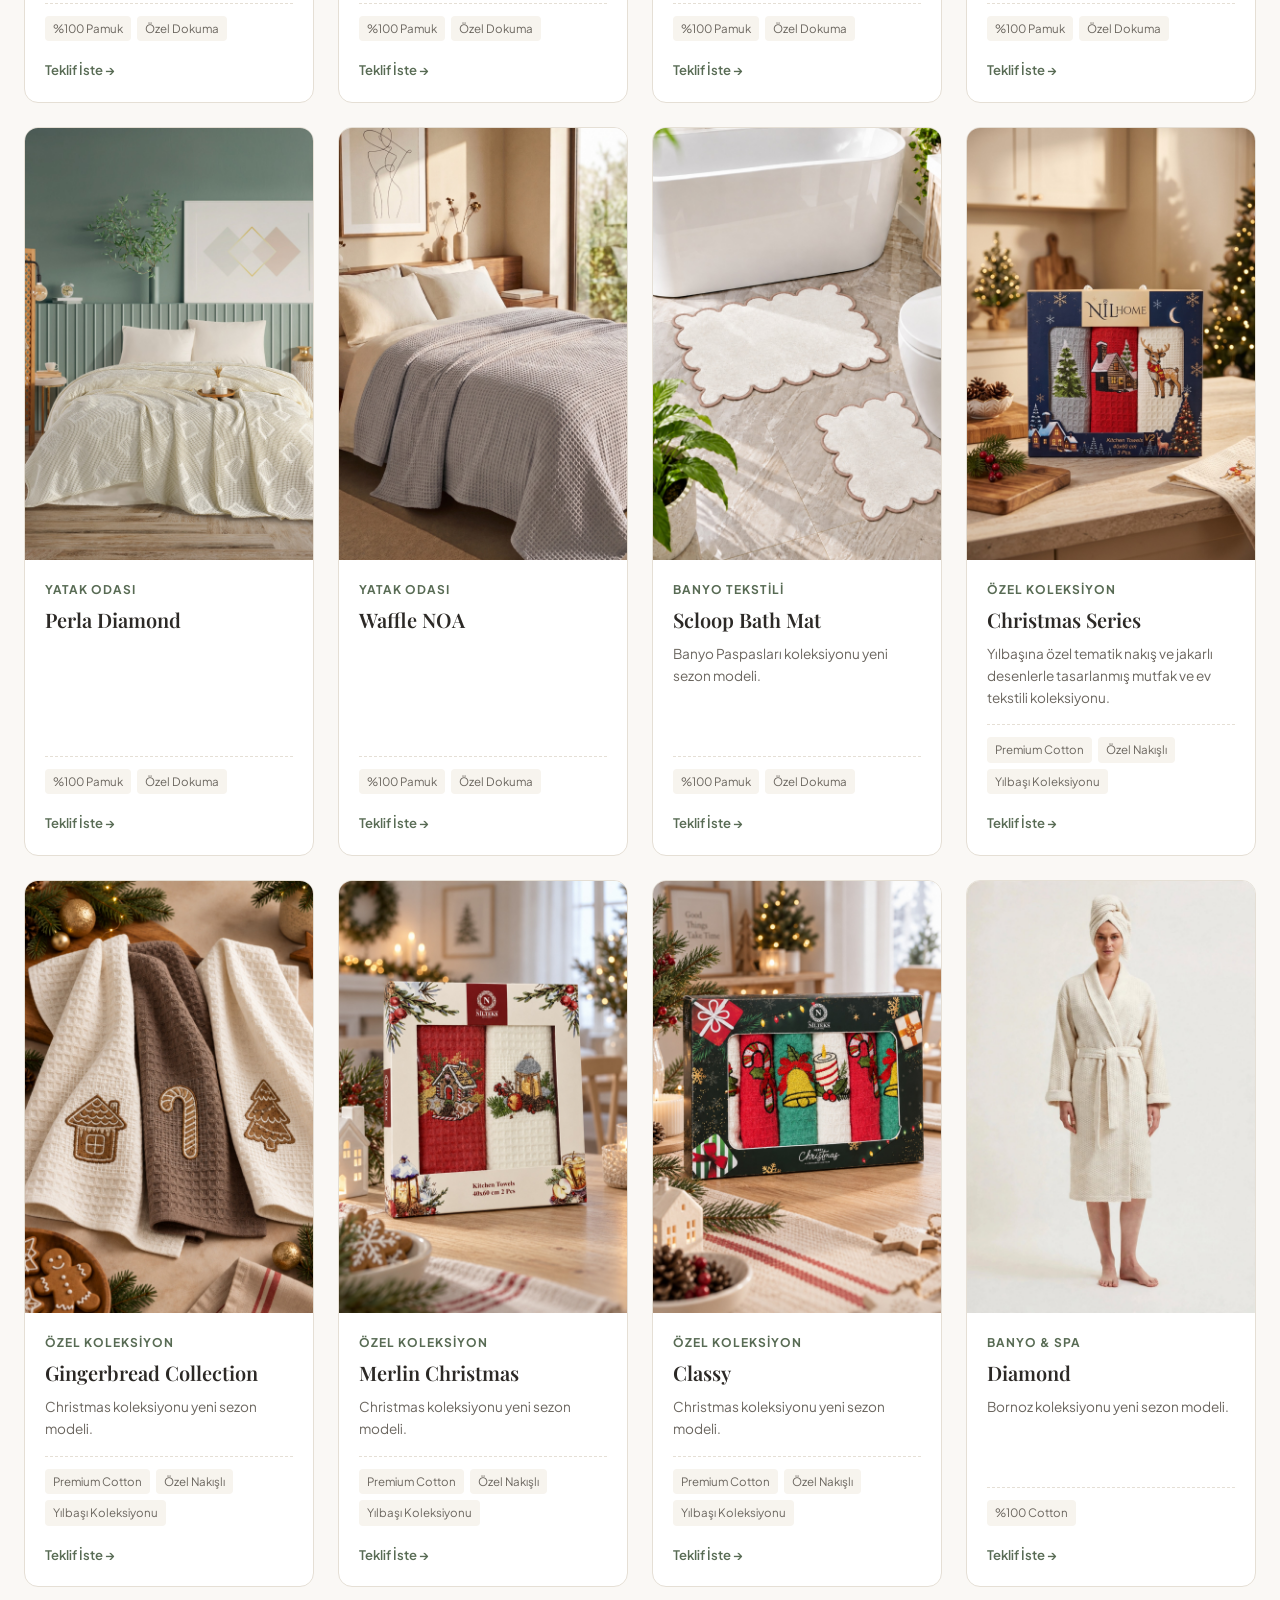
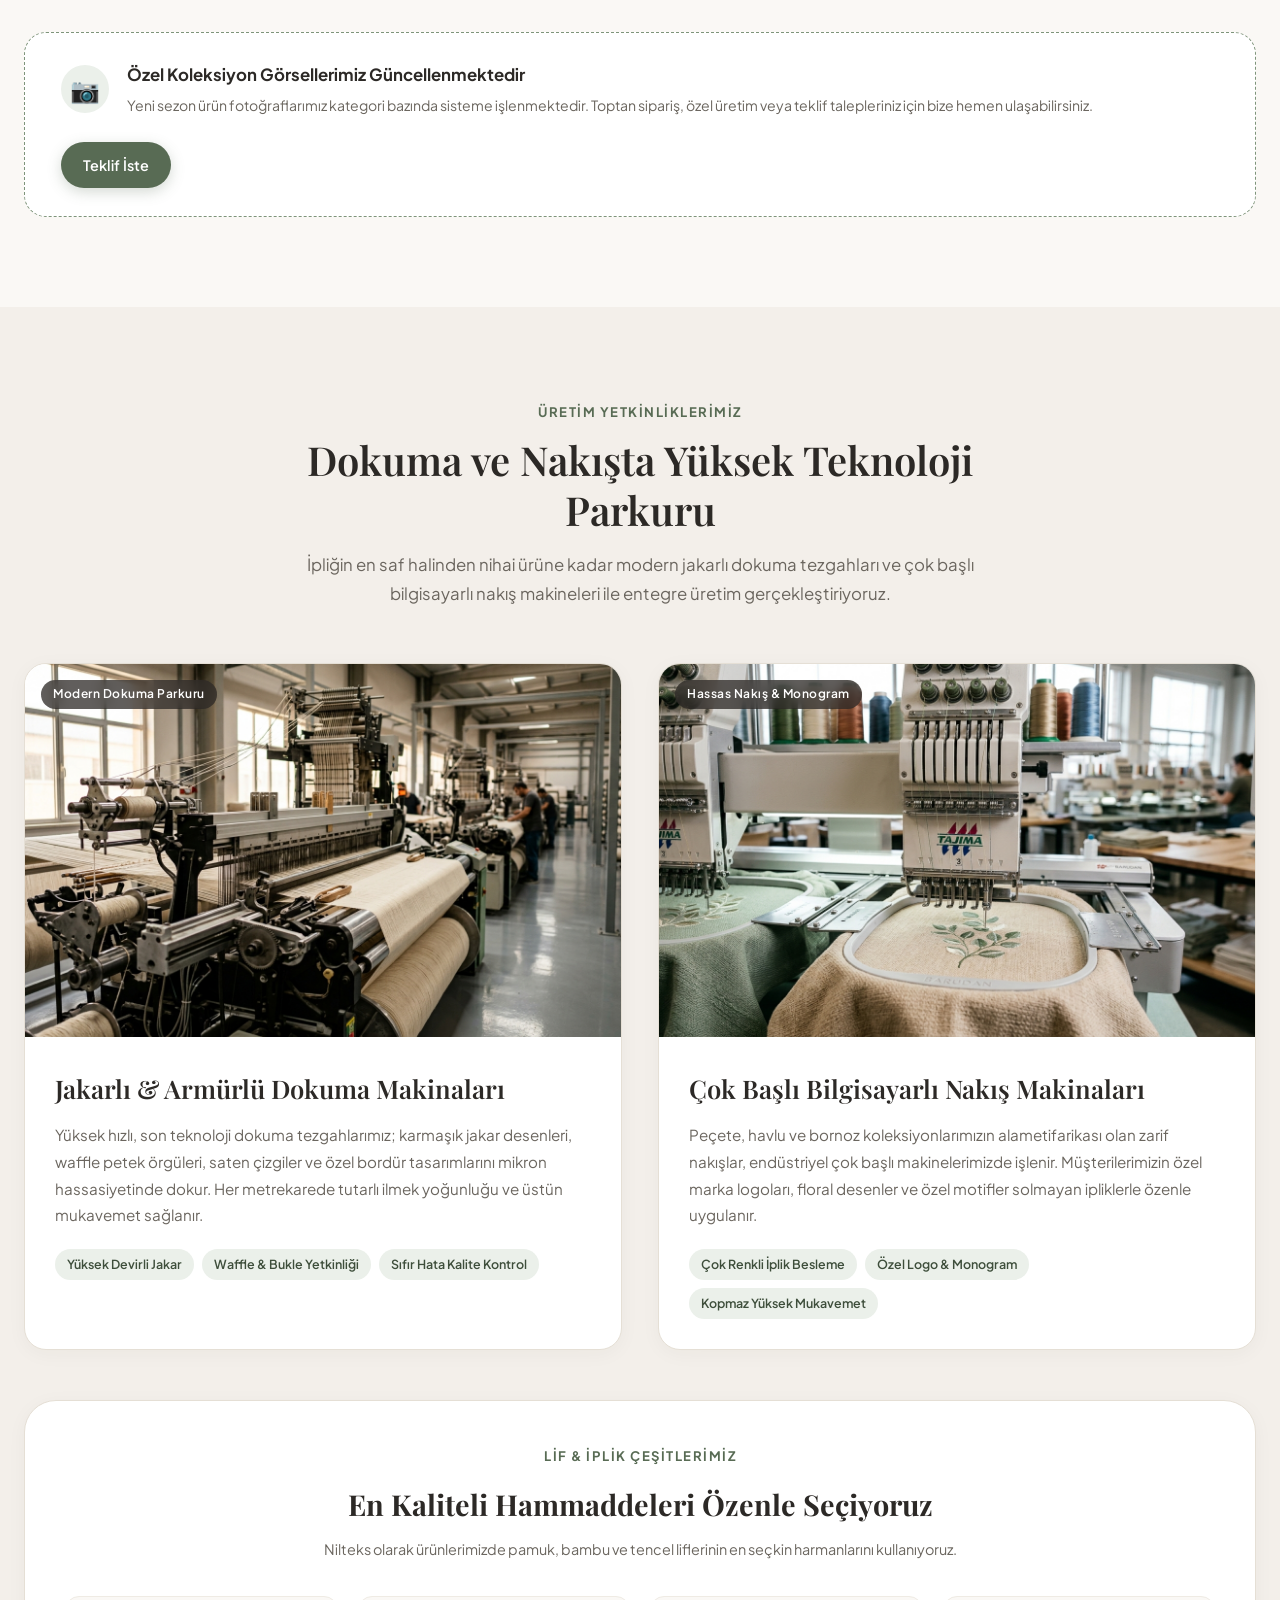
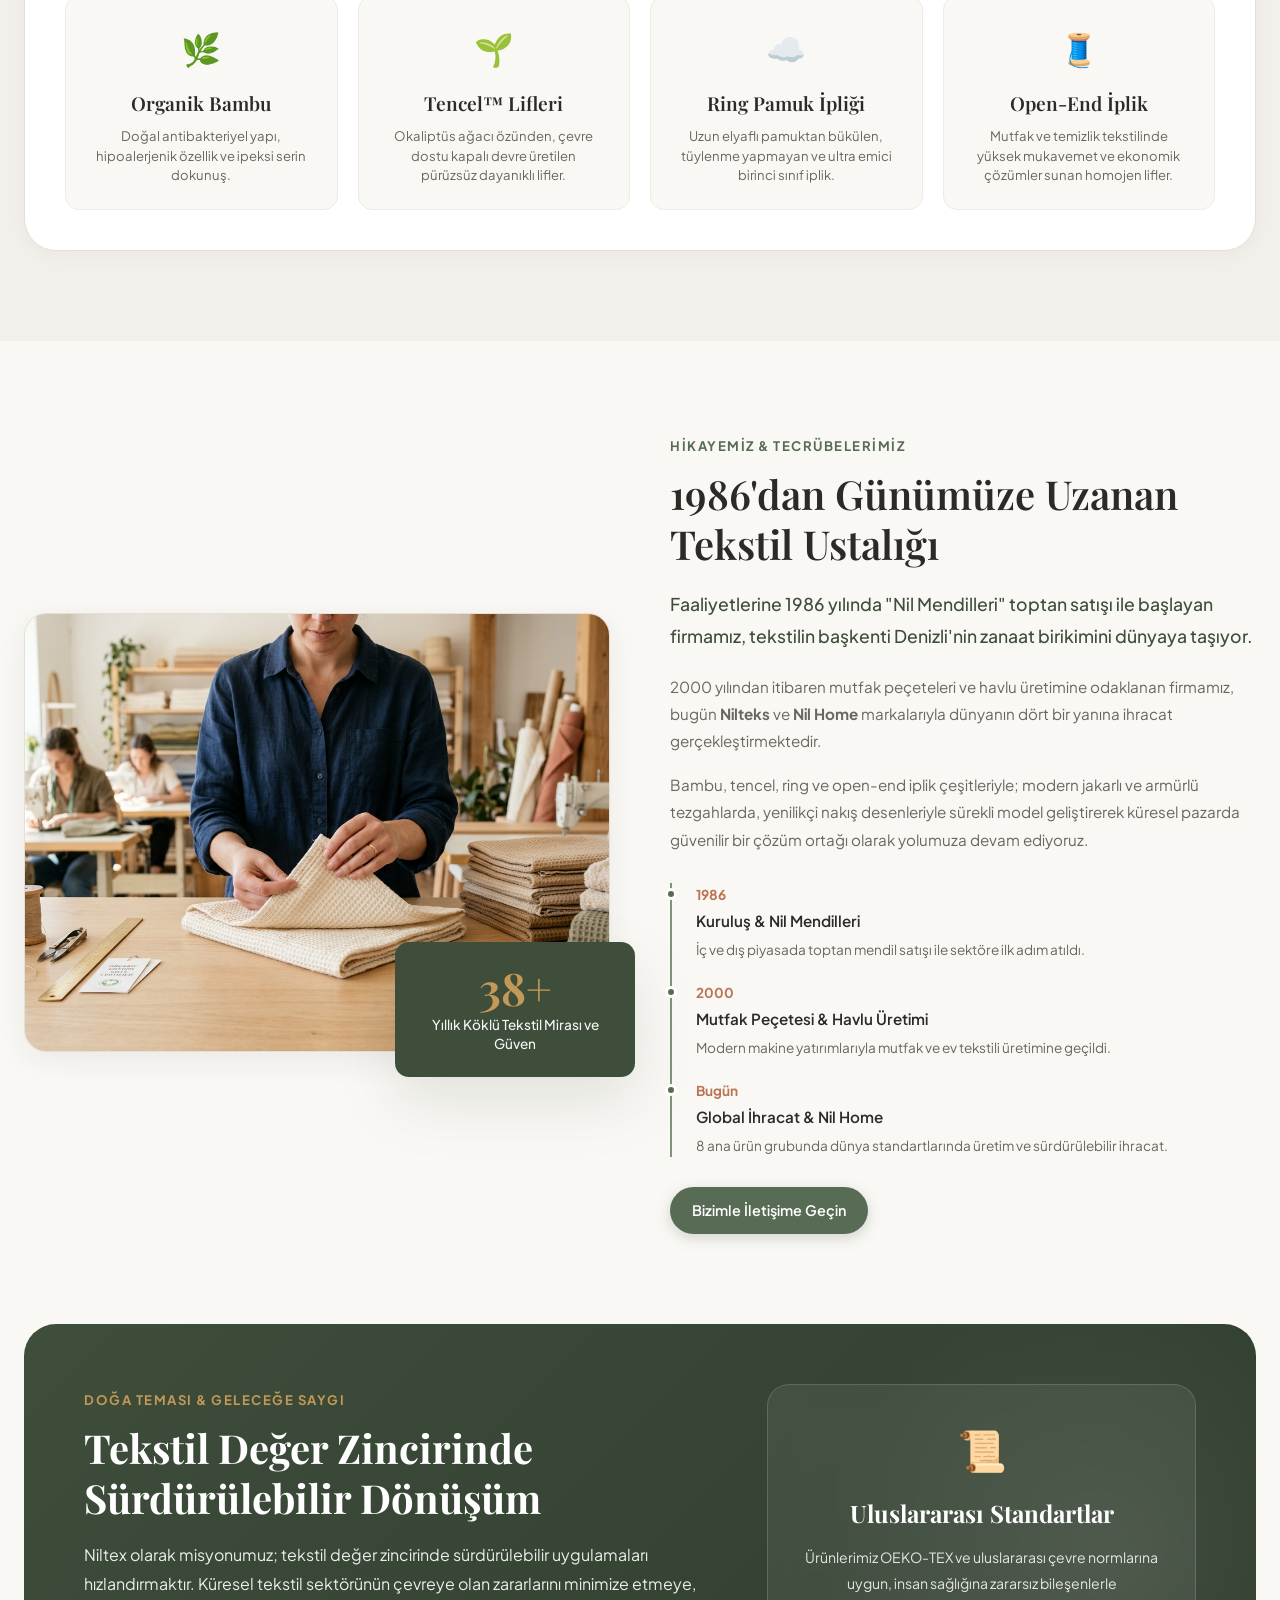
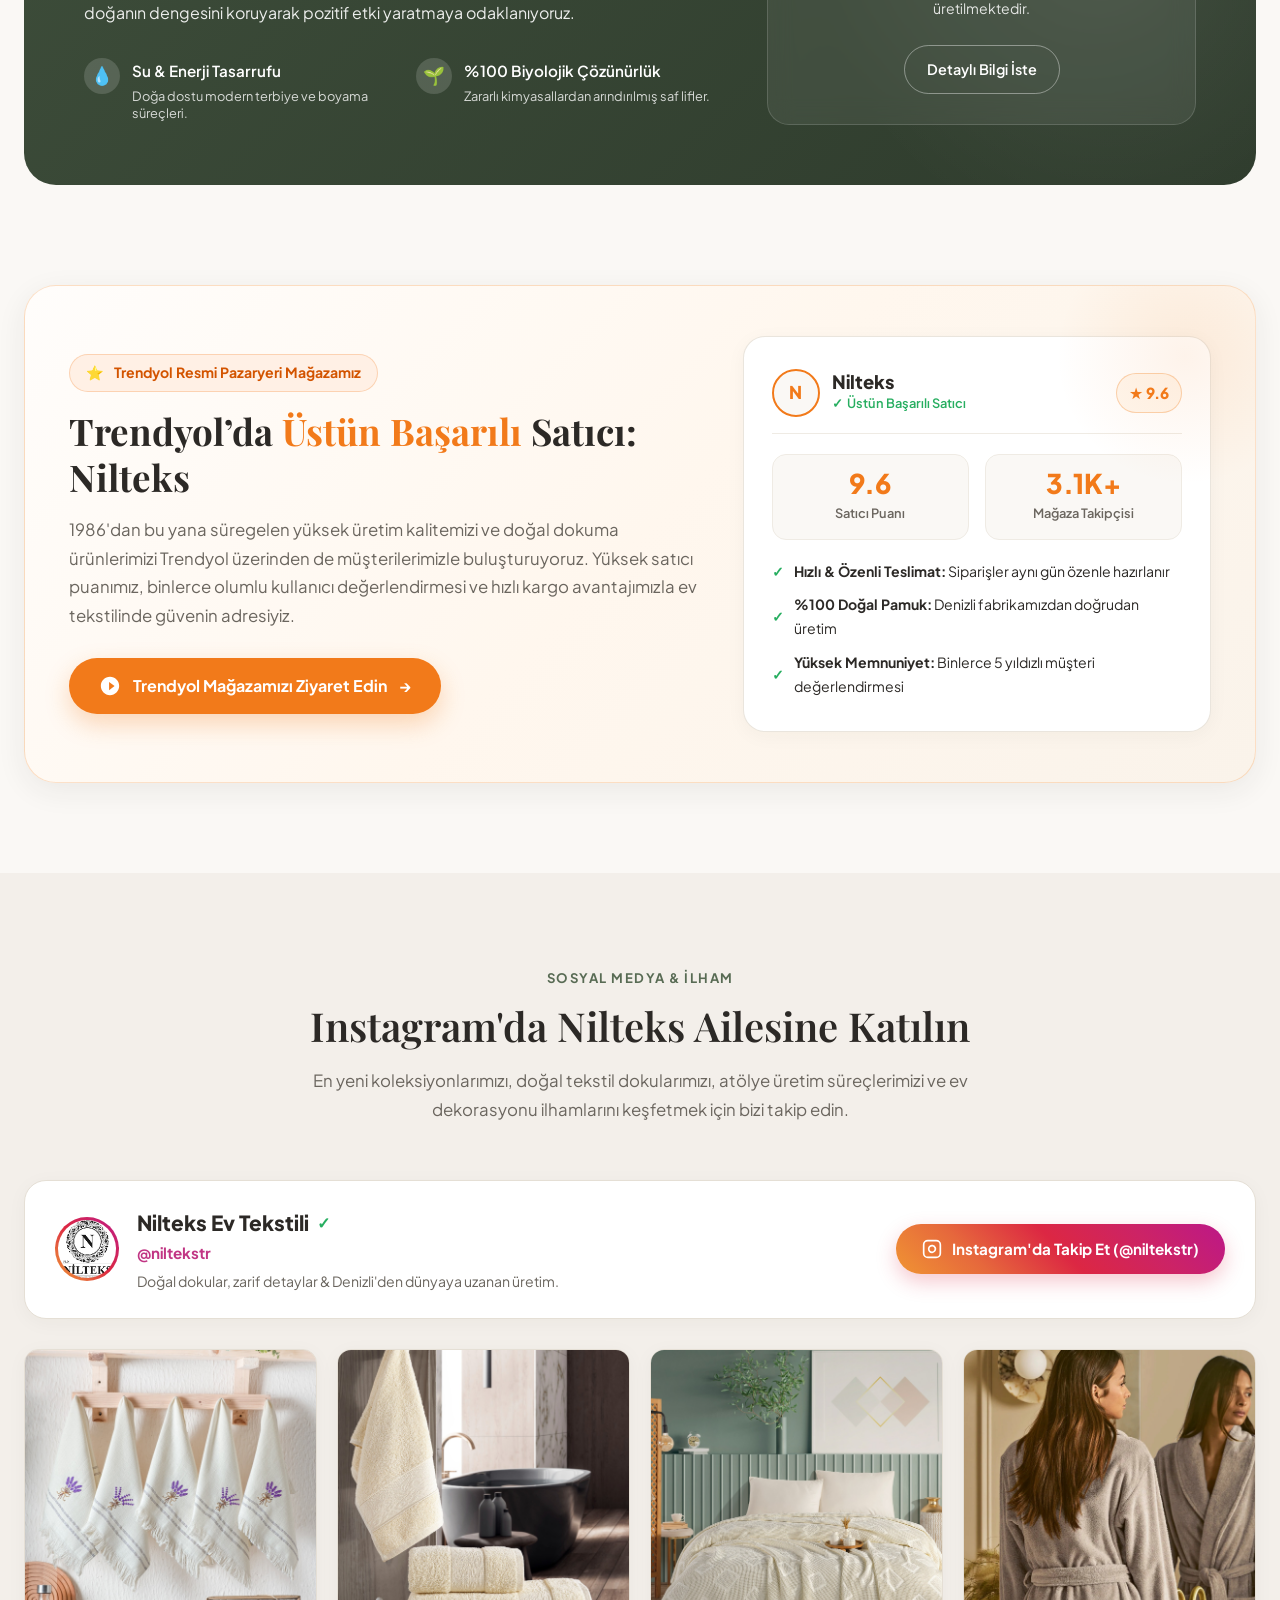
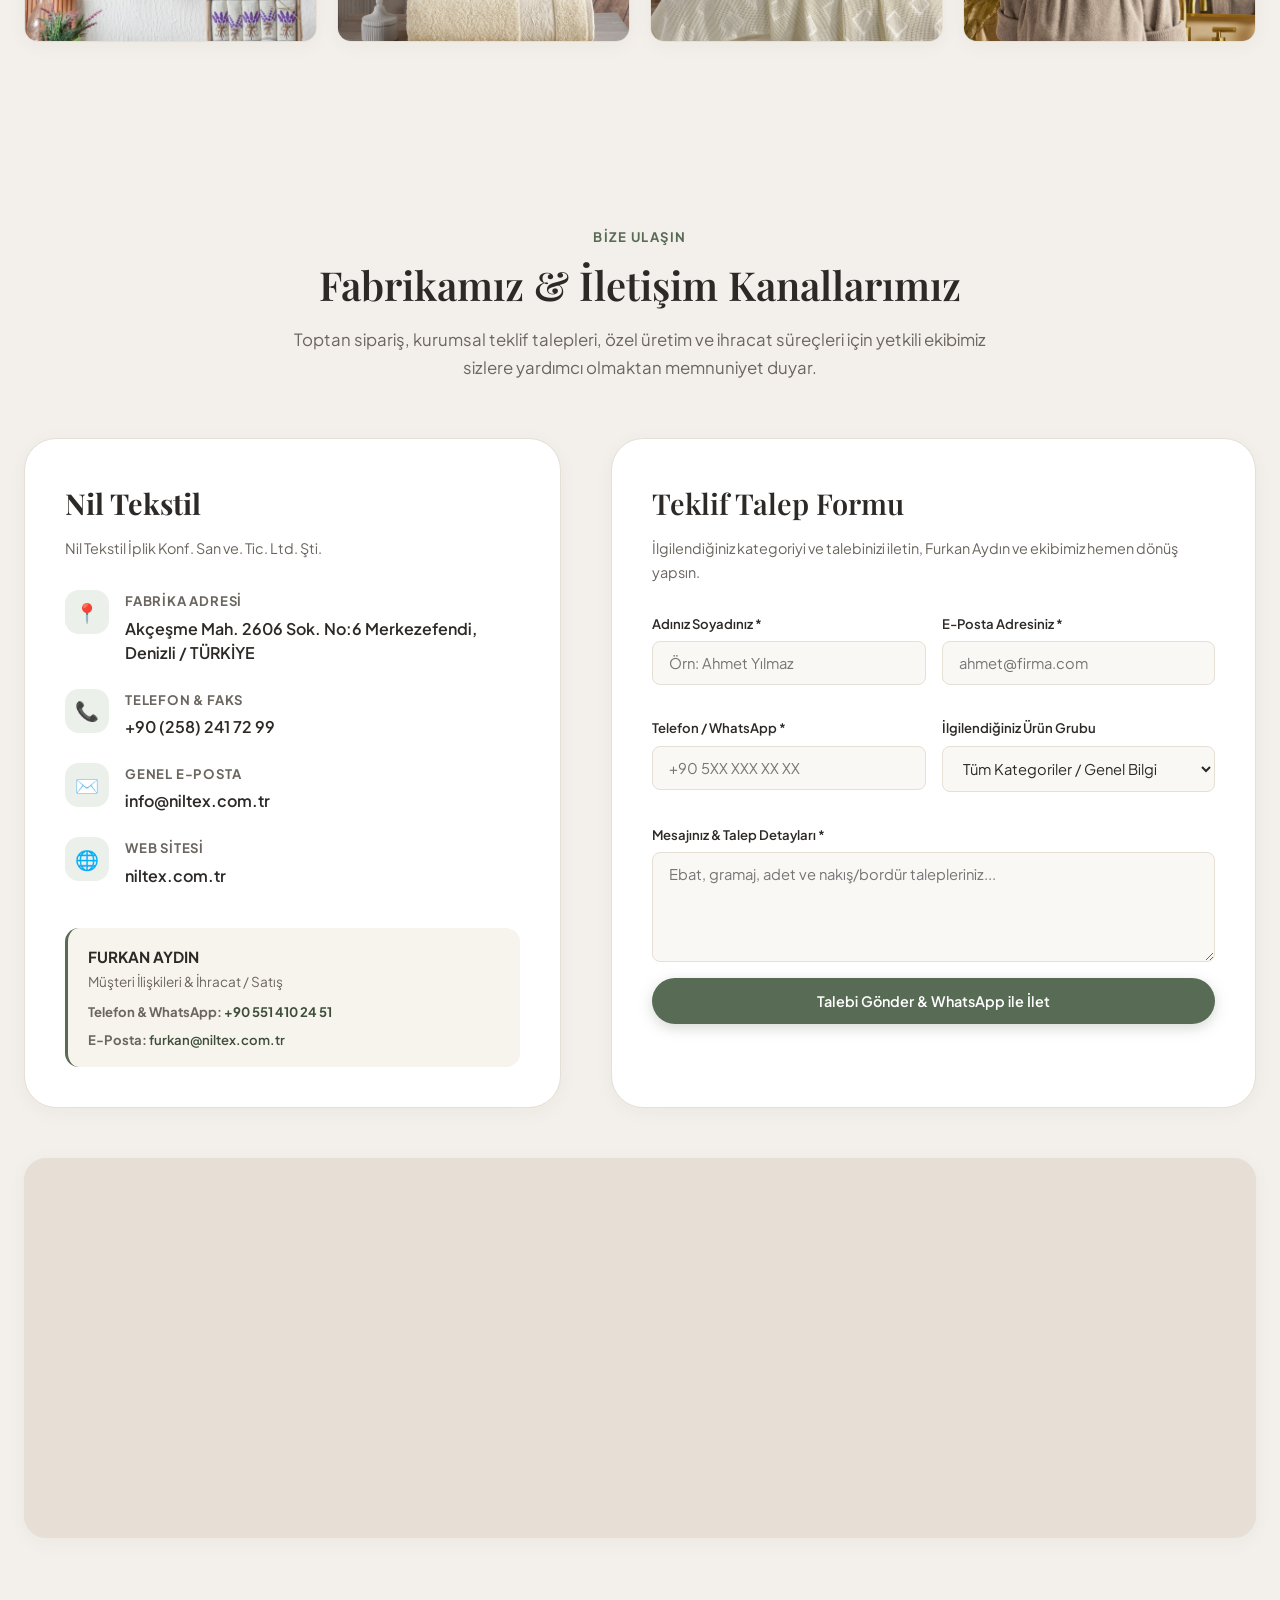
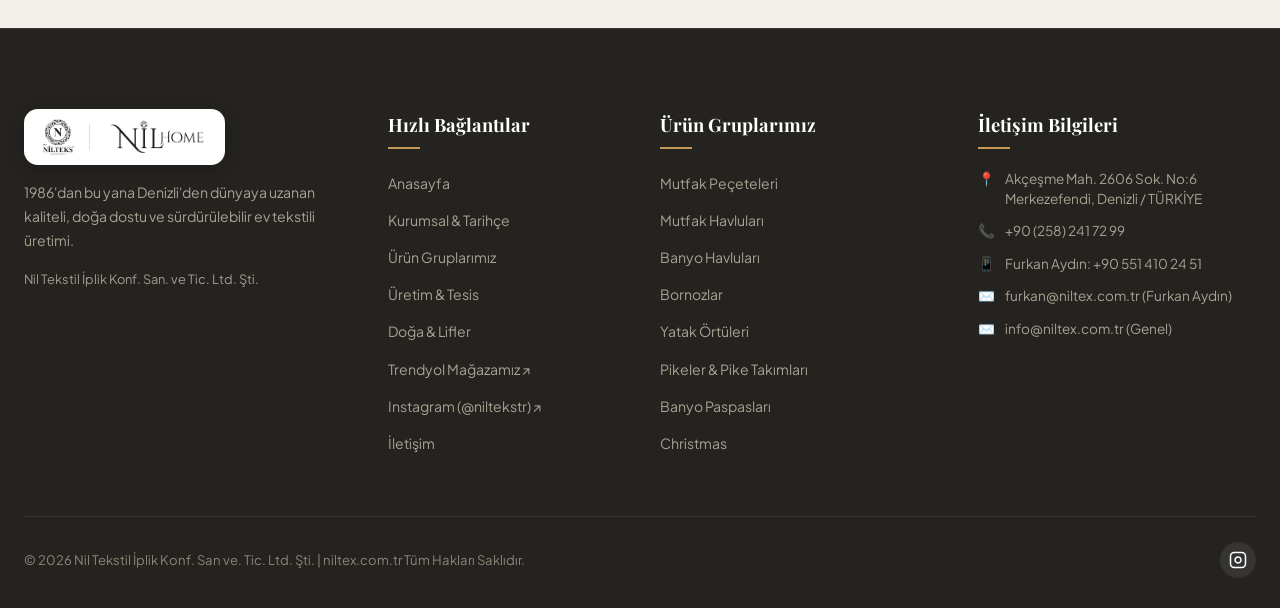
==== commit 3b5327f7: "Trendyol basari ve magaza bolumu ile Instagram @niltekstr topluluk bolumu eklendi" ====
--- a/index.html
+++ b/index.html
@@ -70,6 +70,8 @@
         <a href="#kategoriler" class="nav-link">Ürün Gruplarımız</a>
         <a href="#uretim" class="nav-link">Üretim & Tesis</a>
         <a href="#surdurulebilirlik" class="nav-link">Doğa & Lifler</a>
+        <a href="#trendyol" class="nav-link">Trendyol Mağazamız</a>
+        <a href="#instagram" class="nav-link">Instagram</a>
         <a href="#iletisim" class="nav-link">İletişim</a>
         <a href="en.html" class="nav-link nav-lang-link" style="display: none;">🇬🇧 English Version</a>
       </nav>
@@ -693,7 +695,150 @@
     </div>
   </section>
 
+    <!-- ==========================================================================
+       TRENDYOL BAŞARI & MAĞAZA BÖLÜMÜ
+       ========================================================================== -->
+  <section class="section" id="trendyol" style="padding-top: 10px;">
+    <div class="container">
+      <div class="trendyol-banner">
+        <div class="trendyol-grid">
+          <div>
+            <div class="trendyol-badge-wrap">
+              <span>⭐</span>
+              <span>Trendyol Resmi Pazaryeri Mağazamız</span>
+            </div>
+            <h2 class="trendyol-title">
+              Trendyol’da <span>Üstün Başarılı</span> Satıcı: Nilteks
+            </h2>
+            <p class="trendyol-desc">
+              1986'dan bu yana süregelen yüksek üretim kalitemizi ve doğal dokuma ürünlerimizi Trendyol üzerinden de müşterilerimizle buluşturuyoruz. Yüksek satıcı puanımız, binlerce olumlu kullanıcı değerlendirmesi ve hızlı kargo avantajımızla ev tekstilinde güvenin adresiyiz.
+            </p>
+            <a href="https://www.trendyol.com/magaza/nilteks-m-209278?sst=0&event=0" target="_blank" rel="noopener noreferrer" class="trendyol-btn">
+              <svg width="22" height="22" viewBox="0 0 24 24"><path d="M12 2C6.48 2 2 6.48 2 12s4.48 10 10 10 10-4.48 10-10S17.52 2 12 2zm-1 14.5v-9l6 4.5-6 4.5z"/></svg>
+              <span>Trendyol Mağazamızı Ziyaret Edin</span>
+              <span>→</span>
+            </a>
+          </div>
+
+          <div class="trendyol-card">
+            <div class="trendyol-card-header">
+              <div class="trendyol-store-info">
+                <div class="trendyol-avatar">N</div>
+                <div>
+                  <div class="trendyol-store-name">Nilteks</div>
+                  <div class="trendyol-store-tag">
+                    <span>✓</span> Üstün Başarılı Satıcı
+                  </div>
+                </div>
+              </div>
+              <div style="background: #FFF7EE; padding: 6px 12px; border-radius: 20px; font-weight: 800; color: #F27A1A; font-size: 0.95rem; border: 1px solid rgba(242,122,26,0.3);">
+                ★ 9.6
+              </div>
+            </div>
+
+            <div class="trendyol-metrics-grid">
+              <div class="trendyol-metric-box">
+                <div class="trendyol-metric-val">9.6</div>
+                <div class="trendyol-metric-label">Satıcı Puanı</div>
+              </div>
+              <div class="trendyol-metric-box">
+                <div class="trendyol-metric-val">3.1K+</div>
+                <div class="trendyol-metric-label">Mağaza Takipçisi</div>
+              </div>
+            </div>
+
+            <ul class="trendyol-trust-list">
+              <li class="trendyol-trust-item">
+                <span class="icon">✓</span>
+                <span><strong>Hızlı & Özenli Teslimat:</strong> Siparişler aynı gün özenle hazırlanır</span>
+              </li>
+              <li class="trendyol-trust-item">
+                <span class="icon">✓</span>
+                <span><strong>%100 Doğal Pamuk:</strong> Denizli fabrikamızdan doğrudan üretim</span>
+              </li>
+              <li class="trendyol-trust-item">
+                <span class="icon">✓</span>
+                <span><strong>Yüksek Memnuniyet:</strong> Binlerce 5 yıldızlı müşteri değerlendirmesi</span>
+              </li>
+            </ul>
+          </div>
+        </div>
+      </div>
+    </div>
+  </section>
+
   <!-- ==========================================================================
+       INSTAGRAM & SOSYAL MEDYA BÖLÜMÜ
+       ========================================================================== -->
+  <section class="section section-soft" id="instagram">
+    <div class="container">
+      <div class="section-header">
+        <span class="section-tag">Sosyal Medya & İlham</span>
+        <h2 class="section-title">Instagram'da Nilteks Ailesine Katılın</h2>
+        <p class="section-subtitle">
+          En yeni koleksiyonlarımızı, doğal tekstil dokularımızı, atölye üretim süreçlerimizi ve ev dekorasyonu ilhamlarını keşfetmek için bizi takip edin.
+        </p>
+      </div>
+
+      <div class="instagram-wrap">
+        <div class="instagram-header-box">
+          <div class="instagram-profile">
+            <div class="instagram-avatar-ring">
+              <div class="instagram-avatar">
+                <img src="images/logo-nilteks.jpg" alt="Nilteks Logo">
+              </div>
+            </div>
+            <div class="instagram-meta">
+              <h3>Nilteks Ev Tekstili <span style="color: #27AE60; font-size: 1rem;">✓</span></h3>
+              <div class="instagram-handle">@niltekstr</div>
+              <div class="instagram-bio">Doğal dokular, zarif detaylar & Denizli'den dünyaya uzanan üretim.</div>
+            </div>
+          </div>
+          <a href="https://www.instagram.com/niltekstr" target="_blank" rel="noopener noreferrer" class="instagram-btn">
+            <svg width="20" height="20" viewBox="0 0 24 24" fill="none" stroke="currentColor" stroke-width="2"><rect x="2" y="2" width="20" height="20" rx="5" ry="5"></rect><path d="M16 11.37A4 4 0 1 1 12.63 8 4 4 0 0 1 16 11.37z"></path><line x1="17.5" y1="6.5" x2="17.51" y2="6.5"></line></svg>
+            <span>Instagram'da Takip Et (@niltekstr)</span>
+          </a>
+        </div>
+
+        <div class="instagram-grid">
+          <a href="https://www.instagram.com/niltekstr" target="_blank" rel="noopener noreferrer" class="instagram-item" title="@niltekstr Instagram gönderisi">
+            <img src="images/categories/mutfak-peceteleri/1_ana.jpg" alt="Nilteks Mutfak Peçeteleri">
+            <div class="instagram-overlay">
+              <div class="instagram-overlay-icon">📸</div>
+              <div class="instagram-overlay-text">Mutfak Peçetesi Koleksiyonu</div>
+              <div style="font-size: 0.75rem; margin-top: 4px; opacity: 0.9;">@niltekstr</div>
+            </div>
+          </a>
+          <a href="https://www.instagram.com/niltekstr" target="_blank" rel="noopener noreferrer" class="instagram-item" title="@niltekstr Instagram gönderisi">
+            <img src="images/categories/banyo-havlulari/1.jpg" alt="Nilteks Banyo Havluları">
+            <div class="instagram-overlay">
+              <div class="instagram-overlay-icon">📸</div>
+              <div class="instagram-overlay-text">Lüks Banyo Havluları</div>
+              <div style="font-size: 0.75rem; margin-top: 4px; opacity: 0.9;">@niltekstr</div>
+            </div>
+          </a>
+          <a href="https://www.instagram.com/niltekstr" target="_blank" rel="noopener noreferrer" class="instagram-item" title="@niltekstr Instagram gönderisi">
+            <img src="images/categories/pikeler/1.jpg" alt="Nilteks Pike & Yatak Örtüsü">
+            <div class="instagram-overlay">
+              <div class="instagram-overlay-icon">📸</div>
+              <div class="instagram-overlay-text">Doğal Pike & Yatak Örtüleri</div>
+              <div style="font-size: 0.75rem; margin-top: 4px; opacity: 0.9;">@niltekstr</div>
+            </div>
+          </a>
+          <a href="https://www.instagram.com/niltekstr" target="_blank" rel="noopener noreferrer" class="instagram-item" title="@niltekstr Instagram gönderisi">
+            <img src="images/categories/bornozlar/Turkish_Ultra_Plush_Robes_0190_FINAL_89f71eba-cd01-44d8-88e8-77f4d10e2230.webp" alt="Nilteks Bornoz Koleksiyonu">
+            <div class="instagram-overlay">
+              <div class="instagram-overlay-icon">📸</div>
+              <div class="instagram-overlay-text">Ultra Yumuşak Bornoz Serisi</div>
+              <div style="font-size: 0.75rem; margin-top: 4px; opacity: 0.9;">@niltekstr</div>
+            </div>
+          </a>
+        </div>
+      </div>
+    </div>
+  </section>
+
+<!-- ==========================================================================
        İLETİŞİM & FABRİKA BİLGİLERİ
        ========================================================================== -->
   <section class="section section-soft" id="iletisim">
@@ -857,6 +1002,8 @@
             <li><a href="#kategoriler" class="footer-link">Ürün Gruplarımız</a></li>
             <li><a href="#uretim" class="footer-link">Üretim & Tesis</a></li>
             <li><a href="#surdurulebilirlik" class="footer-link">Doğa & Lifler</a></li>
+            <li><a href="#trendyol" class="footer-link">Trendyol Mağazamız ↗</a></li>
+            <li><a href="#instagram" class="footer-link">Instagram (@niltekstr) ↗</a></li>
             <li><a href="#iletisim" class="footer-link">İletişim</a></li>
           </ul>
         </div>
@@ -905,7 +1052,7 @@
           © 2026 Nil Tekstil İplik Konf. San ve. Tic. Ltd. Şti. | niltex.com.tr Tüm Hakları Saklıdır.
         </div>
         <div class="social-links">
-          <a href="https://www.instagram.com/nil.textile/" target="_blank" class="social-btn" title="Instagram">
+          <a href="https://www.instagram.com/niltekstr" target="_blank" class="social-btn" title="Instagram">
             <svg width="18" height="18" viewBox="0 0 24 24" fill="none" stroke="currentColor" stroke-width="2"><rect x="2" y="2" width="20" height="20" rx="5" ry="5"></rect><path d="M16 11.37A4 4 0 1 1 12.63 8 4 4 0 0 1 16 11.37z"></path><line x1="17.5" y1="6.5" x2="17.51" y2="6.5"></line></svg>
           </a>
         </div>
--- a/css/style.css
+++ b/css/style.css
@@ -1834,3 +1834,386 @@
     right: 20px;
   }
 }
+
+/* ==========================================================================
+   TRENDYOL & INSTAGRAM BÖLÜMLERİ
+   ========================================================================== */
+
+/* Trendyol Section */
+.trendyol-banner {
+  background: linear-gradient(135deg, #FFFDFB 0%, #FFF7EE 50%, #FAF3EA 100%);
+  border: 1px solid rgba(242, 122, 26, 0.22);
+  border-radius: var(--radius-xl);
+  padding: 50px 44px;
+  box-shadow: var(--shadow-card);
+  position: relative;
+  overflow: hidden;
+}
+
+.trendyol-banner::after {
+  content: "";
+  position: absolute;
+  top: -60px;
+  right: -60px;
+  width: 260px;
+  height: 260px;
+  background: radial-gradient(circle, rgba(242, 122, 26, 0.09) 0%, transparent 70%);
+  pointer-events: none;
+  border-radius: 50%;
+}
+
+.trendyol-grid {
+  display: grid;
+  grid-template-columns: 1.15fr 0.85fr;
+  gap: 40px;
+  align-items: center;
+}
+
+.trendyol-badge-wrap {
+  display: inline-flex;
+  align-items: center;
+  gap: 10px;
+  background: #FFF0E5;
+  color: #D35400;
+  padding: 6px 16px;
+  border-radius: var(--radius-full);
+  font-size: 0.88rem;
+  font-weight: 700;
+  margin-bottom: 16px;
+  border: 1px solid rgba(242, 122, 26, 0.25);
+}
+
+.trendyol-title {
+  font-family: var(--font-serif);
+  font-size: 2.3rem;
+  color: var(--color-text-main);
+  line-height: 1.25;
+  margin-bottom: 16px;
+}
+
+.trendyol-title span {
+  color: #F27A1A;
+}
+
+.trendyol-desc {
+  font-size: 1.05rem;
+  color: var(--color-text-muted);
+  line-height: 1.7;
+  margin-bottom: 28px;
+}
+
+.trendyol-btn {
+  display: inline-flex;
+  align-items: center;
+  gap: 12px;
+  background: #F27A1A;
+  color: #FFFFFF !important;
+  font-weight: 700;
+  font-size: 1rem;
+  padding: 14px 30px;
+  border-radius: var(--radius-full);
+  box-shadow: 0 10px 24px rgba(242, 122, 26, 0.28);
+  transition: var(--transition);
+}
+
+.trendyol-btn:hover {
+  background: #E06708;
+  transform: translateY(-2px);
+  box-shadow: 0 14px 30px rgba(242, 122, 26, 0.36);
+  color: #FFFFFF !important;
+}
+
+.trendyol-btn svg {
+  fill: currentColor;
+}
+
+/* Trendyol Stats Card */
+.trendyol-card {
+  background: #FFFFFF;
+  border-radius: var(--radius-lg);
+  padding: 32px 28px;
+  border: 1px solid rgba(229, 223, 213, 0.8);
+  box-shadow: var(--shadow-subtle);
+  position: relative;
+}
+
+.trendyol-card-header {
+  display: flex;
+  align-items: center;
+  justify-content: space-between;
+  border-bottom: 1px solid var(--color-border-light);
+  padding-bottom: 16px;
+  margin-bottom: 20px;
+}
+
+.trendyol-store-info {
+  display: flex;
+  align-items: center;
+  gap: 12px;
+}
+
+.trendyol-avatar {
+  width: 48px;
+  height: 48px;
+  border-radius: 50%;
+  background: #FAF8F5;
+  border: 2px solid #F27A1A;
+  display: flex;
+  align-items: center;
+  justify-content: center;
+  font-weight: 800;
+  color: #F27A1A;
+  font-size: 1.1rem;
+}
+
+.trendyol-store-name {
+  font-size: 1.15rem;
+  font-weight: 800;
+  color: var(--color-text-main);
+  line-height: 1.2;
+}
+
+.trendyol-store-tag {
+  font-size: 0.8rem;
+  color: #27AE60;
+  font-weight: 600;
+  display: flex;
+  align-items: center;
+  gap: 4px;
+}
+
+.trendyol-metrics-grid {
+  display: grid;
+  grid-template-columns: 1fr 1fr;
+  gap: 16px;
+  margin-bottom: 20px;
+}
+
+.trendyol-metric-box {
+  background: #FAF8F5;
+  border: 1px solid var(--color-border-light);
+  border-radius: var(--radius-md);
+  padding: 14px;
+  text-align: center;
+}
+
+.trendyol-metric-val {
+  font-size: 1.7rem;
+  font-weight: 800;
+  color: #F27A1A;
+  line-height: 1.1;
+  margin-bottom: 4px;
+}
+
+.trendyol-metric-label {
+  font-size: 0.8rem;
+  color: var(--color-text-muted);
+  font-weight: 600;
+}
+
+.trendyol-trust-list {
+  list-style: none;
+  padding: 0;
+  margin: 0;
+  display: flex;
+  flex-direction: column;
+  gap: 10px;
+}
+
+.trendyol-trust-item {
+  display: flex;
+  align-items: center;
+  gap: 10px;
+  font-size: 0.88rem;
+  color: var(--color-text-main);
+}
+
+.trendyol-trust-item span.icon {
+  color: #27AE60;
+  font-weight: bold;
+}
+
+/* Instagram Section */
+.instagram-wrap {
+  margin-top: 10px;
+}
+
+.instagram-header-box {
+  background: #FFFFFF;
+  border-radius: var(--radius-lg);
+  border: 1px solid var(--color-border);
+  padding: 24px 30px;
+  display: flex;
+  align-items: center;
+  justify-content: space-between;
+  margin-bottom: 30px;
+  box-shadow: var(--shadow-subtle);
+  flex-wrap: wrap;
+  gap: 20px;
+}
+
+.instagram-profile {
+  display: flex;
+  align-items: center;
+  gap: 18px;
+}
+
+.instagram-avatar-ring {
+  width: 64px;
+  height: 64px;
+  border-radius: 50%;
+  padding: 3px;
+  background: linear-gradient(45deg, #f09433 0%, #e6683c 25%, #dc2743 50%, #cc2366 75%, #bc1888 100%);
+  display: flex;
+  align-items: center;
+  justify-content: center;
+  flex-shrink: 0;
+}
+
+.instagram-avatar {
+  width: 100%;
+  height: 100%;
+  border-radius: 50%;
+  background: #FFF;
+  display: flex;
+  align-items: center;
+  justify-content: center;
+  overflow: hidden;
+}
+
+.instagram-avatar img {
+  width: 100%;
+  height: 100%;
+  object-fit: cover;
+}
+
+.instagram-meta h3 {
+  font-size: 1.3rem;
+  font-weight: 800;
+  color: var(--color-text-main);
+  display: flex;
+  align-items: center;
+  gap: 8px;
+}
+
+.instagram-handle {
+  font-size: 0.95rem;
+  color: #C13584;
+  font-weight: 700;
+}
+
+.instagram-bio {
+  font-size: 0.88rem;
+  color: var(--color-text-muted);
+  margin-top: 4px;
+}
+
+.instagram-btn {
+  display: inline-flex;
+  align-items: center;
+  gap: 10px;
+  background: linear-gradient(45deg, #f09433 0%, #e6683c 25%, #dc2743 50%, #cc2366 75%, #bc1888 100%);
+  color: #FFFFFF !important;
+  font-weight: 700;
+  font-size: 0.95rem;
+  padding: 12px 26px;
+  border-radius: var(--radius-full);
+  box-shadow: 0 8px 20px rgba(220, 39, 67, 0.25);
+  transition: var(--transition);
+}
+
+.instagram-btn:hover {
+  transform: translateY(-2px);
+  box-shadow: 0 12px 26px rgba(220, 39, 67, 0.35);
+  color: #FFFFFF !important;
+}
+
+.instagram-grid {
+  display: grid;
+  grid-template-columns: repeat(4, 1fr);
+  gap: 20px;
+}
+
+.instagram-item {
+  position: relative;
+  aspect-ratio: 1 / 1;
+  border-radius: var(--radius-md);
+  overflow: hidden;
+  background: var(--color-sand-light);
+  box-shadow: var(--shadow-subtle);
+  border: 1px solid var(--color-border);
+  display: block;
+}
+
+.instagram-item img {
+  width: 100%;
+  height: 100%;
+  object-fit: cover;
+  transition: transform 0.5s cubic-bezier(0.16, 1, 0.3, 1);
+}
+
+.instagram-overlay {
+  position: absolute;
+  inset: 0;
+  background: rgba(44, 41, 38, 0.45);
+  backdrop-filter: blur(2px);
+  display: flex;
+  flex-direction: column;
+  align-items: center;
+  justify-content: center;
+  opacity: 0;
+  transition: var(--transition);
+  color: #FFFFFF;
+  padding: 16px;
+  text-align: center;
+}
+
+.instagram-item:hover .instagram-overlay {
+  opacity: 1;
+}
+
+.instagram-item:hover img {
+  transform: scale(1.06);
+}
+
+.instagram-overlay-icon {
+  font-size: 1.8rem;
+  margin-bottom: 6px;
+}
+
+.instagram-overlay-text {
+  font-size: 0.85rem;
+  font-weight: 600;
+  color: #FFFFFF;
+}
+
+@media (max-width: 992px) {
+  .trendyol-grid {
+    grid-template-columns: 1fr;
+    gap: 30px;
+  }
+  .instagram-grid {
+    grid-template-columns: repeat(2, 1fr);
+  }
+}
+
+@media (max-width: 600px) {
+  .trendyol-banner {
+    padding: 32px 20px;
+  }
+  .trendyol-title {
+    font-size: 1.8rem;
+  }
+  .instagram-header-box {
+    flex-direction: column;
+    align-items: flex-start;
+  }
+  .instagram-btn {
+    width: 100%;
+    justify-content: center;
+  }
+  .instagram-grid {
+    grid-template-columns: repeat(2, 1fr);
+    gap: 12px;
+  }
+}
